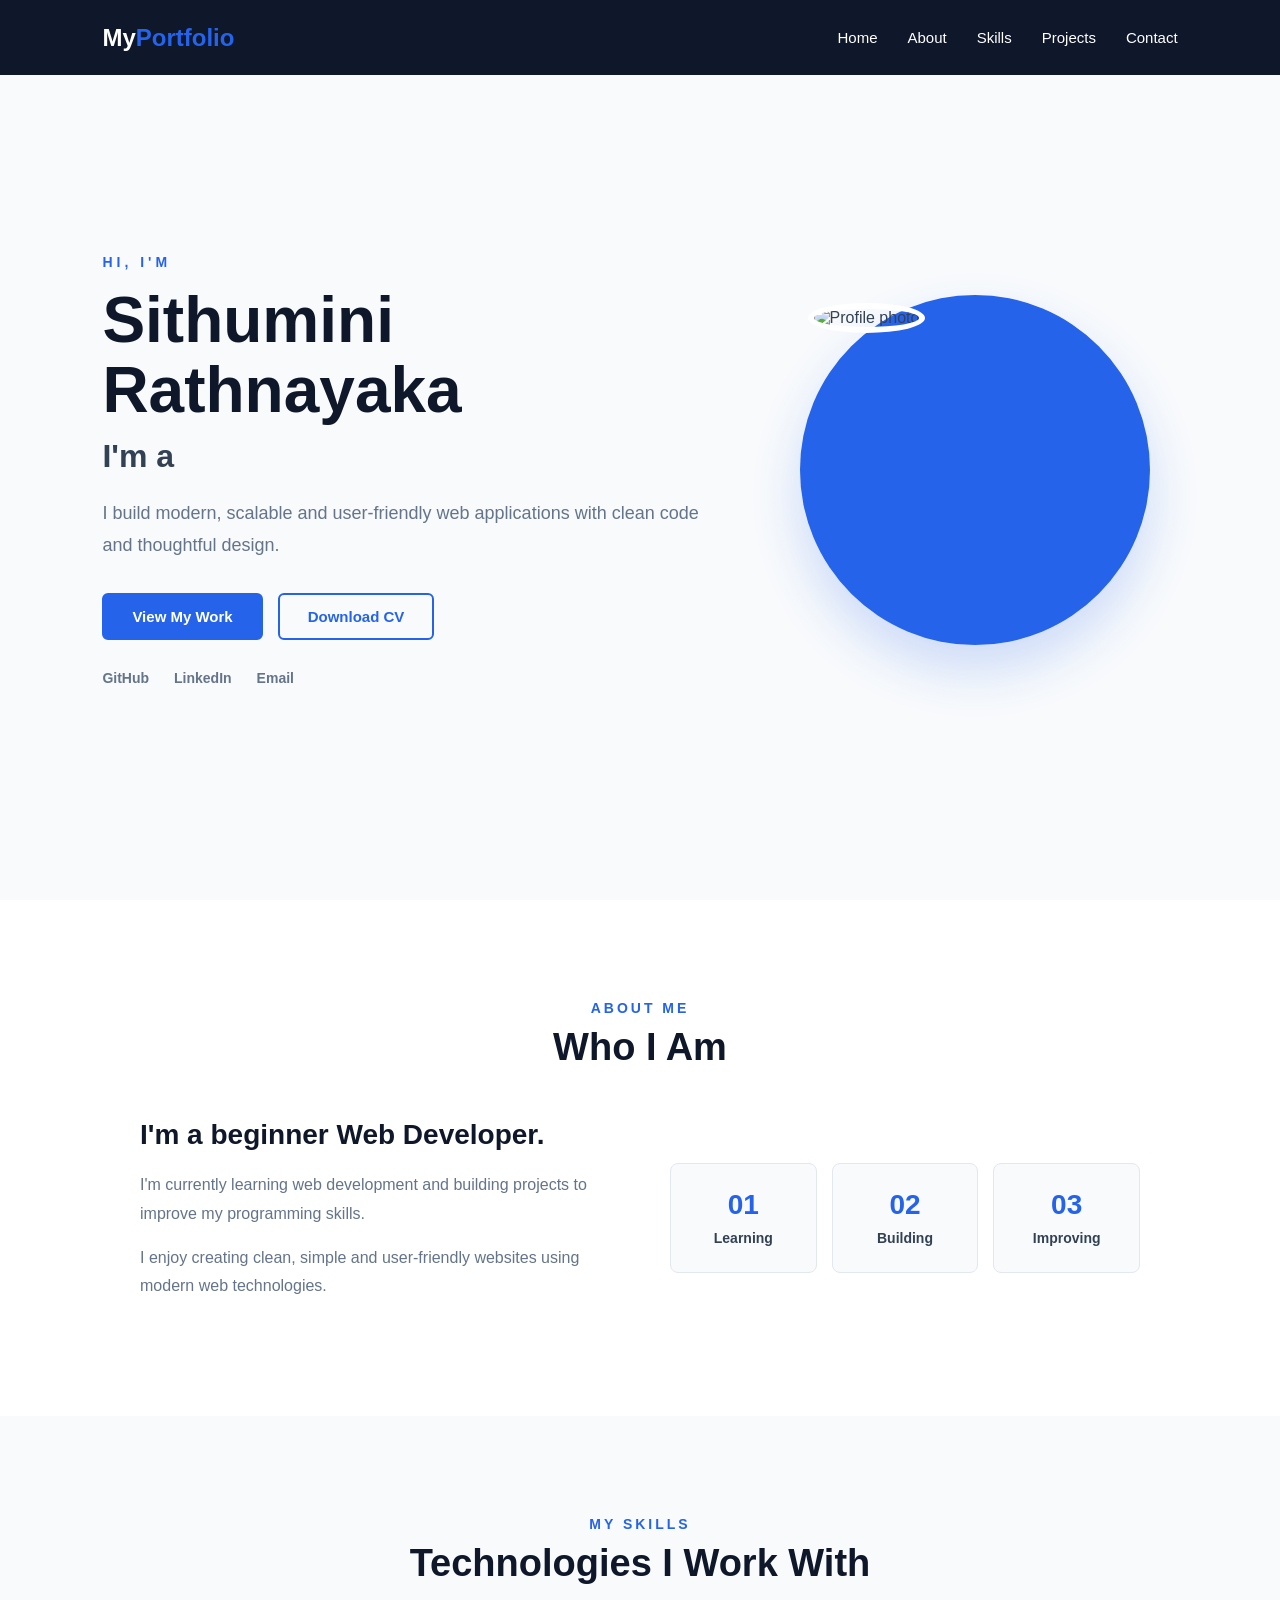
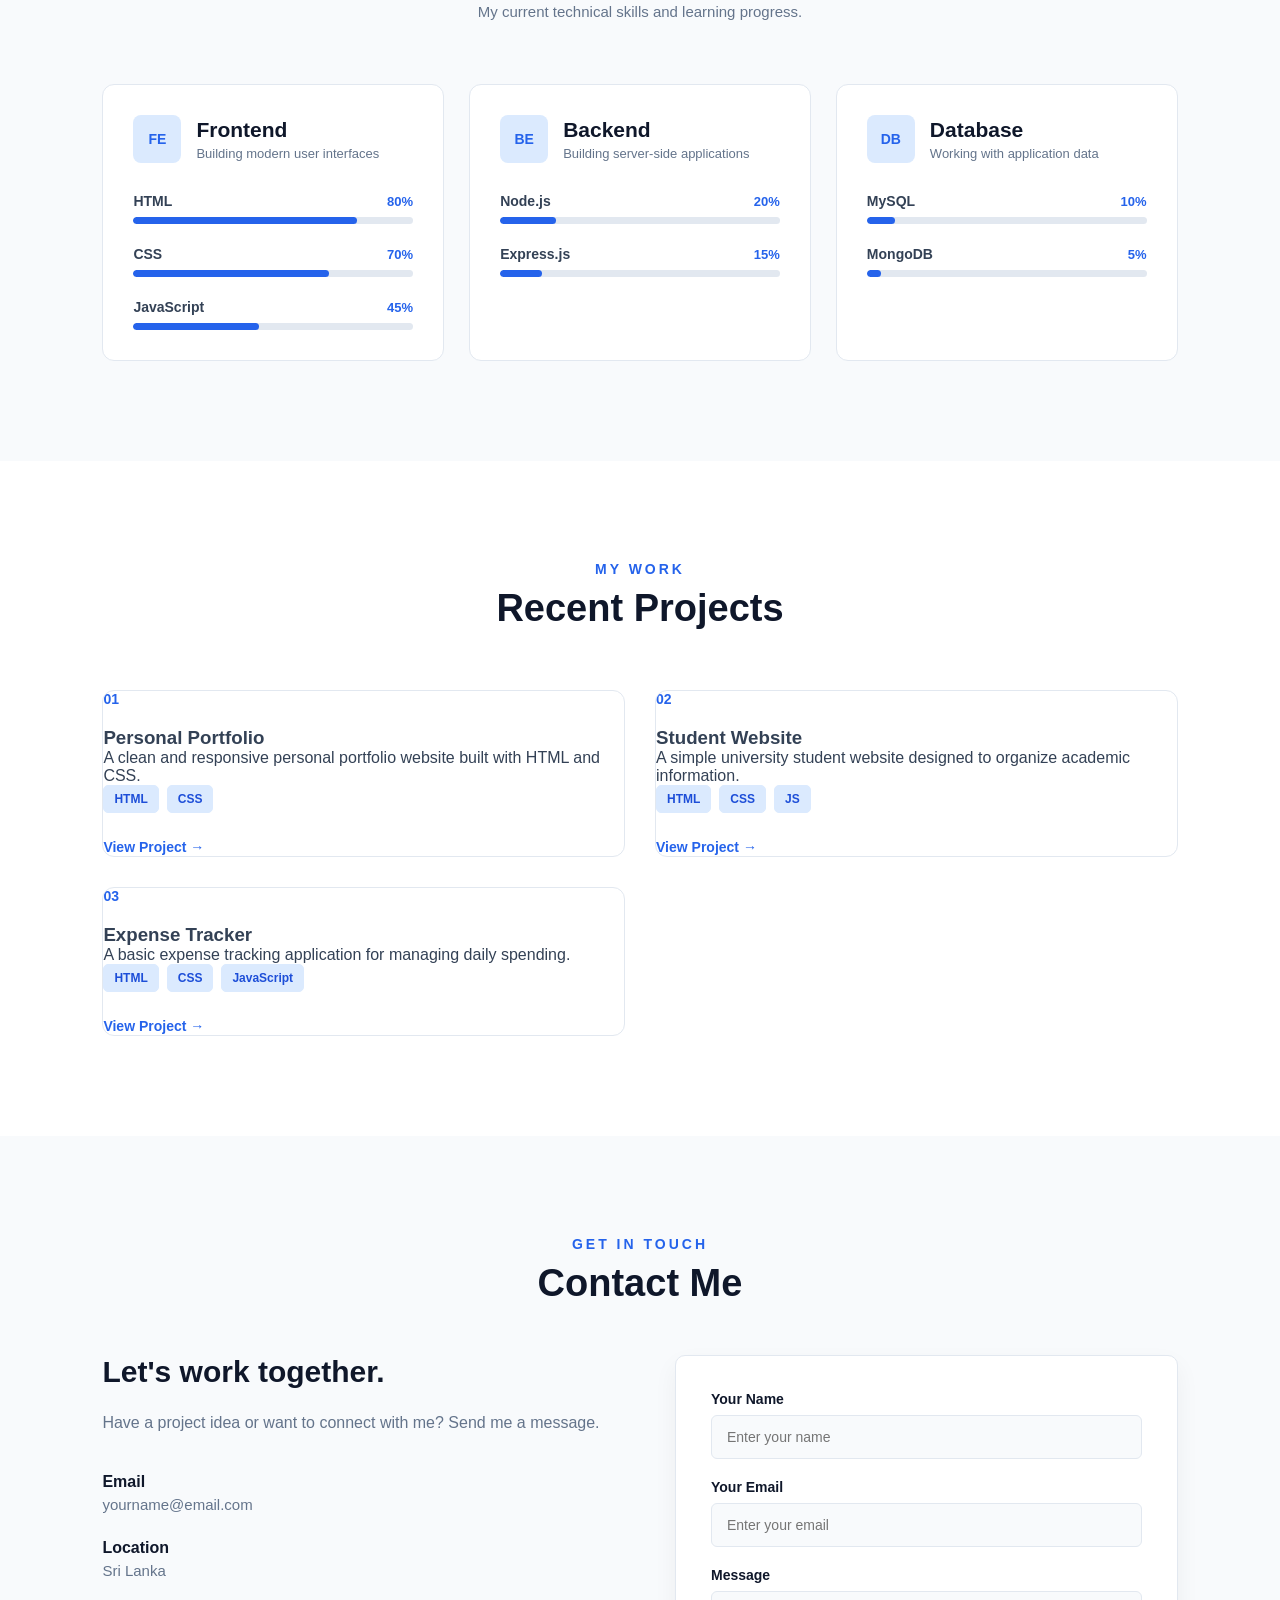
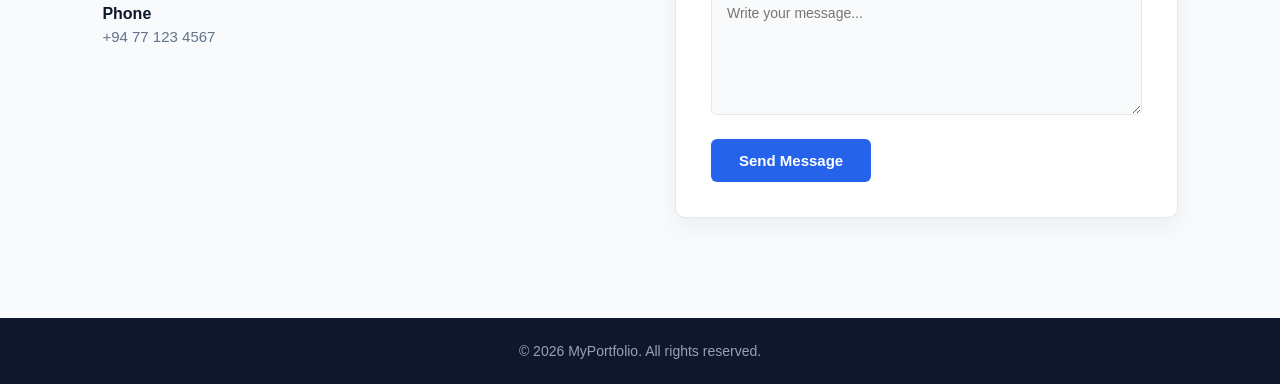
==== index.html @ 61770b99 "Initial project" ====
<!DOCTYPE html>
<html lang="en">

<head>

    <meta charset="UTF-8">

    <meta name="viewport" content="width=device-width, initial-scale=1.0">

    <title>MyPortfolio</title>

    <link rel="stylesheet" href="style.css">
    <script src="script.js"></script>

</head>


<body>

    <!-- Navigation Bar -->

    <nav class="navbar">

        <div class="logo">
            My<span>Portfolio</span>
        </div>


        <ul class="nav-links">

            <li>
                <a href="#home">Home</a>
            </li>

            <li>
                <a href="#about">About</a>
            </li>

            <li>
                <a href="#skills">Skills</a>
            </li>

            <li>
                <a href="#projects">Projects</a>
            </li>

            <li>
                <a href="#contact">Contact</a>
            </li>

        </ul>

    </nav>


    <!-- =========================
     HERO SECTION
========================= -->

<section id="home" class="hero">

    <div class="hero-container">

        <!-- Hero Text -->

        <div class="hero-content">

            <p class="hero-intro">
                HI, I'M
            </p>

            <h1>
                Sithumini Rathnayaka
            </h1>

            <h2>
                I'm a
                <span id="typing-text"></span>
            </h2>

            <p class="hero-description">
                I build modern, scalable and user-friendly
                web applications with clean code and
                thoughtful design.
            </p>


            <!-- CTA Buttons -->

            <div class="hero-buttons">

                <a
                    href="#projects"
                    class="btn"
                >
                    View My Work
                </a>


                <a
                    href="cv.pdf"
                    class="btn btn-outline"
                    download
                >
                    Download CV
                </a>

            </div>


            <!-- Social Links -->

            <div class="social-links">

                <a
                    href="https://github.com/"
                    target="_blank"
                    rel="noopener noreferrer"
                >
                    GitHub
                </a>

                <a
                    href="https://linkedin.com/"
                    target="_blank"
                    rel="noopener noreferrer"
                >
                    LinkedIn
                </a>

                <a href="mailto:yourname@email.com">
                    Email
                </a>

            </div>

        </div>


        <!-- Profile Image -->

        <div class="hero-image">

            <div class="image-circle">

                <img
                    src="images/profile.jpg"
                    alt="Profile photo"
                >

            </div>

        </div>

    </div>

</section>

    <script src="script.js"></script>

</body>

</html>

<!-- =========================
     ABOUT SECTION
========================= -->

<section id="about" class="about-section">

    <div class="section-title">
        <p>ABOUT ME</p>
        <h2>Who I Am</h2>
    </div>


    <div class="about-content">

        <div class="about-text">

            <h3>
                I'm a beginner Web Developer.
            </h3>

            <p>
                I'm currently learning web development
                and building projects to improve my
                programming skills.
            </p>

            <p>
                I enjoy creating clean, simple and
                user-friendly websites using modern
                web technologies.
            </p>

        </div>


        <div class="about-info">

            <div class="info-box">
                <strong>01</strong>
                <span>Learning</span>
            </div>

            <div class="info-box">
                <strong>02</strong>
                <span>Building</span>
            </div>

            <div class="info-box">
                <strong>03</strong>
                <span>Improving</span>
            </div>

        </div>

    </div>

</section>

<!-- =========================
     SKILLS SECTION
========================= -->

<section id="skills" class="skills-section">

    <div class="section-title">

        <p>MY SKILLS</p>

        <h2>Technologies I Work With</h2>

        <span>
            My current technical skills and learning progress.
        </span>

    </div>


    <div class="skills-container">


        <!-- =====================
             FRONTEND
        ====================== -->

        <div class="skill-category">

            <div class="skill-category-header">

                <div class="skill-icon">
                    FE
                </div>

                <div>

                    <h3>
                        Frontend
                    </h3>

                    <p>
                        Building modern user interfaces
                    </p>

                </div>

            </div>


            <!-- HTML -->

            <div class="skill">

                <div class="skill-info">

                    <span>
                        HTML
                    </span>

                    <strong>
                        80%
                    </strong>

                </div>

                <div class="skill-bar">

                    <div
                        class="skill-progress"
                        style="width: 80%;"
                    ></div>

                </div>

            </div>


            <!-- CSS -->

            <div class="skill">

                <div class="skill-info">

                    <span>
                        CSS
                    </span>

                    <strong>
                        70%
                    </strong>

                </div>

                <div class="skill-bar">

                    <div
                        class="skill-progress"
                        style="width: 70%;"
                    ></div>

                </div>

            </div>


            <!-- JavaScript -->

            <div class="skill">

                <div class="skill-info">

                    <span>
                        JavaScript
                    </span>

                    <strong>
                        45%
                    </strong>

                </div>

                <div class="skill-bar">

                    <div
                        class="skill-progress"
                        style="width: 45%;"
                    ></div>

                </div>

            </div>

        </div>



        <!-- =====================
             BACKEND
        ====================== -->

        <div class="skill-category">

            <div class="skill-category-header">

                <div class="skill-icon">
                    BE
                </div>

                <div>

                    <h3>
                        Backend
                    </h3>

                    <p>
                        Building server-side applications
                    </p>

                </div>

            </div>


            <!-- Node.js -->

            <div class="skill">

                <div class="skill-info">

                    <span>
                        Node.js
                    </span>

                    <strong>
                        20%
                    </strong>

                </div>

                <div class="skill-bar">

                    <div
                        class="skill-progress"
                        style="width: 20%;"
                    ></div>

                </div>

            </div>


            <!-- Express -->

            <div class="skill">

                <div class="skill-info">

                    <span>
                        Express.js
                    </span>

                    <strong>
                        15%
                    </strong>

                </div>

                <div class="skill-bar">

                    <div
                        class="skill-progress"
                        style="width: 15%;"
                    ></div>

                </div>

            </div>

        </div>



        <!-- =====================
             DATABASE
        ====================== -->

        <div class="skill-category">

            <div class="skill-category-header">

                <div class="skill-icon">
                    DB
                </div>

                <div>

                    <h3>
                        Database
                    </h3>

                    <p>
                        Working with application data
                    </p>

                </div>

            </div>


            <!-- MySQL -->

            <div class="skill">

                <div class="skill-info">

                    <span>
                        MySQL
                    </span>

                    <strong>
                        10%
                    </strong>

                </div>

                <div class="skill-bar">

                    <div
                        class="skill-progress"
                        style="width: 10%;"
                    ></div>

                </div>

            </div>


            <!-- MongoDB -->

            <div class="skill">

                <div class="skill-info">

                    <span>
                        MongoDB
                    </span>

                    <strong>
                        5%
                    </strong>

                </div>

                <div class="skill-bar">

                    <div
                        class="skill-progress"
                        style="width: 5%;"
                    ></div>

                </div>

            </div>

        </div>

    </div>

</section>
<!-- =========================
     PROJECTS SECTION
========================= -->

<section id="projects" class="projects-section">

    <div class="section-title">

        <p>MY WORK</p>

        <h2>Recent Projects</h2>

    </div>


    <div class="projects-grid">

        <!-- Project 01 -->

        <div class="project-card">

            <div class="project-number">
                01
            </div>

            <h3>
                Personal Portfolio
            </h3>

            <p>
                A clean and responsive personal
                portfolio website built with HTML
                and CSS.
            </p>

            <div class="project-tech">

                <span>HTML</span>
                <span>CSS</span>

            </div>

            <a href="#" class="project-link">
                View Project →
            </a>

        </div>


        <!-- Project 02 -->

        <div class="project-card">

            <div class="project-number">
                02
            </div>

            <h3>
                Student Website
            </h3>

            <p>
                A simple university student website
                designed to organize academic
                information.
            </p>

            <div class="project-tech">

                <span>HTML</span>
                <span>CSS</span>
                <span>JS</span>

            </div>

            <a href="#" class="project-link">
                View Project →
            </a>

        </div>


        <!-- Project 03 -->

        <div class="project-card">

            <div class="project-number">
                03
            </div>

            <h3>
                Expense Tracker
            </h3>

            <p>
                A basic expense tracking application
                for managing daily spending.
            </p>

            <div class="project-tech">

                <span>HTML</span>
                <span>CSS</span>
                <span>JavaScript</span>

            </div>

            <a href="#" class="project-link">
                View Project →
            </a>

        </div>

    </div>

</section>
<!-- =========================
     CONTACT SECTION
========================= -->

<section id="contact" class="contact-section">

    <div class="section-title">

        <p>GET IN TOUCH</p>

        <h2>Contact Me</h2>

    </div>


    <div class="contact-container">

        <div class="contact-info">

            <h3>
                Let's work together.
            </h3>

            <p>
                Have a project idea or want to
                connect with me? Send me a message.
            </p>


            <div class="contact-item">

                <strong>Email</strong>

                <span>
                    yourname@email.com
                </span>

            </div>


            <div class="contact-item">

                <strong>Location</strong>

                <span>
                    Sri Lanka
                </span>

            </div>


            <div class="contact-item">

                <strong>Phone</strong>

                <span>
                    +94 77 123 4567
                </span>

            </div>

        </div>


        <!-- Contact Form -->

        <form class="contact-form" id="contactForm">

            <div class="form-group">

                <label for="name">
                    Your Name
                </label>

                <input
                    type="text"
                    id="name"
                    placeholder="Enter your name"
                    required
                >

            </div>


            <div class="form-group">

                <label for="email">
                    Your Email
                </label>

                <input
                    type="email"
                    id="email"
                    placeholder="Enter your email"
                    required
                >

            </div>


            <div class="form-group">

                <label for="message">
                    Message
                </label>

                <textarea
                    id="message"
                    rows="6"
                    placeholder="Write your message..."
                    required
                ></textarea>

            </div>


            <button
                type="submit"
                class="btn"
            >
                Send Message
            </button>

        </form>

    </div>

</section>


<!-- =========================
     FOOTER
========================= -->

<footer class="footer">

    <p>
        © 2026 MyPortfolio. All rights reserved.
    </p>

</footer>
---- style.css ----
/* =========================
   RESET
========================= */

* {
    margin: 0;
    padding: 0;
    box-sizing: border-box;
}


html {
    scroll-behavior: smooth;
}


body {
    font-family: Arial, sans-serif;
    background: #F8FAFC;
    color: #334155;
}


/* =========================
   NAVBAR
========================= */

.navbar {
    width: 100%;
    height: 75px;

    background: #0F172A;

    display: flex;
    align-items: center;
    justify-content: space-between;

    padding: 0 8%;

    position: fixed;
    top: 0;
    left: 0;

    z-index: 1000;
}


/* Logo */

.logo {
    color: #FFFFFF;
    font-size: 24px;
    font-weight: 700;
}


.logo span {
    color: #2563EB;
}


/* Navigation */

.nav-links {
    display: flex;
    gap: 30px;

    list-style: none;
}


.nav-links a {
    color: #FFFFFF;

    text-decoration: none;

    font-size: 15px;

    transition: 0.3s;
}


.nav-links a:hover {
    color: #2563EB;
}


/* =========================
   HERO SECTION
========================= */

.hero {
    min-height: 100vh;

    display: flex;
    align-items: center;

    padding: 100px 8% 50px;

    background: #F8FAFC;
}


.hero-content {
    max-width: 700px;
}


/* Small text */

.small-text {
    color: #2563EB;

    font-size: 14px;

    font-weight: 700;

    letter-spacing: 3px;

    margin-bottom: 15px;
}


/* Main heading */

.hero h1 {
    font-size: 64px;

    color: #0F172A;

    margin-bottom: 10px;
}


/* Job title */

.hero h2 {
    font-size: 32px;

    color: #2563EB;

    margin-bottom: 20px;
}


/* Description */

.hero-description {
    max-width: 550px;

    font-size: 18px;

    line-height: 1.7;

    color: #64748B;

    margin-bottom: 30px;
}


/* =========================
   BUTTON
========================= */

.btn {
    display: inline-block;

    padding: 13px 28px;

    background: #2563EB;

    color: #FFFFFF;

    text-decoration: none;

    border-radius: 6px;

    font-size: 16px;

    font-weight: 600;

    transition: 0.3s;
}


.btn:hover {
    background: #1D4ED8;

    transform: translateY(-2px);
}


/* =========================
   RESPONSIVE
========================= */

@media (max-width: 768px) {

    .navbar {
        padding: 0 5%;
    }


    .nav-links {
        gap: 15px;
    }


    .nav-links a {
        font-size: 13px;
    }


    .hero {
        padding-left: 5%;
        padding-right: 5%;
    }


    .hero h1 {
        font-size: 45px;
    }


    .hero h2 {
        font-size: 25px;
    }


    .hero-description {
        font-size: 16px;
    }

}
/* =========================
   SECTION COMMON
========================= */

.about-section,
.skills-section {
    padding: 100px 8%;
}


/* Section title */

.section-title {
    text-align: center;

    margin-bottom: 50px;
}


.section-title p {
    color: #2563EB;

    font-size: 14px;

    font-weight: 700;

    letter-spacing: 3px;

    margin-bottom: 10px;
}


.section-title h2 {
    color: #0F172A;

    font-size: 38px;
}


/* =========================
   ABOUT
========================= */

.about-section {
    background: #FFFFFF;
}


.about-content {
    max-width: 1000px;

    margin: auto;

    display: grid;

    grid-template-columns: 1fr 1fr;

    gap: 60px;

    align-items: center;
}


.about-text h3 {
    color: #0F172A;

    font-size: 28px;

    margin-bottom: 20px;
}


.about-text p {
    color: #64748B;

    line-height: 1.8;

    margin-bottom: 15px;
}


/* About information */

.about-info {
    display: grid;

    grid-template-columns: repeat(3, 1fr);

    gap: 15px;
}


.info-box {
    padding: 25px 15px;

    background: #F8FAFC;

    border: 1px solid #E2E8F0;

    border-radius: 8px;

    text-align: center;
}


.info-box strong {
    display: block;

    color: #2563EB;

    font-size: 28px;

    margin-bottom: 8px;
}


.info-box span {
    color: #334155;

    font-size: 14px;

    font-weight: 600;
}


/* =========================
   SKILLS SECTION
========================= */

.skills-section {
    padding: 100px 8%;

    background: #F8FAFC;
}


.skills-section .section-title span {
    display: block;

    max-width: 600px;

    margin: 15px auto 0;

    color: #64748B;

    font-size: 15px;

    line-height: 1.6;
}


/* =========================
   SKILLS CONTAINER
========================= */

.skills-container {
    max-width: 1100px;

    margin: 60px auto 0;

    display: grid;

    grid-template-columns: repeat(3, 1fr);

    gap: 25px;
}


/* =========================
   SKILL CATEGORY
========================= */

.skill-category {
    background: #FFFFFF;

    border: 1px solid #E2E8F0;

    border-radius: 12px;

    padding: 30px;

    transition: 0.3s;
}


.skill-category:hover {
    transform: translateY(-5px);

    border-color: #2563EB;

    box-shadow:
        0 15px 30px rgba(15, 23, 42, 0.08);
}


/* =========================
   CATEGORY HEADER
========================= */

.skill-category-header {
    display: flex;

    align-items: center;

    gap: 15px;

    margin-bottom: 30px;
}


.skill-icon {
    width: 48px;

    height: 48px;

    display: flex;

    align-items: center;

    justify-content: center;

    background: #DBEAFE;

    color: #2563EB;

    border-radius: 8px;

    font-size: 14px;

    font-weight: 700;
}


.skill-category-header h3 {
    color: #0F172A;

    font-size: 21px;

    margin-bottom: 4px;
}


.skill-category-header p {
    color: #64748B;

    font-size: 13px;
}


/* =========================
   INDIVIDUAL SKILL
========================= */

.skill {
    margin-bottom: 22px;
}


.skill:last-child {
    margin-bottom: 0;
}


.skill-info {
    display: flex;

    align-items: center;

    justify-content: space-between;

    margin-bottom: 8px;
}


.skill-info span {
    color: #334155;

    font-size: 14px;

    font-weight: 600;
}


.skill-info strong {
    color: #2563EB;

    font-size: 13px;
}


/* =========================
   SKILL BAR
========================= */

.skill-bar {
    width: 100%;

    height: 7px;

    background: #E2E8F0;

    border-radius: 20px;

    overflow: hidden;
}


.skill-progress {
    height: 100%;

    background: #2563EB;

    border-radius: 20px;

    transition: width 1s ease;
}


/* =========================
   MOBILE
========================= */

@media (max-width: 900px) {

    .skills-container {
        grid-template-columns: 1fr 1fr;
    }

}


@media (max-width: 600px) {

    .skills-section {
        padding: 70px 5%;
    }


    .skills-container {
        grid-template-columns: 1fr;

        margin-top: 40px;
    }


    .skill-category {
        padding: 25px;
    }

}


/* =========================
   MOBILE
========================= */

@media (max-width: 768px) {

    .about-section,
    .skills-section {
        padding: 70px 5%;
    }


    .section-title h2 {
        font-size: 30px;
    }


    .about-content {
        grid-template-columns: 1fr;

        gap: 35px;
    }


    .skills-grid {
        grid-template-columns: 1fr;
    }

}






.project-card:hover {
    transform: translateY(-8px);

    border-color: #2563EB;

    box-shadow: 0 15px 30px rgba(15, 23, 42, 0.1);
}


/* Project number */

.project-number {
    color: #2563EB;

    font-size: 14px;

    font-weight: 700;

    margin-bottom: 20px;
}

/* =========================
   PROJECTS SECTION
========================= */

.projects-section {
    padding: 100px 8%;

    background: #FFFFFF;
}


.projects-section .section-title span {
    display: block;

    max-width: 650px;

    margin: 15px auto 0;

    color: #64748B;

    font-size: 15px;

    line-height: 1.7;
}


/* =========================
   PROJECT GRID
========================= */

.projects-grid {
    max-width: 1150px;

    margin: 60px auto 0;

    display: grid;

    grid-template-columns:
        repeat(2, 1fr);

    gap: 30px;
}


/* =========================
   PROJECT CARD
========================= */

.project-card {
    overflow: hidden;

    background: #FFFFFF;

    border: 1px solid #E2E8F0;

    border-radius: 12px;

    transition: 0.3s;
}


.project-card:hover {
    transform: translateY(-6px);

    border-color: #CBD5E1;

    box-shadow:
        0 20px 40px rgba(15, 23, 42, 0.10);
}


/* =========================
   PROJECT IMAGE
========================= */

.project-image {
    position: relative;

    width: 100%;

    height: 250px;

    overflow: hidden;

    background: #E2E8F0;
}


.project-image img {
    width: 100%;

    height: 100%;

    object-fit: cover;

    display: block;

    transition: 0.4s;
}


.project-card:hover .project-image img {
    transform: scale(1.05);
}


/* =========================
   IMAGE OVERLAY
========================= */

.project-overlay {
    position: absolute;

    inset: 0;

    display: flex;

    align-items: center;

    justify-content: center;

    background:
        rgba(15, 23, 42, 0.75);

    opacity: 0;

    transition: 0.3s;
}


.project-card:hover .project-overlay {
    opacity: 1;
}


.project-preview {
    padding: 11px 20px;

    background: #FFFFFF;

    color: #0F172A;

    text-decoration: none;

    border-radius: 6px;

    font-size: 14px;

    font-weight: 600;

    transform: translateY(10px);

    transition: 0.3s;
}


.project-card:hover .project-preview {
    transform: translateY(0);
}


.project-preview:hover {
    background: #2563EB;

    color: #FFFFFF;
}


/* =========================
   PROJECT CONTENT
========================= */

.project-content {
    padding: 30px;
}


.project-category {
    display: inline-block;

    color: #2563EB;

    font-size: 11px;

    font-weight: 700;

    letter-spacing: 1.5px;

    margin-bottom: 12px;
}


.project-content h3 {
    color: #0F172A;

    font-size: 23px;

    margin-bottom: 12px;
}


.project-content p {
    color: #64748B;

    font-size: 15px;

    line-height: 1.7;

    margin-bottom: 20px;
}


/* =========================
   TECHNOLOGIES
========================= */

.project-tech {
    display: flex;

    flex-wrap: wrap;

    gap: 7px;

    margin-bottom: 25px;
}


.project-tech span {
    padding: 6px 10px;

    background: #EFF6FF;

    color: #1D4ED8;

    border: 1px solid #DBEAFE;

    border-radius: 5px;

    font-size: 11px;

    font-weight: 600;
}


/* =========================
   PROJECT LINKS
========================= */

.project-links {
    display: flex;

    align-items: center;

    gap: 20px;

    padding-top: 20px;

    border-top: 1px solid #E2E8F0;
}


.project-links a {
    color: #334155;

    text-decoration: none;

    font-size: 13px;

    font-weight: 600;

    transition: 0.3s;
}


.project-links a:first-child {
    color: #2563EB;
}


.project-links a:hover {
    color: #1D4ED8;

    transform: translateX(2px);
}


/* =========================
   PROJECT RESPONSIVE
========================= */

@media (max-width: 900px) {

    .projects-grid {
        grid-template-columns: 1fr;
    }

}


@media (max-width: 600px) {

    .projects-section {
        padding: 70px 5%;
    }


    .projects-grid {
        margin-top: 40px;

        gap: 20px;
    }


    .project-image {
        height: 210px;
    }


    .project-content {
        padding: 25px;
    }

}

/* Technologies */

.project-tech {
    display: flex;

    flex-wrap: wrap;

    gap: 8px;

    margin-bottom: 25px;
}


.project-tech span {
    padding: 6px 10px;

    background: #DBEAFE;

    color: #1D4ED8;

    border-radius: 5px;

    font-size: 12px;

    font-weight: 600;
}


/* Project link */

.project-link {
    color: #2563EB;

    text-decoration: none;

    font-size: 14px;

    font-weight: 600;

    transition: 0.3s;
}


.project-link:hover {
    color: #1D4ED8;

    padding-left: 5px;
}


/* =========================
   PROJECT MOBILE
========================= */

@media (max-width: 768px) {

    .projects-section {
        padding: 70px 5%;
    }


    .projects-grid {
        grid-template-columns: 1fr;
    }

}
/* =========================
   CONTACT
========================= */

.contact-section {
    padding: 100px 8%;

    background: #F8FAFC;
}


.contact-container {
    max-width: 1100px;

    margin: auto;

    display: grid;

    grid-template-columns: 1fr 1fr;

    gap: 70px;
}


/* Contact information */

.contact-info h3 {
    color: #0F172A;

    font-size: 30px;

    margin-bottom: 20px;
}


.contact-info > p {
    color: #64748B;

    line-height: 1.8;

    margin-bottom: 35px;
}


.contact-item {
    margin-bottom: 25px;
}


.contact-item strong {
    display: block;

    color: #0F172A;

    margin-bottom: 5px;
}


.contact-item span {
    color: #64748B;

    font-size: 15px;
}


/* =========================
   FORM
========================= */

.contact-form {
    background: #FFFFFF;

    padding: 35px;

    border: 1px solid #E2E8F0;

    border-radius: 10px;

    box-shadow: 0 10px 25px rgba(15, 23, 42, 0.05);
}


.form-group {
    margin-bottom: 20px;
}


.form-group label {
    display: block;

    color: #0F172A;

    font-size: 14px;

    font-weight: 600;

    margin-bottom: 8px;
}


.form-group input,
.form-group textarea {
    width: 100%;

    padding: 13px 15px;

    border: 1px solid #E2E8F0;

    border-radius: 6px;

    outline: none;

    font-family: inherit;

    font-size: 14px;

    color: #334155;

    background: #F8FAFC;

    transition: 0.3s;
}


.form-group textarea {
    resize: vertical;
}


.form-group input:focus,
.form-group textarea:focus {
    border-color: #2563EB;

    background: #FFFFFF;

    box-shadow: 0 0 0 3px rgba(37, 99, 235, 0.1);
}


.contact-form .btn {
    border: none;

    cursor: pointer;
}


/* =========================
   FOOTER
========================= */

.footer {
    padding: 25px 8%;

    background: #0F172A;

    text-align: center;
}


.footer p {
    color: #94A3B8;

    font-size: 14px;
}


/* =========================
   CONTACT MOBILE
========================= */

@media (max-width: 768px) {

    .contact-section {
        padding: 70px 5%;
    }


    .contact-container {
        grid-template-columns: 1fr;

        gap: 40px;
    }


    .contact-form {
        padding: 25px;
    }

}
/* =========================
   HERO SECTION
========================= */

.hero {
    min-height: 100vh;

    display: flex;
    align-items: center;

    padding: 120px 8% 80px;

    background: #F8FAFC;
}


.hero-container {
    width: 100%;
    max-width: 1200px;

    margin: auto;

    display: grid;

    grid-template-columns: 1.2fr 0.8fr;

    align-items: center;

    gap: 60px;
}


/* =========================
   HERO CONTENT
========================= */

.hero-content {
    max-width: 700px;
}


.hero-intro {
    color: #2563EB;

    font-size: 14px;

    font-weight: 700;

    letter-spacing: 4px;

    margin-bottom: 15px;
}


.hero h1 {
    color: #0F172A;

    font-size: 64px;

    line-height: 1.1;

    margin-bottom: 12px;
}


.hero h2 {
    color: #334155;

    font-size: 32px;

    font-weight: 600;

    margin-bottom: 22px;
}


#typing-text {
    color: #2563EB;
}


/* =========================
   DESCRIPTION
========================= */

.hero-description {
    max-width: 600px;

    color: #64748B;

    font-size: 18px;

    line-height: 1.8;

    margin-bottom: 32px;
}


/* =========================
   HERO BUTTONS
========================= */

.hero-buttons {
    display: flex;

    gap: 15px;

    flex-wrap: wrap;

    margin-bottom: 30px;
}


.btn {
    display: inline-block;

    padding: 13px 28px;

    background: #2563EB;

    color: #FFFFFF;

    text-decoration: none;

    border-radius: 6px;

    font-size: 15px;

    font-weight: 600;

    border: 2px solid #2563EB;

    transition: 0.3s;
}


.btn:hover {
    background: #1D4ED8;

    border-color: #1D4ED8;

    transform: translateY(-2px);
}


/* Outline button */

.btn-outline {
    background: transparent;

    color: #2563EB;
}


.btn-outline:hover {
    background: #2563EB;

    color: #FFFFFF;
}


/* =========================
   SOCIAL LINKS
========================= */

.social-links {
    display: flex;

    gap: 25px;
}


.social-links a {
    color: #64748B;

    text-decoration: none;

    font-size: 14px;

    font-weight: 600;

    transition: 0.3s;
}


.social-links a:hover {
    color: #2563EB;
}


/* =========================
   PROFILE IMAGE
========================= */

.hero-image {
    display: flex;

    justify-content: center;

    align-items: center;
}


.image-circle {
    width: 350px;

    height: 350px;

    padding: 8px;

    border-radius: 50%;

    background: #2563EB;

    box-shadow:
        0 25px 50px rgba(37, 99, 235, 0.2);

    animation: floatImage 4s ease-in-out infinite;
}


.image-circle img {
    width: 100%;

    height: 100%;

    object-fit: cover;

    border-radius: 50%;

    border: 6px solid #FFFFFF;
}


/* =========================
   IMAGE ANIMATION
========================= */

@keyframes floatImage {

    0% {
        transform: translateY(0);
    }

    50% {
        transform: translateY(-12px);
    }

    100% {
        transform: translateY(0);
    }

}


/* =========================
   MOBILE
========================= */

@media (max-width: 768px) {

    .hero {
        padding: 110px 5% 70px;
    }


    .hero-container {
        grid-template-columns: 1fr;

        text-align: center;

        gap: 50px;
    }


    .hero-content {
        max-width: 100%;
    }


    .hero h1 {
        font-size: 45px;
    }


    .hero h2 {
        font-size: 25px;
    }


    .hero-description {
        font-size: 16px;

        margin-left: auto;
        margin-right: auto;
    }


    .hero-buttons {
        justify-content: center;
    }


    .social-links {
        justify-content: center;
    }


    .image-circle {
        width: 270px;

        height: 270px;
    }

}
/* =========================
   PROJECT DETAILS PAGE
========================= */

.project-details-hero {
    padding: 150px 8% 100px;
    background: #F8FAFC;
    border-bottom: 1px solid #E2E8F0;
}

.project-details-container {
    max-width: 1000px;
    margin: 0 auto;
}

.back-link {
    display: inline-block;
    margin-bottom: 45px;
    color: #64748B;
    text-decoration: none;
    font-size: 14px;
    transition: 0.3s;
}

.back-link:hover {
    color: #2563EB;
}

.project-details-hero .project-category {
    margin-bottom: 15px;
}

.project-details-hero h1 {
    color: #0F172A;
    font-size: 58px;
    margin-bottom: 20px;
}

.project-details-hero p {
    max-width: 750px;
    color: #64748B;
    font-size: 18px;
    line-height: 1.8;
}

.project-detail-buttons {
    display: flex;
    gap: 15px;
    margin-top: 30px;
}

.project-section {
    padding: 90px 8%;
    background: #FFFFFF;
}

.project-section-light {
    background: #F8FAFC;
}

.project-content-wrapper {
    max-width: 1000px;
    margin: 0 auto;
}

.project-section-heading {
    display: flex;
    align-items: center;
    gap: 18px;
    margin-bottom: 30px;
}

.project-section-heading span {
    color: #2563EB;
    font-size: 13px;
    font-weight: 700;
}

.project-section-heading h2 {
    color: #0F172A;
    font-size: 32px;
}

.project-section p {
    max-width: 850px;
    color: #64748B;
    font-size: 16px;
    line-height: 1.8;
}


/* Features */

.feature-grid {
    display: grid;
    grid-template-columns: repeat(2, 1fr);
    gap: 20px;
}

.feature-card {
    padding: 25px;
    background: #FFFFFF;
    border: 1px solid #E2E8F0;
    border-radius: 10px;
    transition: 0.3s;
}

.feature-card:hover {
    transform: translateY(-4px);
    border-color: #2563EB;
    box-shadow: 0 12px 25px rgba(15, 23, 42, 0.08);
}

.feature-card h3 {
    color: #0F172A;
    font-size: 18px;
    margin-bottom: 10px;
}

.feature-card p {
    font-size: 14px;
}


/* Technologies */

.technology-list {
    display: flex;
    flex-wrap: wrap;
    gap: 10px;
}

.technology-list span {
    padding: 10px 16px;
    background: #EFF6FF;
    color: #1D4ED8;
    border: 1px solid #DBEAFE;
    border-radius: 6px;
    font-size: 13px;
    font-weight: 600;
}


/* Screenshots */

.screenshots-grid {
    display: grid;
    grid-template-columns: repeat(2, 1fr);
    gap: 25px;
}

.screenshot-card {
    overflow: hidden;
    border-radius: 10px;
    border: 1px solid #E2E8F0;
    background: #FFFFFF;
}

.screenshot-card img {
    width: 100%;
    display: block;
    transition: 0.4s;
}

.screenshot-card:hover img {
    transform: scale(1.03);
}


/* Learning */

.learning-list {
    padding-left: 20px;
}

.learning-list li {
    color: #64748B;
    font-size: 16px;
    line-height: 2;
    margin-bottom: 8px;
}


/* Final CTA */

.project-final {
    padding: 100px 8%;
    text-align: center;
    background: #0F172A;
}

.project-final .project-content-wrapper {
    max-width: 700px;
}

.project-final h2 {
    color: #FFFFFF;
    font-size: 36px;
    margin-bottom: 15px;
}

.project-final p {
    color: #94A3B8;
    margin: 0 auto;
}


/* Mobile */

@media (max-width: 700px) {

    .project-details-hero {
        padding: 120px 5% 70px;
    }

    .project-details-hero h1 {
        font-size: 42px;
    }

    .project-details-hero p {
        font-size: 16px;
    }

    .project-section {
        padding: 70px 5%;
    }

    .project-section-heading h2 {
        font-size: 27px;
    }

    .feature-grid {
        grid-template-columns: 1fr;
    }

    .screenshots-grid {
        grid-template-columns: 1fr;
    }

    .project-detail-buttons {
        flex-direction: column;
        align-items: flex-start;
    }

    .project-final h2 {
        font-size: 30px;
    }
}
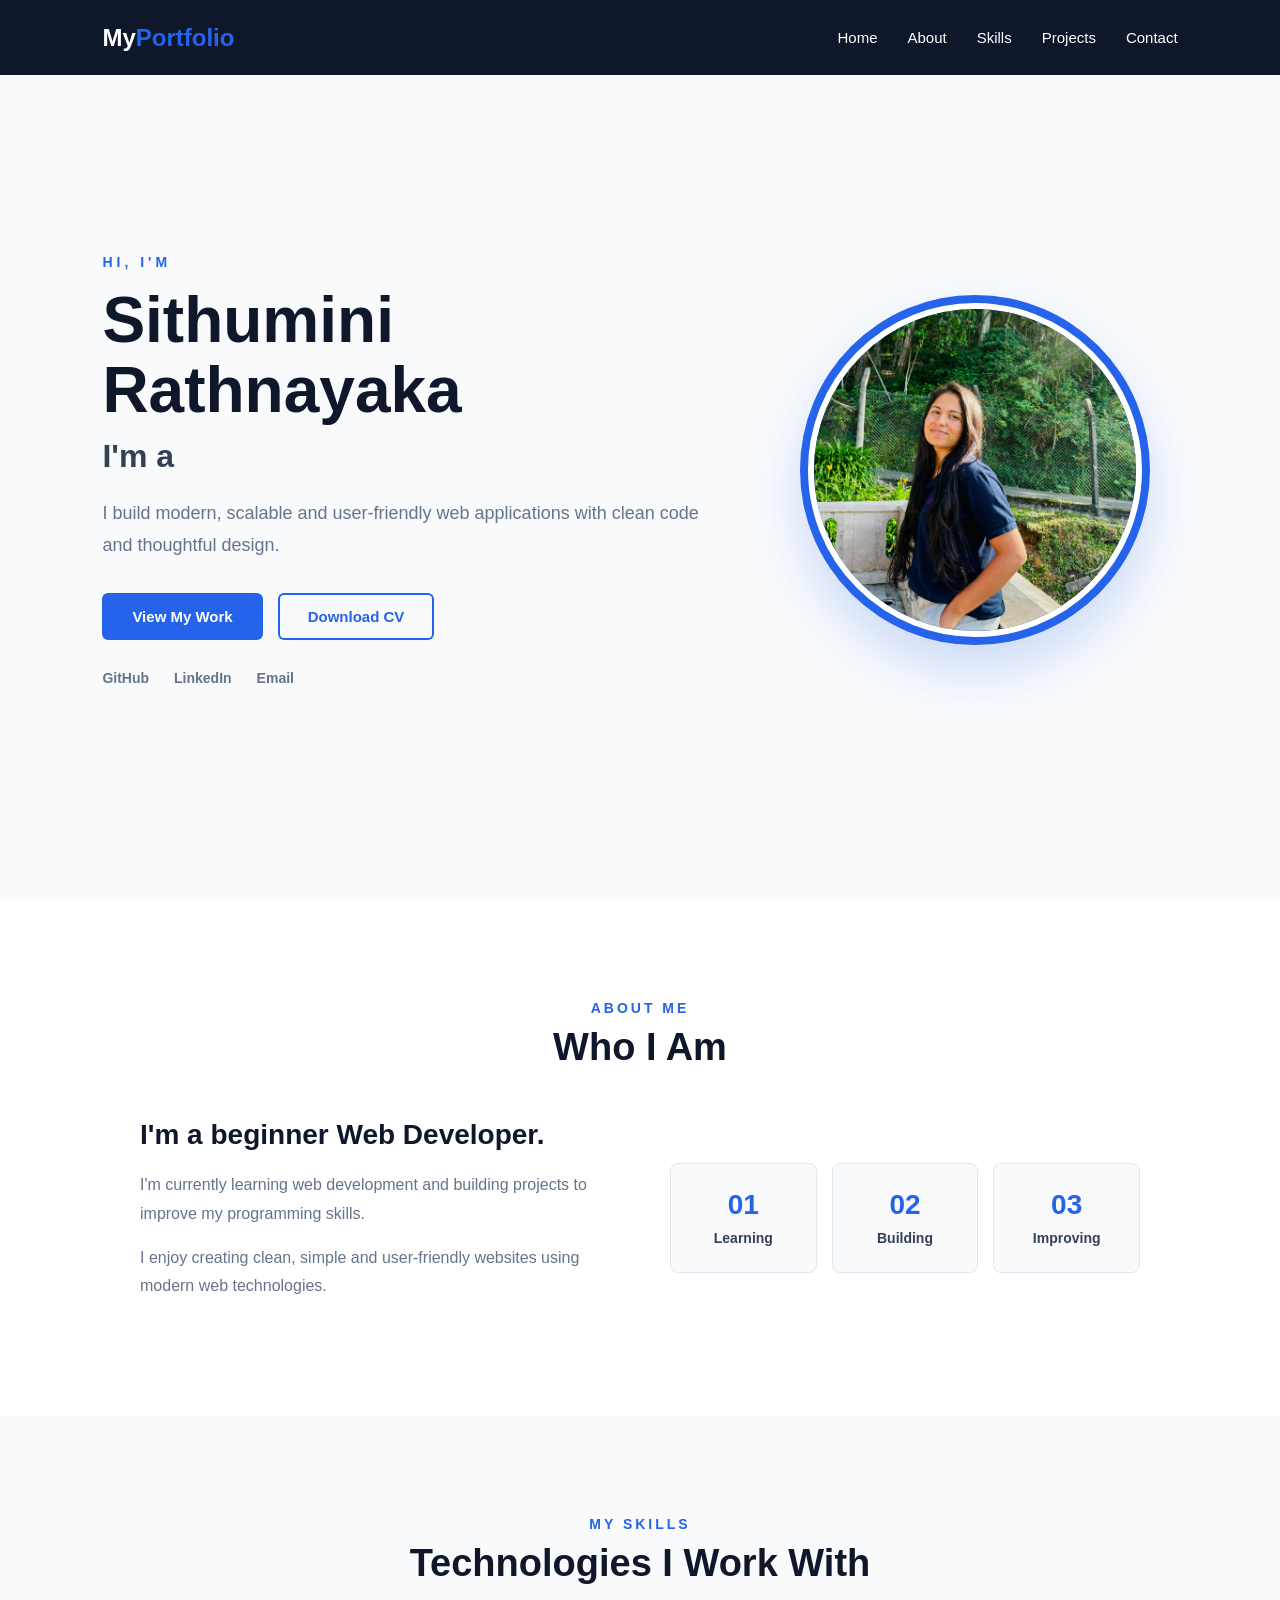
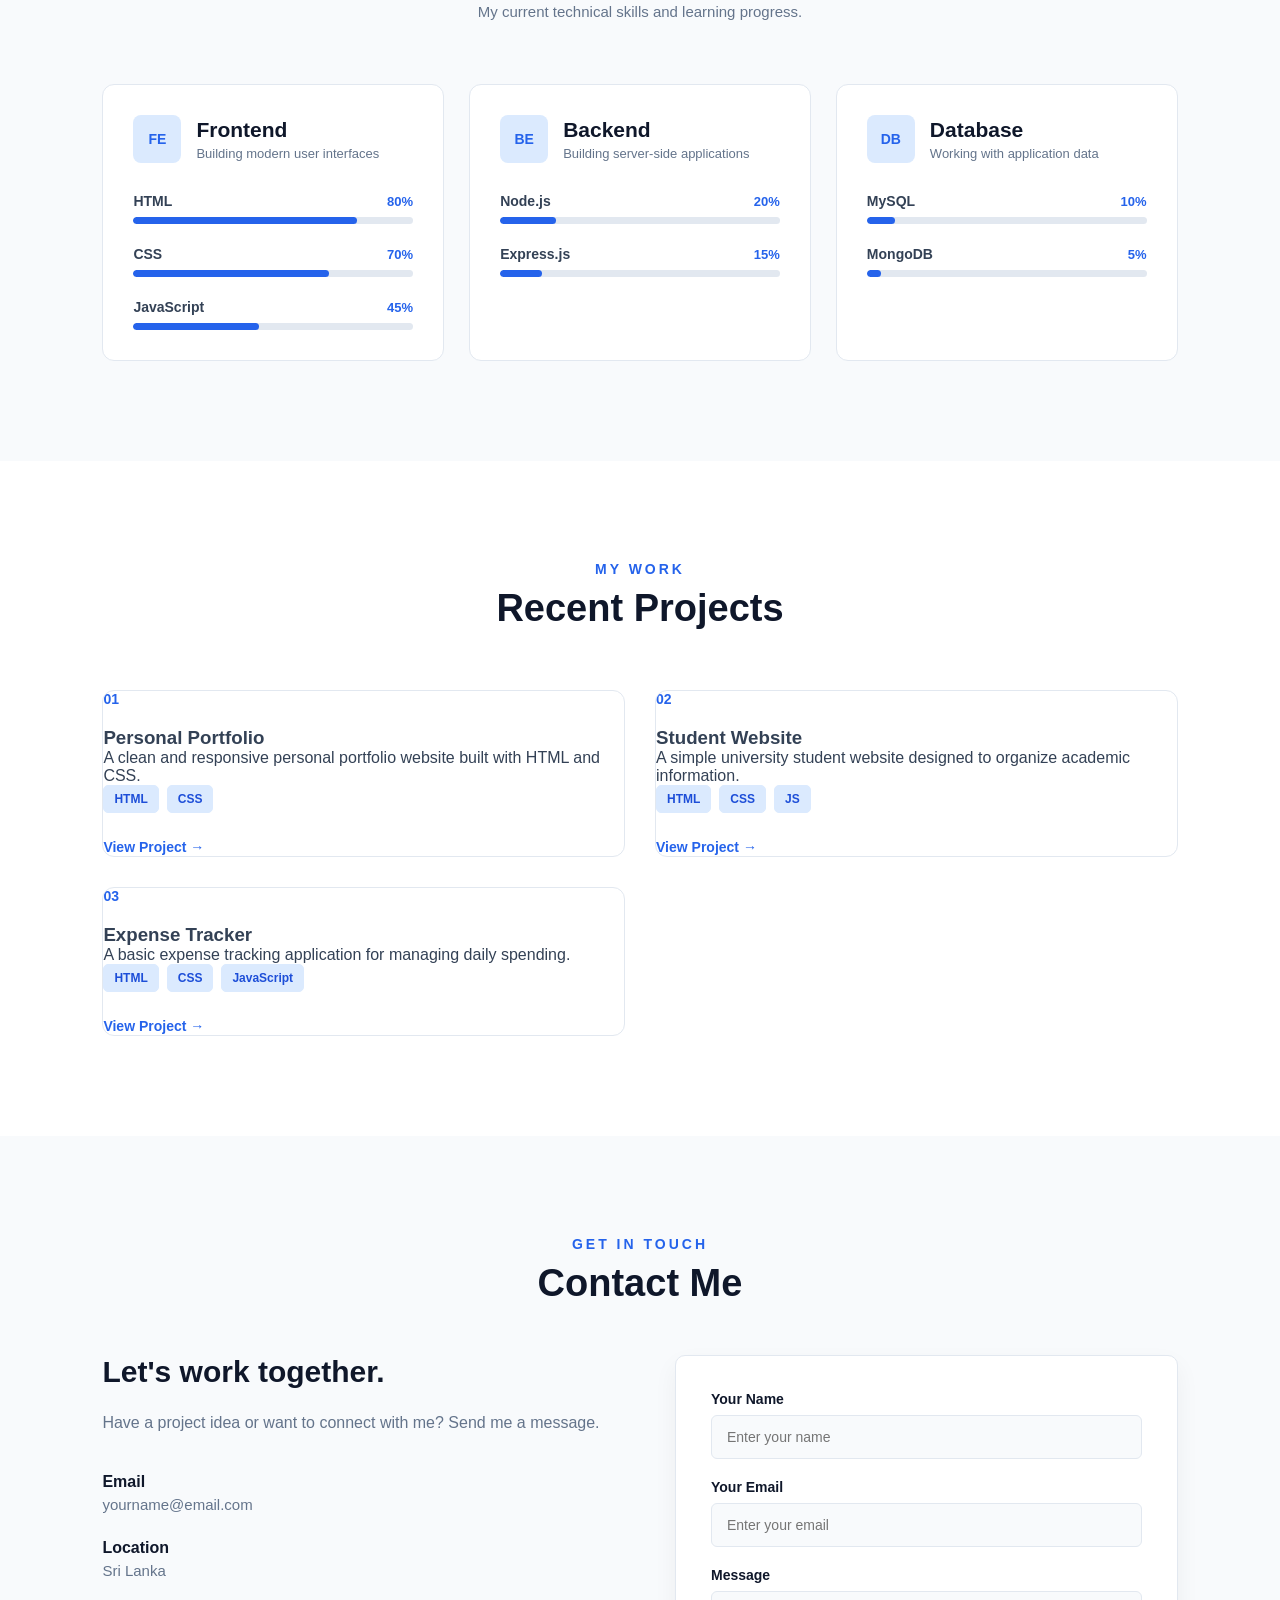
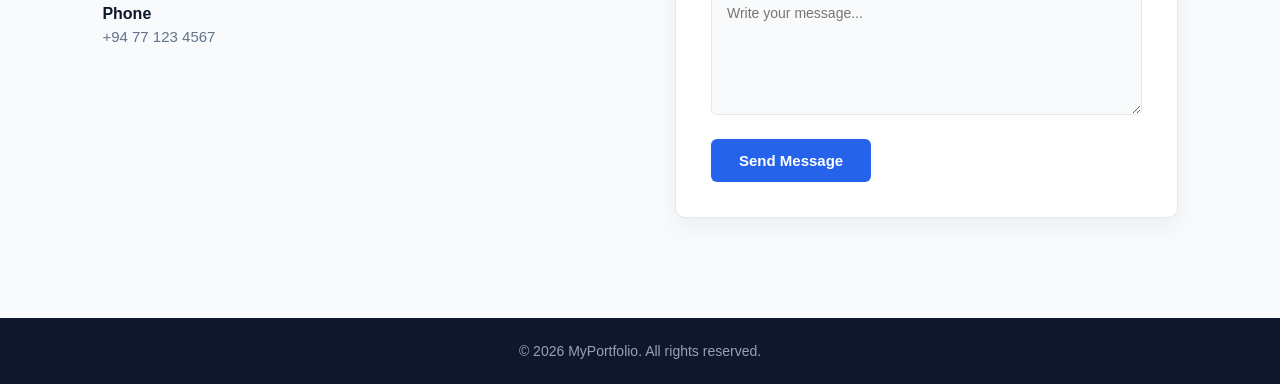
==== commit a8657c0a: "Add profile photo" ====
--- a/index.html
+++ b/index.html
@@ -144,7 +144,7 @@
             <div class="image-circle">
 
                 <img
-                    src="images/profile.jpg"
+                    src="images\profile_photo.jpg"
                     alt="Profile photo"
                 >
 
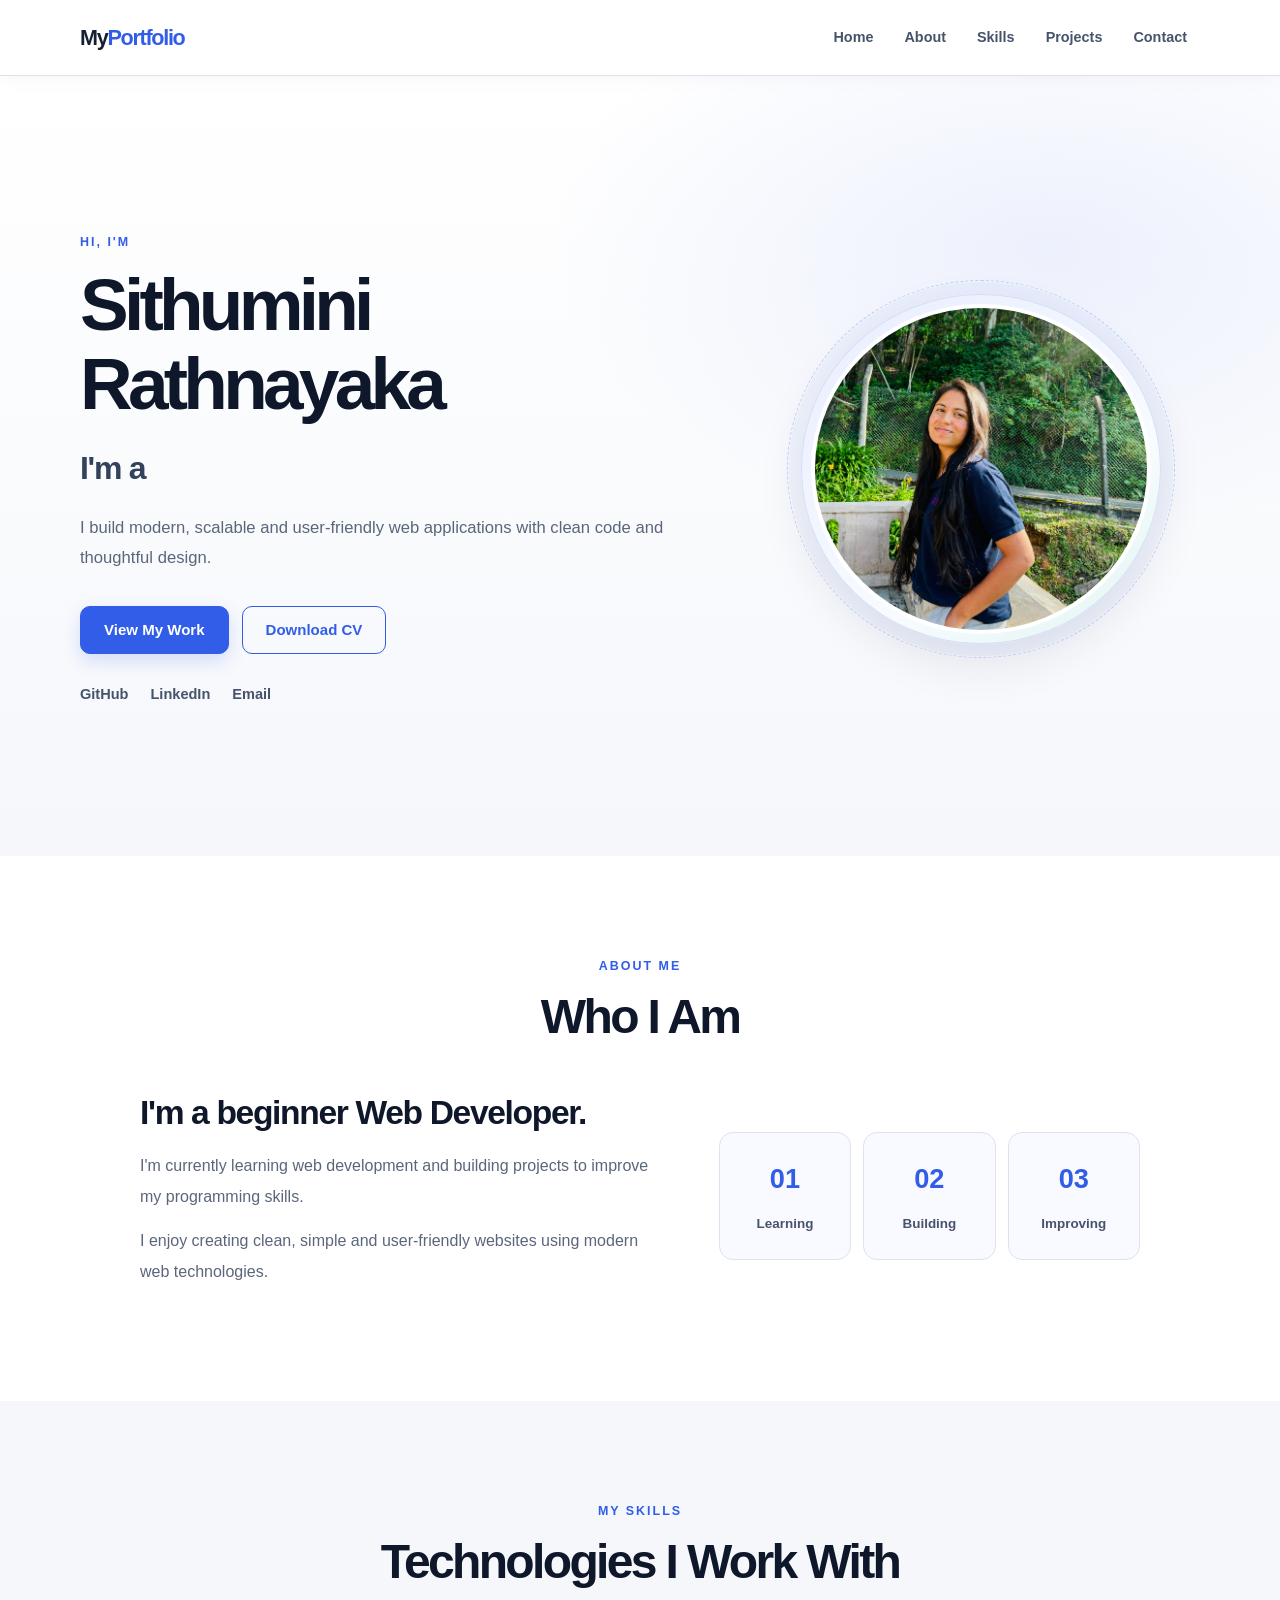
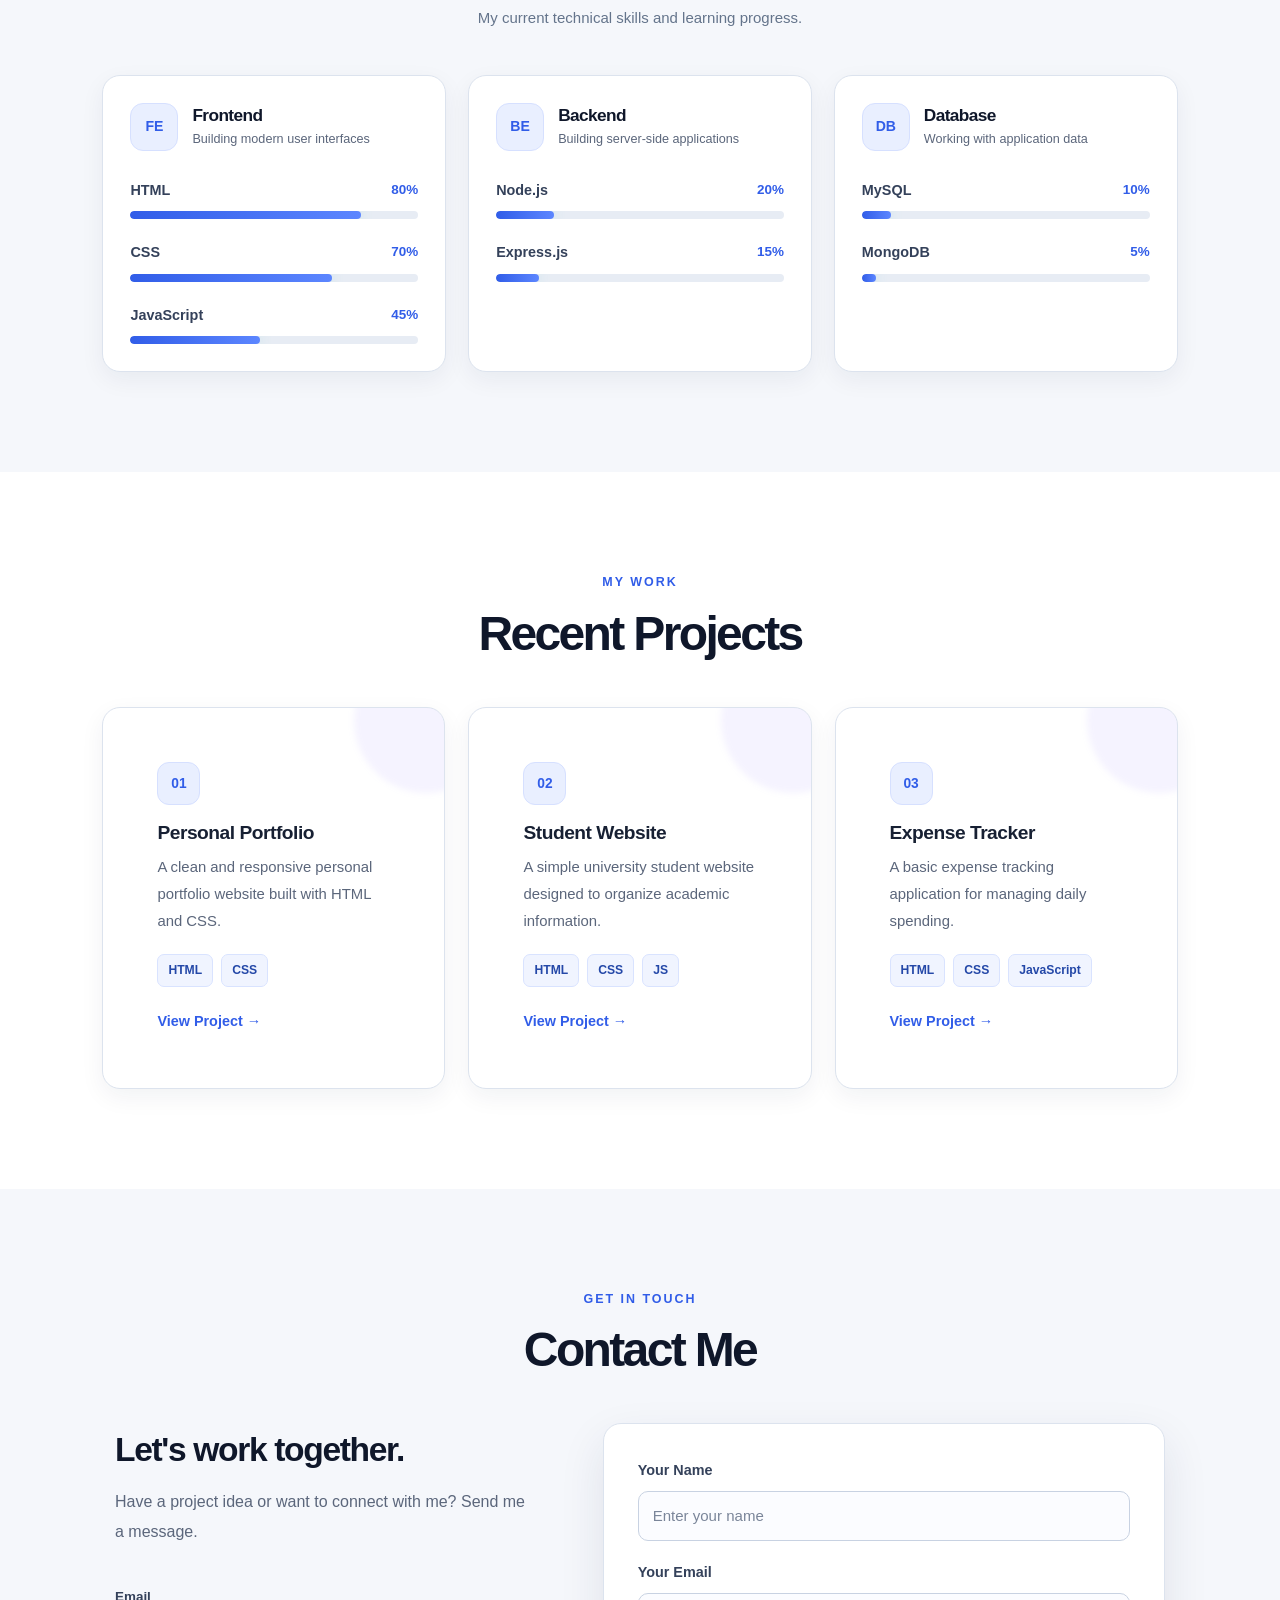
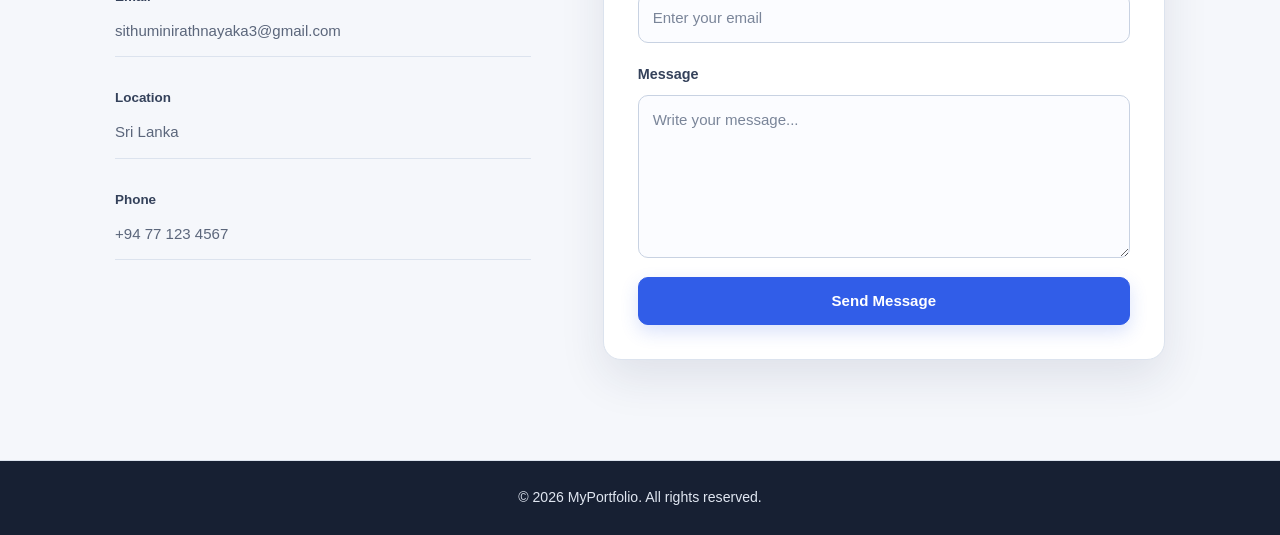
==== commit 71efe511: "Update css file" ====
--- a/index.html
+++ b/index.html
@@ -679,7 +679,7 @@
                 <strong>Email</strong>
 
                 <span>
-                    yourname@email.com
+                    sithuminirathnayaka3@gmail.com
                 </span>
 
             </div>
--- a/style.css
+++ b/style.css
@@ -1781,4 +1781,2088 @@
     .project-final h2 {
         font-size: 30px;
     }
-}+}
+/* =========================================================
+   Sithumini Rathnayaka — Modern Portfolio Stylesheet
+   Save this file as style.css beside index.html.
+   ========================================================= */
+
+@import url('https://fonts.googleapis.com/css2?family=DM+Sans:wght@400;500;600;700&family=Manrope:wght@400;500;600;700;800&display=swap');
+
+:root {
+    color-scheme: dark;
+    --bg: #0b1020;
+    --bg-soft: #10172b;
+    --surface: rgba(19, 28, 49, 0.78);
+    --surface-solid: #131c31;
+    --surface-hover: #192540;
+    --text: #f3f6ff;
+    --muted: #a7b2cb;
+    --accent: #8b7cff;
+    --accent-2: #55d6be;
+    --border: rgba(174, 190, 230, 0.15);
+    --shadow: 0 24px 70px rgba(0, 0, 0, 0.28);
+    --radius: 22px;
+    --content-width: 1120px;
+}
+
+* {
+    box-sizing: border-box;
+    margin: 0;
+    padding: 0;
+}
+
+html {
+    scroll-behavior: smooth;
+    scroll-padding-top: 90px;
+}
+
+body {
+    min-width: 320px;
+    background:
+        radial-gradient(ellipse at 12% 8%, rgba(94, 79, 210, 0.16), transparent 34rem),
+        radial-gradient(ellipse at 88% 32%, rgba(45, 190, 170, 0.08), transparent 32rem),
+        var(--bg);
+    color: var(--text);
+    font-family: 'DM Sans', sans-serif;
+    font-size: 16px;
+    line-height: 1.7;
+    overflow-x: hidden;
+    -webkit-font-smoothing: antialiased;
+}
+
+body::before {
+    position: fixed;
+    inset: 0;
+    z-index: -1;
+    background-image: linear-gradient(rgba(255,255,255,.018) 1px, transparent 1px),
+                      linear-gradient(90deg, rgba(255,255,255,.018) 1px, transparent 1px);
+    background-size: 44px 44px;
+    content: "";
+    pointer-events: none;
+    mask-image: linear-gradient(to bottom, black, transparent 80%);
+}
+
+::selection {
+    color: #080d1a;
+    background: var(--accent-2);
+}
+
+a {
+    color: inherit;
+    text-decoration: none;
+}
+
+img {
+    display: block;
+    max-width: 100%;
+}
+
+button,
+input,
+textarea {
+    font: inherit;
+}
+
+button,
+a {
+    -webkit-tap-highlight-color: transparent;
+}
+
+a:focus-visible,
+button:focus-visible,
+input:focus-visible,
+textarea:focus-visible {
+    outline: 3px solid var(--accent-2);
+    outline-offset: 4px;
+}
+
+section {
+    padding: 105px 24px;
+}
+
+.navbar {
+    position: sticky;
+    top: 0;
+    z-index: 100;
+    display: flex;
+    align-items: center;
+    justify-content: space-between;
+    width: 100%;
+    padding: 18px max(24px, calc((100% - var(--content-width)) / 2));
+    border-bottom: 1px solid rgba(174, 190, 230, 0.09);
+    background: rgba(11, 16, 32, 0.82);
+    backdrop-filter: blur(18px);
+    -webkit-backdrop-filter: blur(18px);
+}
+
+.logo {
+    font-family: 'Manrope', sans-serif;
+    font-size: 1.35rem;
+    font-weight: 800;
+    letter-spacing: -0.06em;
+}
+
+.logo span {
+    color: var(--accent-2);
+}
+
+.nav-links {
+    display: flex;
+    align-items: center;
+    gap: 8px;
+    list-style: none;
+}
+
+.nav-links a {
+    display: inline-block;
+    padding: 9px 13px;
+    border-radius: 999px;
+    color: var(--muted);
+    font-size: 0.92rem;
+    font-weight: 600;
+    transition: color .2s ease, background .2s ease, transform .2s ease;
+}
+
+.nav-links a:hover {
+    color: var(--text);
+    background: rgba(139, 124, 255, 0.13);
+    transform: translateY(-1px);
+}
+
+.hero {
+    display: flex;
+    align-items: center;
+    min-height: min(780px, calc(100vh - 76px));
+    padding-top: 80px;
+    padding-bottom: 90px;
+}
+
+.hero-container {
+    display: grid;
+    grid-template-columns: minmax(0, 1.15fr) minmax(280px, .85fr);
+    align-items: center;
+    gap: clamp(42px, 7vw, 100px);
+    width: 100%;
+    max-width: var(--content-width);
+    margin: 0 auto;
+}
+
+.hero-content {
+    min-width: 0;
+}
+
+.hero-intro,
+.section-title > p {
+    color: var(--accent-2);
+    font-size: .78rem;
+    font-weight: 800;
+    letter-spacing: .22em;
+    text-transform: uppercase;
+}
+
+.hero-intro {
+    margin-bottom: 17px;
+}
+
+.hero h1 {
+    max-width: 720px;
+    font-family: 'Manrope', sans-serif;
+    font-size: clamp(2.7rem, 6.2vw, 5.25rem);
+    font-weight: 800;
+    line-height: 1.04;
+    letter-spacing: -.075em;
+    overflow-wrap: anywhere;
+}
+
+.hero h2 {
+    margin-top: 22px;
+    color: var(--muted);
+    font-family: 'Manrope', sans-serif;
+    font-size: clamp(1.3rem, 2.6vw, 2rem);
+    font-weight: 600;
+    line-height: 1.4;
+}
+
+#typing-text {
+    color: var(--accent-2);
+}
+
+.hero-description {
+    max-width: 550px;
+    margin-top: 22px;
+    color: var(--muted);
+    font-size: 1.05rem;
+    line-height: 1.9;
+}
+
+.hero-buttons {
+    display: flex;
+    flex-wrap: wrap;
+    gap: 13px;
+    margin-top: 32px;
+}
+
+.btn {
+    display: inline-flex;
+    align-items: center;
+    justify-content: center;
+    min-height: 49px;
+    padding: 12px 22px;
+    border: 1px solid transparent;
+    border-radius: 999px;
+    background: linear-gradient(135deg, var(--accent), #6f68ee);
+    box-shadow: 0 10px 28px rgba(117, 102, 238, .24);
+    color: white;
+    cursor: pointer;
+    font-weight: 700;
+    transition: transform .2s ease, box-shadow .2s ease, background .2s ease;
+}
+
+.btn:hover {
+    transform: translateY(-3px);
+    box-shadow: 0 15px 34px rgba(117, 102, 238, .34);
+}
+
+.btn-outline {
+    border-color: var(--border);
+    background: rgba(255,255,255,.025);
+    box-shadow: none;
+    color: var(--text);
+}
+
+.btn-outline:hover {
+    border-color: rgba(139, 124, 255, .6);
+    background: rgba(139, 124, 255, .1);
+    box-shadow: none;
+}
+
+.social-links {
+    display: flex;
+    flex-wrap: wrap;
+    gap: 21px;
+    margin-top: 28px;
+}
+
+.social-links a {
+    color: var(--muted);
+    font-size: .92rem;
+    font-weight: 600;
+    transition: color .2s ease;
+}
+
+.social-links a:hover {
+    color: var(--accent-2);
+}
+
+.hero-image {
+    display: grid;
+    place-items: center;
+}
+
+.image-circle {
+    position: relative;
+    width: min(100%, 370px);
+    aspect-ratio: 1;
+    padding: 10px;
+    border: 1px solid rgba(139, 124, 255, .42);
+    border-radius: 50%;
+    background: linear-gradient(145deg, rgba(139,124,255,.22), rgba(85,214,190,.08));
+    box-shadow: 0 0 0 16px rgba(139,124,255,.035), var(--shadow);
+}
+
+.image-circle::before {
+    position: absolute;
+    inset: -17px;
+    border: 1px dashed rgba(85, 214, 190, .28);
+    border-radius: 50%;
+    content: "";
+    animation: orbit 35s linear infinite;
+}
+
+.image-circle img {
+    width: 100%;
+    height: 100%;
+    border: 4px solid rgba(255,255,255,.07);
+    border-radius: 50%;
+    object-fit: cover;
+    object-position: center;
+}
+
+@keyframes orbit {
+    to { transform: rotate(360deg); }
+}
+
+.section-title {
+    max-width: 760px;
+    margin: 0 auto 48px;
+    text-align: center;
+}
+
+.section-title > p {
+    margin-bottom: 10px;
+}
+
+.section-title h2 {
+    font-family: 'Manrope', sans-serif;
+    font-size: clamp(2rem, 4.3vw, 3.2rem);
+    font-weight: 800;
+    line-height: 1.2;
+    letter-spacing: -.055em;
+}
+
+.section-title > span {
+    display: block;
+    margin-top: 15px;
+    color: var(--muted);
+}
+
+.about-section,
+.projects-section {
+    background: linear-gradient(180deg, transparent, rgba(18, 26, 46, .55), transparent);
+}
+
+.about-content {
+    display: grid;
+    grid-template-columns: minmax(0, 1.15fr) minmax(260px, .85fr);
+    align-items: center;
+    gap: 54px;
+    max-width: 980px;
+    margin: 0 auto;
+}
+
+.about-text h3,
+.contact-info h3 {
+    margin-bottom: 17px;
+    font-family: 'Manrope', sans-serif;
+    font-size: clamp(1.5rem, 3vw, 2.15rem);
+    line-height: 1.3;
+    letter-spacing: -.04em;
+}
+
+.about-text p,
+.contact-info > p {
+    margin-top: 13px;
+    color: var(--muted);
+    line-height: 1.9;
+}
+
+.about-info {
+    display: grid;
+    grid-template-columns: repeat(3, minmax(0, 1fr));
+    gap: 12px;
+}
+
+.info-box {
+    display: flex;
+    flex-direction: column;
+    align-items: center;
+    justify-content: center;
+    min-height: 135px;
+    padding: 18px 10px;
+    border: 1px solid var(--border);
+    border-radius: 18px;
+    background: var(--surface);
+    text-align: center;
+    transition: border-color .2s ease, transform .2s ease;
+}
+
+.info-box:hover {
+    transform: translateY(-5px);
+    border-color: rgba(85,214,190,.5);
+}
+
+.info-box strong {
+    color: var(--accent-2);
+    font-family: 'Manrope', sans-serif;
+    font-size: 1.7rem;
+}
+
+.info-box span {
+    margin-top: 5px;
+    color: var(--muted);
+    font-size: .88rem;
+}
+
+.skills-container {
+    display: grid;
+    grid-template-columns: repeat(3, minmax(0, 1fr));
+    gap: 20px;
+    max-width: var(--content-width);
+    margin: 0 auto;
+}
+
+.skill-category {
+    padding: 27px;
+    border: 1px solid var(--border);
+    border-radius: var(--radius);
+    background: var(--surface);
+    box-shadow: 0 15px 45px rgba(0,0,0,.12);
+    transition: transform .25s ease, border-color .25s ease;
+}
+
+.skill-category:hover {
+    transform: translateY(-5px);
+    border-color: rgba(139,124,255,.4);
+}
+
+.skill-category-header {
+    display: flex;
+    align-items: center;
+    gap: 14px;
+    margin-bottom: 27px;
+}
+
+.skill-icon {
+    display: grid;
+    flex: 0 0 48px;
+    width: 48px;
+    height: 48px;
+    place-items: center;
+    border: 1px solid rgba(139,124,255,.3);
+    border-radius: 15px;
+    background: rgba(139,124,255,.13);
+    color: #c1baff;
+    font-family: 'Manrope', sans-serif;
+    font-weight: 800;
+}
+
+.skill-category-header h3 {
+    font-family: 'Manrope', sans-serif;
+    font-size: 1.1rem;
+}
+
+.skill-category-header p {
+    margin-top: 2px;
+    color: var(--muted);
+    font-size: .8rem;
+}
+
+.skill + .skill {
+    margin-top: 21px;
+}
+
+.skill-info {
+    display: flex;
+    justify-content: space-between;
+    gap: 12px;
+    margin-bottom: 9px;
+    font-size: .9rem;
+}
+
+.skill-info span {
+    color: #e4e9f8;
+    font-weight: 600;
+}
+
+.skill-info strong {
+    color: var(--accent-2);
+    font-size: .85rem;
+}
+
+.skill-bar {
+    height: 7px;
+    overflow: hidden;
+    border-radius: 999px;
+    background: rgba(174,190,230,.12);
+}
+
+.skill-progress {
+    height: 100%;
+    border-radius: inherit;
+    background: linear-gradient(90deg, var(--accent), var(--accent-2));
+    box-shadow: 0 0 14px rgba(85,214,190,.22);
+}
+
+.projects-grid {
+    display: grid;
+    grid-template-columns: repeat(3, minmax(0, 1fr));
+    gap: 22px;
+    max-width: var(--content-width);
+    margin: 0 auto;
+}
+
+.project-card {
+    position: relative;
+    display: flex;
+    flex-direction: column;
+    min-height: 300px;
+    padding: 29px;
+    overflow: hidden;
+    border: 1px solid var(--border);
+    border-radius: var(--radius);
+    background: linear-gradient(145deg, rgba(25,37,64,.92), rgba(16,23,43,.9));
+    box-shadow: 0 16px 45px rgba(0,0,0,.16);
+    transition: transform .25s ease, border-color .25s ease, box-shadow .25s ease;
+}
+
+.project-card::after {
+    position: absolute;
+    top: -60px;
+    right: -55px;
+    width: 145px;
+    height: 145px;
+    border-radius: 50%;
+    background: rgba(139,124,255,.09);
+    content: "";
+    filter: blur(3px);
+    pointer-events: none;
+}
+
+.project-card:hover {
+    transform: translateY(-7px);
+    border-color: rgba(139,124,255,.48);
+    box-shadow: 0 25px 55px rgba(0,0,0,.25);
+}
+
+.project-number {
+    display: grid;
+    width: 48px;
+    height: 48px;
+    margin-bottom: 24px;
+    place-items: center;
+    border: 1px solid rgba(85,214,190,.25);
+    border-radius: 14px;
+    background: rgba(85,214,190,.08);
+    color: var(--accent-2);
+    font-family: 'Manrope', sans-serif;
+    font-weight: 800;
+}
+
+.project-card h3 {
+    margin-bottom: 10px;
+    font-family: 'Manrope', sans-serif;
+    font-size: 1.25rem;
+    letter-spacing: -.025em;
+}
+
+.project-card > p {
+    flex: 1;
+    color: var(--muted);
+    font-size: .94rem;
+    line-height: 1.8;
+}
+
+.project-tech {
+    display: flex;
+    flex-wrap: wrap;
+    gap: 8px;
+    margin: 22px 0;
+}
+
+.project-tech span {
+    padding: 5px 10px;
+    border: 1px solid var(--border);
+    border-radius: 999px;
+    background: rgba(255,255,255,.035);
+    color: #c7d0e6;
+    font-size: .76rem;
+    font-weight: 600;
+}
+
+.project-link {
+    align-self: flex-start;
+    color: var(--accent-2);
+    font-size: .9rem;
+    font-weight: 700;
+    transition: gap .2s ease, color .2s ease;
+}
+
+.project-link:hover {
+    color: #a3f5e5;
+}
+
+.contact-container {
+    display: grid;
+    grid-template-columns: minmax(0, .85fr) minmax(0, 1.15fr);
+    gap: clamp(35px, 6vw, 80px);
+    max-width: 1000px;
+    margin: 0 auto;
+}
+
+.contact-info h3 {
+    margin-top: 5px;
+}
+
+.contact-info > p {
+    margin-bottom: 28px;
+}
+
+.contact-item {
+    display: flex;
+    flex-direction: column;
+    gap: 3px;
+    padding: 15px 0;
+    border-bottom: 1px solid var(--border);
+}
+
+.contact-item strong {
+    color: var(--accent-2);
+    font-size: .84rem;
+}
+
+.contact-item span {
+    color: var(--muted);
+    overflow-wrap: anywhere;
+}
+
+.contact-form {
+    padding: clamp(22px, 4vw, 34px);
+    border: 1px solid var(--border);
+    border-radius: var(--radius);
+    background: var(--surface);
+    box-shadow: var(--shadow);
+}
+
+.form-group {
+    margin-bottom: 20px;
+}
+
+.form-group label {
+    display: block;
+    margin-bottom: 8px;
+    color: #e6ebf9;
+    font-size: .9rem;
+    font-weight: 600;
+}
+
+.form-group input,
+.form-group textarea {
+    display: block;
+    width: 100%;
+    padding: 13px 15px;
+    border: 1px solid rgba(174,190,230,.18);
+    border-radius: 12px;
+    outline: none;
+    background: rgba(7, 12, 26, .62);
+    color: var(--text);
+    transition: border-color .2s ease, box-shadow .2s ease, background .2s ease;
+}
+
+.form-group input::placeholder,
+.form-group textarea::placeholder {
+    color: #75819d;
+}
+
+.form-group input:focus,
+.form-group textarea:focus {
+    border-color: var(--accent);
+    background: rgba(7, 12, 26, .85);
+    box-shadow: 0 0 0 4px rgba(139,124,255,.12);
+}
+
+.form-group textarea {
+    min-height: 145px;
+    resize: vertical;
+}
+
+.contact-form .btn {
+    width: 100%;
+    border: 0;
+}
+
+.footer {
+    padding: 26px 24px;
+    border-top: 1px solid var(--border);
+    background: rgba(7, 11, 23, .55);
+    color: var(--muted);
+    text-align: center;
+    font-size: .88rem;
+}
+
+/* Tablet */
+@media (max-width: 900px) {
+    section {
+        padding: 82px 22px;
+    }
+
+    .hero-container {
+        grid-template-columns: minmax(0, 1.1fr) minmax(220px, .8fr);
+        gap: 35px;
+    }
+
+    .image-circle {
+        width: min(100%, 300px);
+    }
+
+    .skills-container,
+    .projects-grid {
+        grid-template-columns: repeat(2, minmax(0, 1fr));
+    }
+
+    .skill-category:last-child {
+        grid-column: 1 / -1;
+    }
+
+    .about-content {
+        gap: 30px;
+    }
+}
+
+/* Mobile */
+@media (max-width: 640px) {
+    html {
+        scroll-padding-top: 120px;
+    }
+
+    section {
+        padding: 70px 20px;
+    }
+
+    .navbar {
+        position: sticky;
+        flex-direction: column;
+        gap: 12px;
+        padding: 13px 16px;
+    }
+
+    .logo {
+        font-size: 1.25rem;
+    }
+
+    .nav-links {
+        justify-content: center;
+        flex-wrap: wrap;
+        gap: 2px;
+        width: 100%;
+    }
+
+    .nav-links a {
+        padding: 7px 9px;
+        font-size: .82rem;
+    }
+
+    .hero {
+        min-height: auto;
+        padding-top: 62px;
+        padding-bottom: 78px;
+    }
+
+    .hero-container {
+        grid-template-columns: 1fr;
+        gap: 48px;
+    }
+
+    .hero-content {
+        text-align: center;
+    }
+
+    .hero-description {
+        margin-right: auto;
+        margin-left: auto;
+        font-size: 1rem;
+    }
+
+    .hero-buttons,
+    .social-links {
+        justify-content: center;
+    }
+
+    .hero-image {
+        grid-row: 1;
+    }
+
+    .image-circle {
+        width: min(66vw, 260px);
+    }
+
+    .hero h1 {
+        font-size: clamp(2.55rem, 12vw, 4rem);
+    }
+
+    .hero h2 {
+        margin-top: 15px;
+    }
+
+    .section-title {
+        margin-bottom: 34px;
+    }
+
+    .about-content,
+    .contact-container {
+        grid-template-columns: 1fr;
+        gap: 30px;
+    }
+
+    .about-info {
+        gap: 9px;
+    }
+
+    .info-box {
+        min-height: 110px;
+        padding: 14px 5px;
+    }
+
+    .info-box strong {
+        font-size: 1.4rem;
+    }
+
+    .info-box span {
+        font-size: .78rem;
+    }
+
+    .skills-container,
+    .projects-grid {
+        grid-template-columns: 1fr;
+    }
+
+    .skill-category:last-child {
+        grid-column: auto;
+    }
+
+    .skill-category {
+        padding: 23px;
+    }
+
+    .project-card {
+        min-height: 270px;
+        padding: 25px;
+    }
+
+    .contact-form {
+        padding: 22px;
+    }
+}
+
+/* Reduced-motion accessibility */
+@media (prefers-reduced-motion: reduce) {
+    *,
+    *::before,
+    *::after {
+        scroll-behavior: auto !important;
+        animation-duration: .01ms !important;
+        animation-iteration-count: 1 !important;
+        transition-duration: .01ms !important;
+    }
+}
+/* ==========================================================
+   MODERN PORTFOLIO — Clean light theme
+   Replace your existing style.css with this file.
+   ========================================================== */
+
+@import url('https://fonts.googleapis.com/css2?family=Inter:wght@400;500;600;700;800&family=Plus+Jakarta+Sans:wght@500;600;700;800&display=swap');
+
+:root {
+    --page: #f5f7fb;
+    --page-alt: #edf2f8;
+    --surface: #ffffff;
+    --surface-soft: #f8faff;
+    --ink: #172033;
+    --ink-soft: #34415a;
+    --muted: #5b667b;
+    --muted-strong: #46536b;
+    --accent: #315de8;
+    --accent-hover: #2448c5;
+    --accent-soft: #e9efff;
+    --mint: #0f8b78;
+    --line: #dce3ee;
+    --line-strong: #c8d2e2;
+    --shadow-sm: 0 8px 24px rgba(25, 42, 75, 0.06);
+    --shadow-md: 0 18px 45px rgba(25, 42, 75, 0.10);
+    --radius: 18px;
+    --content: 1120px;
+}
+
+* {
+    box-sizing: border-box;
+    margin: 0;
+    padding: 0;
+}
+
+html {
+    scroll-behavior: smooth;
+    scroll-padding-top: 92px;
+}
+
+body {
+    min-width: 320px;
+    overflow-x: hidden;
+    background: var(--page);
+    color: var(--ink);
+    font-family: 'Inter', Arial, sans-serif;
+    font-size: 16px;
+    line-height: 1.7;
+    -webkit-font-smoothing: antialiased;
+    text-rendering: optimizeLegibility;
+}
+
+body, input, textarea, button {
+    font-family: 'Inter', Arial, sans-serif;
+}
+
+h1, h2, h3, h4, .logo {
+    font-family: 'Plus Jakarta Sans', 'Inter', Arial, sans-serif;
+    color: var(--ink);
+    line-height: 1.2;
+    letter-spacing: -0.035em;
+}
+
+p {
+    color: var(--muted);
+}
+
+a {
+    color: inherit;
+    text-decoration: none;
+}
+
+img {
+    display: block;
+    max-width: 100%;
+}
+
+button, input, textarea {
+    font-size: inherit;
+}
+
+button, a {
+    -webkit-tap-highlight-color: transparent;
+}
+
+a:focus-visible, button:focus-visible, input:focus-visible,
+textarea:focus-visible {
+    outline: 3px solid rgba(49, 93, 232, 0.45);
+    outline-offset: 3px;
+}
+
+::selection {
+    background: #dbe5ff;
+    color: #172033;
+}
+
+section {
+    padding: 92px 24px;
+}
+
+/* Navigation */
+.navbar {
+    position: sticky;
+    top: 0;
+    z-index: 1000;
+    display: flex;
+    align-items: center;
+    justify-content: space-between;
+    gap: 24px;
+    width: 100%;
+    min-height: 76px;
+    padding: 14px max(24px, calc((100% - var(--content)) / 2));
+    background: rgba(255, 255, 255, 0.94);
+    border-bottom: 1px solid var(--line);
+    box-shadow: 0 3px 18px rgba(25, 42, 75, 0.035);
+    backdrop-filter: blur(14px);
+}
+
+.logo {
+    flex-shrink: 0;
+    font-size: 1.35rem;
+    font-weight: 800;
+    letter-spacing: -0.06em;
+    color: var(--ink);
+}
+
+.logo span {
+    color: var(--accent);
+}
+
+.nav-links {
+    display: flex;
+    align-items: center;
+    justify-content: flex-end;
+    flex-wrap: wrap;
+    gap: 5px;
+    list-style: none;
+}
+
+.nav-links a {
+    display: inline-flex;
+    align-items: center;
+    min-height: 40px;
+    padding: 8px 13px;
+    border-radius: 999px;
+    color: var(--muted-strong);
+    font-size: 0.9rem;
+    font-weight: 600;
+    transition: color .2s ease, background .2s ease;
+}
+
+.nav-links a:hover {
+    color: var(--accent);
+    background: var(--accent-soft);
+}
+
+/* Hero */
+.hero {
+    display: flex;
+    align-items: center;
+    min-height: min(780px, calc(100vh - 76px));
+    padding: 95px 24px 88px;
+    background:
+        radial-gradient(ellipse at 82% 22%, rgba(49, 93, 232, 0.08), transparent 34%),
+        linear-gradient(180deg, #ffffff 0%, var(--page) 100%);
+}
+
+.hero-container {
+    display: grid;
+    grid-template-columns: minmax(0, 1.15fr) minmax(270px, .85fr);
+    align-items: center;
+    gap: clamp(38px, 7vw, 88px);
+    width: 100%;
+    max-width: var(--content);
+    margin: 0 auto;
+}
+
+.hero-content {
+    min-width: 0;
+    max-width: 700px;
+}
+
+.hero-intro, .small-text, .section-title > p {
+    margin-bottom: 13px;
+    color: var(--accent);
+    font-size: 0.78rem;
+    font-weight: 800;
+    letter-spacing: .16em;
+    text-transform: uppercase;
+}
+
+.hero h1 {
+    max-width: 760px;
+    margin-bottom: 14px;
+    font-size: clamp(2.65rem, 5.7vw, 4.8rem);
+    font-weight: 800;
+    line-height: 1.08;
+    letter-spacing: -.065em;
+    overflow-wrap: anywhere;
+}
+
+.hero h2 {
+    margin-bottom: 21px;
+    color: var(--ink-soft);
+    font-size: clamp(1.35rem, 2.5vw, 2rem);
+    font-weight: 700;
+    line-height: 1.4;
+    letter-spacing: -.04em;
+}
+
+#typing-text {
+    color: var(--accent);
+}
+
+.hero-description {
+    max-width: 590px;
+    margin-bottom: 29px;
+    color: var(--muted);
+    font-size: 1.04rem;
+    line-height: 1.85;
+}
+
+.hero-buttons {
+    display: flex;
+    flex-wrap: wrap;
+    gap: 13px;
+    margin-bottom: 25px;
+}
+
+.btn {
+    display: inline-flex;
+    align-items: center;
+    justify-content: center;
+    min-height: 48px;
+    padding: 12px 23px;
+    border: 1px solid var(--accent);
+    border-radius: 10px;
+    background: var(--accent);
+    color: #fff;
+    box-shadow: 0 7px 18px rgba(49, 93, 232, 0.18);
+    cursor: pointer;
+    font-size: .94rem;
+    font-weight: 700;
+    line-height: 1.3;
+    transition: background .2s ease, border-color .2s ease, transform .2s ease, box-shadow .2s ease;
+}
+
+.btn:hover {
+    transform: translateY(-2px);
+    border-color: var(--accent-hover);
+    background: var(--accent-hover);
+    box-shadow: 0 10px 23px rgba(49, 93, 232, 0.22);
+}
+
+.btn-outline {
+    background: transparent;
+    color: var(--accent);
+    box-shadow: none;
+}
+
+.btn-outline:hover {
+    border-color: var(--accent);
+    background: var(--accent-soft);
+    color: var(--accent-hover);
+    box-shadow: none;
+}
+
+.social-links {
+    display: flex;
+    flex-wrap: wrap;
+    gap: 22px;
+}
+
+.social-links a {
+    color: var(--muted-strong);
+    font-size: .91rem;
+    font-weight: 600;
+    transition: color .2s ease;
+}
+
+.social-links a:hover {
+    color: var(--accent);
+}
+
+.hero-image {
+    display: flex;
+    align-items: center;
+    justify-content: center;
+    min-width: 0;
+}
+
+.image-circle {
+    position: relative;
+    width: min(100%, 360px);
+    aspect-ratio: 1;
+    padding: 9px;
+    border: 1px solid #d5def6;
+    border-radius: 50%;
+    background: linear-gradient(145deg, #e8edff, #f8fbff 65%, #dff5ef);
+    box-shadow: 0 0 0 12px rgba(49, 93, 232, 0.045), var(--shadow-md);
+}
+
+.image-circle::before {
+    position: absolute;
+    inset: -15px;
+    border: 1px dashed #bdcafa;
+    border-radius: 50%;
+    content: "";
+    pointer-events: none;
+}
+
+.image-circle img {
+    width: 100%;
+    height: 100%;
+    border: 4px solid #fff;
+    border-radius: 50%;
+    object-fit: cover;
+    object-position: center;
+}
+
+/* Section headings */
+.section-title {
+    max-width: 760px;
+    margin: 0 auto 45px;
+    text-align: center;
+}
+
+.section-title > p {
+    margin-bottom: 11px;
+}
+
+.section-title h2 {
+    font-size: clamp(2rem, 4vw, 3rem);
+    font-weight: 800;
+    line-height: 1.2;
+    letter-spacing: -.055em;
+}
+
+.section-title > span {
+    display: block;
+    max-width: 650px;
+    margin: 14px auto 0;
+    color: var(--muted);
+    font-size: .98rem;
+    line-height: 1.75;
+}
+
+/* About */
+.about-section {
+    background: var(--surface);
+}
+
+.about-content {
+    display: grid;
+    grid-template-columns: minmax(0, 1.1fr) minmax(260px, .9fr);
+    align-items: center;
+    gap: clamp(30px, 6vw, 64px);
+    max-width: 1000px;
+    margin: 0 auto;
+}
+
+.about-text h3, .contact-info h3 {
+    margin-bottom: 17px;
+    font-size: clamp(1.55rem, 3vw, 2.1rem);
+    font-weight: 800;
+    line-height: 1.3;
+}
+
+.about-text p, .contact-info > p {
+    margin-bottom: 14px;
+    color: var(--muted);
+    line-height: 1.9;
+}
+
+.about-info {
+    display: grid;
+    grid-template-columns: repeat(3, minmax(0, 1fr));
+    gap: 12px;
+}
+
+.info-box {
+    display: flex;
+    flex-direction: column;
+    align-items: center;
+    justify-content: center;
+    min-height: 128px;
+    padding: 18px 9px;
+    border: 1px solid var(--line);
+    border-radius: 14px;
+    background: var(--surface-soft);
+    text-align: center;
+    transition: transform .2s ease, border-color .2s ease, box-shadow .2s ease;
+}
+
+.info-box:hover {
+    transform: translateY(-4px);
+    border-color: #b8c8fa;
+    box-shadow: var(--shadow-sm);
+}
+
+.info-box strong {
+    display: block;
+    margin-bottom: 6px;
+    color: var(--accent);
+    font-family: 'Plus Jakarta Sans', sans-serif;
+    font-size: 1.7rem;
+    font-weight: 800;
+}
+
+.info-box span {
+    color: var(--muted-strong);
+    font-size: .84rem;
+    font-weight: 600;
+}
+
+/* Skills */
+.skills-section {
+    background: var(--page);
+}
+
+.skills-container {
+    display: grid;
+    grid-template-columns: repeat(3, minmax(0, 1fr));
+    gap: 22px;
+    max-width: var(--content);
+    margin: 0 auto;
+}
+
+.skill-category {
+    padding: 27px;
+    border: 1px solid var(--line);
+    border-radius: var(--radius);
+    background: var(--surface);
+    box-shadow: var(--shadow-sm);
+    transition: transform .22s ease, border-color .22s ease, box-shadow .22s ease;
+}
+
+.skill-category:hover {
+    transform: translateY(-4px);
+    border-color: #c3d0f5;
+    box-shadow: var(--shadow-md);
+}
+
+.skill-category-header {
+    display: flex;
+    align-items: center;
+    gap: 14px;
+    margin-bottom: 27px;
+}
+
+.skill-icon {
+    display: flex;
+    flex: 0 0 48px;
+    align-items: center;
+    justify-content: center;
+    width: 48px;
+    height: 48px;
+    border: 1px solid #d6e0ff;
+    border-radius: 13px;
+    background: var(--accent-soft);
+    color: var(--accent);
+    font-size: .88rem;
+    font-weight: 800;
+}
+
+.skill-category-header h3 {
+    margin-bottom: 4px;
+    font-size: 1.08rem;
+    font-weight: 800;
+}
+
+.skill-category-header p {
+    color: var(--muted);
+    font-size: .79rem;
+    line-height: 1.5;
+}
+
+.skill {
+    margin-bottom: 21px;
+}
+
+.skill:last-child {
+    margin-bottom: 0;
+}
+
+.skill-info {
+    display: flex;
+    align-items: center;
+    justify-content: space-between;
+    gap: 12px;
+    margin-bottom: 9px;
+}
+
+.skill-info span {
+    color: var(--ink-soft);
+    font-size: .9rem;
+    font-weight: 600;
+}
+
+.skill-info strong {
+    color: var(--accent);
+    font-size: .84rem;
+    font-weight: 700;
+}
+
+.skill-bar {
+    width: 100%;
+    height: 8px;
+    overflow: hidden;
+    border-radius: 999px;
+    background: #e7ecf4;
+}
+
+.skill-progress {
+    height: 100%;
+    border-radius: inherit;
+    background: linear-gradient(90deg, #315de8, #5c86ff);
+    transition: width .8s ease;
+}
+
+/* Projects — supports both simple cards and image/content cards */
+.projects-section {
+    background: var(--surface);
+}
+
+.projects-grid {
+    display: grid;
+    grid-template-columns: repeat(3, minmax(0, 1fr));
+    gap: 23px;
+    max-width: 1150px;
+    margin: 0 auto;
+}
+
+.project-card {
+    position: relative;
+    display: flex;
+    flex-direction: column;
+    min-width: 0;
+    overflow: hidden;
+    border: 1px solid var(--line);
+    border-radius: var(--radius);
+    background: var(--surface);
+    box-shadow: var(--shadow-sm);
+    transition: transform .23s ease, border-color .23s ease, box-shadow .23s ease;
+}
+
+.project-card:hover {
+    transform: translateY(-5px);
+    border-color: #c4d0ef;
+    box-shadow: var(--shadow-md);
+}
+
+.project-number {
+    display: inline-flex;
+    align-items: center;
+    justify-content: center;
+    width: 43px;
+    height: 43px;
+    margin: 25px 25px 16px;
+    border: 1px solid #d6e0ff;
+    border-radius: 12px;
+    background: var(--accent-soft);
+    color: var(--accent);
+    font-size: .86rem;
+    font-weight: 800;
+}
+
+.project-card > h3 {
+    margin: 0 25px 10px;
+    font-size: 1.2rem;
+    font-weight: 800;
+}
+
+.project-card > p {
+    flex: 1;
+    margin: 0 25px;
+    color: var(--muted);
+    font-size: .93rem;
+    line-height: 1.8;
+}
+
+.project-card > .project-tech,
+.project-card > .project-link {
+    margin-right: 25px;
+    margin-left: 25px;
+}
+
+.project-tech {
+    display: flex;
+    flex-wrap: wrap;
+    gap: 8px;
+    margin-top: 20px;
+    margin-bottom: 22px;
+}
+
+.project-tech span, .technology-list span {
+    display: inline-flex;
+    align-items: center;
+    padding: 5px 10px;
+    border: 1px solid #d9e3ff;
+    border-radius: 7px;
+    background: #f0f4ff;
+    color: #2448a8;
+    font-size: .76rem;
+    font-weight: 700;
+}
+
+.project-link {
+    align-self: flex-start;
+    margin-bottom: 25px;
+    color: var(--accent);
+    font-size: .9rem;
+    font-weight: 700;
+    transition: color .2s ease, transform .2s ease;
+}
+
+.project-link:hover {
+    transform: translateX(3px);
+    color: var(--accent-hover);
+}
+
+/* Project cards with image overlay */
+.project-image {
+    position: relative;
+    width: 100%;
+    height: 235px;
+    overflow: hidden;
+    background: var(--page-alt);
+}
+
+.project-image img {
+    display: block;
+    width: 100%;
+    height: 100%;
+    object-fit: cover;
+    transition: transform .35s ease;
+}
+
+.project-card:hover .project-image img {
+    transform: scale(1.035);
+}
+
+.project-overlay {
+    position: absolute;
+    inset: 0;
+    display: flex;
+    align-items: center;
+    justify-content: center;
+    background: rgba(19, 32, 61, .72);
+    opacity: 0;
+    transition: opacity .25s ease;
+}
+
+.project-card:hover .project-overlay,
+.project-card:focus-within .project-overlay {
+    opacity: 1;
+}
+
+.project-preview {
+    padding: 11px 19px;
+    border: 1px solid rgba(255,255,255,.75);
+    border-radius: 9px;
+    background: #fff;
+    color: var(--ink);
+    font-size: .88rem;
+    font-weight: 700;
+    transform: translateY(7px);
+    transition: transform .25s ease, background .2s ease, color .2s ease;
+}
+
+.project-card:hover .project-preview,
+.project-card:focus-within .project-preview {
+    transform: translateY(0);
+}
+
+.project-preview:hover {
+    background: var(--accent);
+    color: #fff;
+}
+
+.project-content {
+    display: flex;
+    flex: 1;
+    flex-direction: column;
+    align-items: flex-start;
+    padding: 25px;
+}
+
+.project-category {
+    display: inline-block;
+    margin-bottom: 11px;
+    color: var(--accent);
+    font-size: .73rem;
+    font-weight: 800;
+    letter-spacing: .12em;
+    text-transform: uppercase;
+}
+
+.project-content h3 {
+    margin-bottom: 11px;
+    font-size: 1.3rem;
+    font-weight: 800;
+}
+
+.project-content p {
+    margin-bottom: 18px;
+    color: var(--muted);
+    font-size: .94rem;
+    line-height: 1.8;
+}
+
+.project-content .project-tech {
+    margin-top: auto;
+    margin-bottom: 20px;
+}
+
+.project-links {
+    display: flex;
+    align-items: center;
+    flex-wrap: wrap;
+    gap: 18px;
+    width: 100%;
+    padding-top: 17px;
+    border-top: 1px solid var(--line);
+}
+
+.project-links a {
+    color: var(--muted-strong);
+    font-size: .84rem;
+    font-weight: 700;
+    transition: color .2s ease;
+}
+
+.project-links a:first-child,
+.project-links a:hover {
+    color: var(--accent);
+}
+
+/* Contact */
+.contact-section {
+    background: var(--page);
+}
+
+.contact-container {
+    display: grid;
+    grid-template-columns: minmax(0, .85fr) minmax(0, 1.15fr);
+    align-items: start;
+    gap: clamp(32px, 6vw, 72px);
+    max-width: 1050px;
+    margin: 0 auto;
+}
+
+.contact-info h3 {
+    margin-bottom: 15px;
+}
+
+.contact-info > p {
+    margin-bottom: 25px;
+}
+
+.contact-item {
+    display: flex;
+    flex-direction: column;
+    gap: 4px;
+    margin-bottom: 17px;
+    padding: 13px 0;
+    border-bottom: 1px solid var(--line);
+}
+
+.contact-item strong {
+    color: var(--ink-soft);
+    font-size: .84rem;
+    font-weight: 700;
+}
+
+.contact-item span {
+    color: var(--muted);
+    font-size: .94rem;
+    overflow-wrap: anywhere;
+}
+
+.contact-form {
+    padding: clamp(22px, 4vw, 34px);
+    border: 1px solid var(--line);
+    border-radius: var(--radius);
+    background: var(--surface);
+    box-shadow: var(--shadow-md);
+}
+
+.form-group {
+    margin-bottom: 19px;
+}
+
+.form-group label {
+    display: block;
+    margin-bottom: 8px;
+    color: var(--ink-soft);
+    font-size: .9rem;
+    font-weight: 700;
+}
+
+.form-group input, .form-group textarea {
+    display: block;
+    width: 100%;
+    padding: 13px 14px;
+    border: 1px solid var(--line-strong);
+    border-radius: 10px;
+    outline: none;
+    background: #fbfcff;
+    color: var(--ink);
+    font: inherit;
+    font-size: .94rem;
+    line-height: 1.5;
+    transition: border-color .2s ease, box-shadow .2s ease, background .2s ease;
+}
+
+.form-group input::placeholder, .form-group textarea::placeholder {
+    color: #7a8599;
+    opacity: 1;
+}
+
+.form-group input:focus, .form-group textarea:focus {
+    border-color: var(--accent);
+    background: #fff;
+    box-shadow: 0 0 0 4px rgba(49, 93, 232, .10);
+}
+
+.form-group textarea {
+    min-height: 145px;
+    resize: vertical;
+}
+
+.contact-form .btn {
+    width: 100%;
+    border: 1px solid var(--accent);
+}
+
+/* Footer */
+.footer {
+    padding: 25px 24px;
+    border-top: 1px solid var(--line);
+    background: #172033;
+    text-align: center;
+}
+
+.footer p {
+    color: #e0e6f1;
+    font-size: .88rem;
+}
+
+/* Project details pages */
+.project-details-hero {
+    padding: 135px 24px 85px;
+    border-bottom: 1px solid var(--line);
+    background: linear-gradient(180deg, #fff, var(--page));
+}
+
+.project-details-container, .project-content-wrapper {
+    width: 100%;
+    max-width: 1000px;
+    margin: 0 auto;
+}
+
+.back-link {
+    display: inline-block;
+    margin-bottom: 35px;
+    color: var(--muted-strong);
+    font-size: .9rem;
+    font-weight: 600;
+    transition: color .2s ease;
+}
+
+.back-link:hover {
+    color: var(--accent);
+}
+
+.project-details-hero .project-category {
+    margin-bottom: 13px;
+}
+
+.project-details-hero h1 {
+    margin-bottom: 19px;
+    font-size: clamp(2.5rem, 5.4vw, 3.8rem);
+    font-weight: 800;
+    letter-spacing: -.06em;
+}
+
+.project-details-hero p {
+    max-width: 760px;
+    color: var(--muted);
+    font-size: 1.05rem;
+    line-height: 1.85;
+}
+
+.project-detail-buttons {
+    display: flex;
+    flex-wrap: wrap;
+    gap: 13px;
+    margin-top: 27px;
+}
+
+.project-section {
+    padding: 78px 24px;
+    background: var(--surface);
+}
+
+.project-section-light {
+    background: var(--page);
+}
+
+.project-section-heading {
+    display: flex;
+    align-items: center;
+    gap: 15px;
+    margin-bottom: 26px;
+}
+
+.project-section-heading span {
+    color: var(--accent);
+    font-size: .83rem;
+    font-weight: 800;
+}
+
+.project-section-heading h2 {
+    font-size: clamp(1.7rem, 3.5vw, 2.25rem);
+    font-weight: 800;
+}
+
+.project-section > .project-content-wrapper > p {
+    max-width: 850px;
+    color: var(--muted);
+    font-size: 1rem;
+    line-height: 1.9;
+}
+
+.feature-grid {
+    display: grid;
+    grid-template-columns: repeat(2, minmax(0, 1fr));
+    gap: 18px;
+}
+
+.feature-card {
+    padding: 23px;
+    border: 1px solid var(--line);
+    border-radius: 14px;
+    background: var(--surface);
+    transition: transform .2s ease, border-color .2s ease, box-shadow .2s ease;
+}
+
+.feature-card:hover {
+    transform: translateY(-3px);
+    border-color: #c4d0ef;
+    box-shadow: var(--shadow-sm);
+}
+
+.feature-card h3 {
+    margin-bottom: 9px;
+    font-size: 1.08rem;
+    font-weight: 800;
+}
+
+.feature-card p {
+    color: var(--muted);
+    font-size: .92rem;
+    line-height: 1.8;
+}
+
+.technology-list {
+    display: flex;
+    flex-wrap: wrap;
+    gap: 10px;
+}
+
+.technology-list span {
+    padding: 8px 13px;
+}
+
+.screenshots-grid {
+    display: grid;
+    grid-template-columns: repeat(2, minmax(0, 1fr));
+    gap: 22px;
+}
+
+.screenshot-card {
+    overflow: hidden;
+    border: 1px solid var(--line);
+    border-radius: 14px;
+    background: var(--surface);
+    box-shadow: var(--shadow-sm);
+}
+
+.screenshot-card img {
+    display: block;
+    width: 100%;
+    height: auto;
+    transition: transform .3s ease;
+}
+
+.screenshot-card:hover img {
+    transform: scale(1.02);
+}
+
+.learning-list {
+    padding-left: 22px;
+}
+
+.learning-list li {
+    margin-bottom: 8px;
+    color: var(--muted);
+    font-size: .98rem;
+    line-height: 1.9;
+}
+
+.project-final {
+    padding: 82px 24px;
+    background: #172033;
+    text-align: center;
+}
+
+.project-final .project-content-wrapper {
+    max-width: 700px;
+}
+
+.project-final h2 {
+    margin-bottom: 14px;
+    color: #fff;
+    font-size: clamp(1.9rem, 4vw, 2.5rem);
+    font-weight: 800;
+}
+
+.project-final p {
+    margin: 0 auto;
+    color: #d0d8e6;
+    line-height: 1.8;
+}
+
+/* Responsive layouts */
+@media (max-width: 960px) {
+    .hero-container {
+        gap: 35px;
+    }
+
+    .skills-container {
+        grid-template-columns: repeat(2, minmax(0, 1fr));
+    }
+
+    .skill-category:last-child {
+        grid-column: 1 / -1;
+    }
+
+    .projects-grid {
+        grid-template-columns: repeat(2, minmax(0, 1fr));
+    }
+
+    .contact-container {
+        gap: 32px;
+    }
+}
+
+@media (max-width: 700px) {
+    html {
+        scroll-padding-top: 125px;
+    }
+
+    section {
+        padding: 70px 20px;
+    }
+
+    .navbar {
+        flex-direction: column;
+        justify-content: center;
+        gap: 8px;
+        padding: 12px 14px;
+    }
+
+    .logo {
+        font-size: 1.22rem;
+    }
+
+    .nav-links {
+        justify-content: center;
+        gap: 1px;
+        width: 100%;
+    }
+
+    .nav-links a {
+        min-height: 34px;
+        padding: 6px 8px;
+        font-size: .79rem;
+    }
+
+    .hero {
+        min-height: auto;
+        padding: 54px 20px 70px;
+    }
+
+    .hero-container {
+        grid-template-columns: minmax(0, 1fr);
+        gap: 39px;
+    }
+
+    .hero-image {
+        grid-row: 1;
+    }
+
+    .image-circle {
+        width: min(64vw, 250px);
+    }
+
+    .hero-content {
+        text-align: center;
+    }
+
+    .hero h1 {
+        font-size: clamp(2.45rem, 10.5vw, 3.7rem);
+    }
+
+    .hero h2 {
+        font-size: clamp(1.25rem, 5vw, 1.65rem);
+    }
+
+    .hero-description {
+        margin-right: auto;
+        margin-left: auto;
+        font-size: .98rem;
+    }
+
+    .hero-buttons, .social-links {
+        justify-content: center;
+    }
+
+    .section-title {
+        margin-bottom: 34px;
+    }
+
+    .about-content, .contact-container {
+        grid-template-columns: minmax(0, 1fr);
+        gap: 28px;
+    }
+
+    .about-info {
+        gap: 9px;
+    }
+
+    .info-box {
+        min-height: 105px;
+        padding: 13px 5px;
+    }
+
+    .info-box strong {
+        font-size: 1.45rem;
+    }
+
+    .info-box span {
+        font-size: .76rem;
+    }
+
+    .skills-container, .projects-grid {
+        grid-template-columns: minmax(0, 1fr);
+    }
+
+    .skill-category:last-child {
+        grid-column: auto;
+    }
+
+    .skill-category {
+        padding: 23px;
+    }
+
+    .project-card > h3 {
+        font-size: 1.18rem;
+    }
+
+    .contact-form {
+        padding: 22px;
+    }
+
+    .project-details-hero {
+        padding: 115px 20px 65px;
+    }
+
+    .project-section {
+        padding: 65px 20px;
+    }
+
+    .project-section-heading {
+        align-items: flex-start;
+        gap: 11px;
+    }
+
+    .feature-grid, .screenshots-grid {
+        grid-template-columns: minmax(0, 1fr);
+    }
+
+    .project-detail-buttons {
+        align-items: stretch;
+        flex-direction: column;
+    }
+
+    .project-detail-buttons .btn {
+        width: 100%;
+    }
+}
+
+@media (max-width: 380px) {
+    .nav-links a {
+        padding: 6px;
+        font-size: .74rem;
+    }
+
+    .hero-buttons {
+        align-items: stretch;
+        flex-direction: column;
+    }
+
+    .hero-buttons .btn {
+        width: 100%;
+    }
+
+    .about-info {
+        grid-template-columns: 1fr;
+    }
+}
+
+@media (prefers-reduced-motion: reduce) {
+    *, *::before, *::after {
+        scroll-behavior: auto !important;
+        animation-duration: .01ms !important;
+        animation-iteration-count: 1 !important;
+        transition-duration: .01ms !important;
+    }
+}
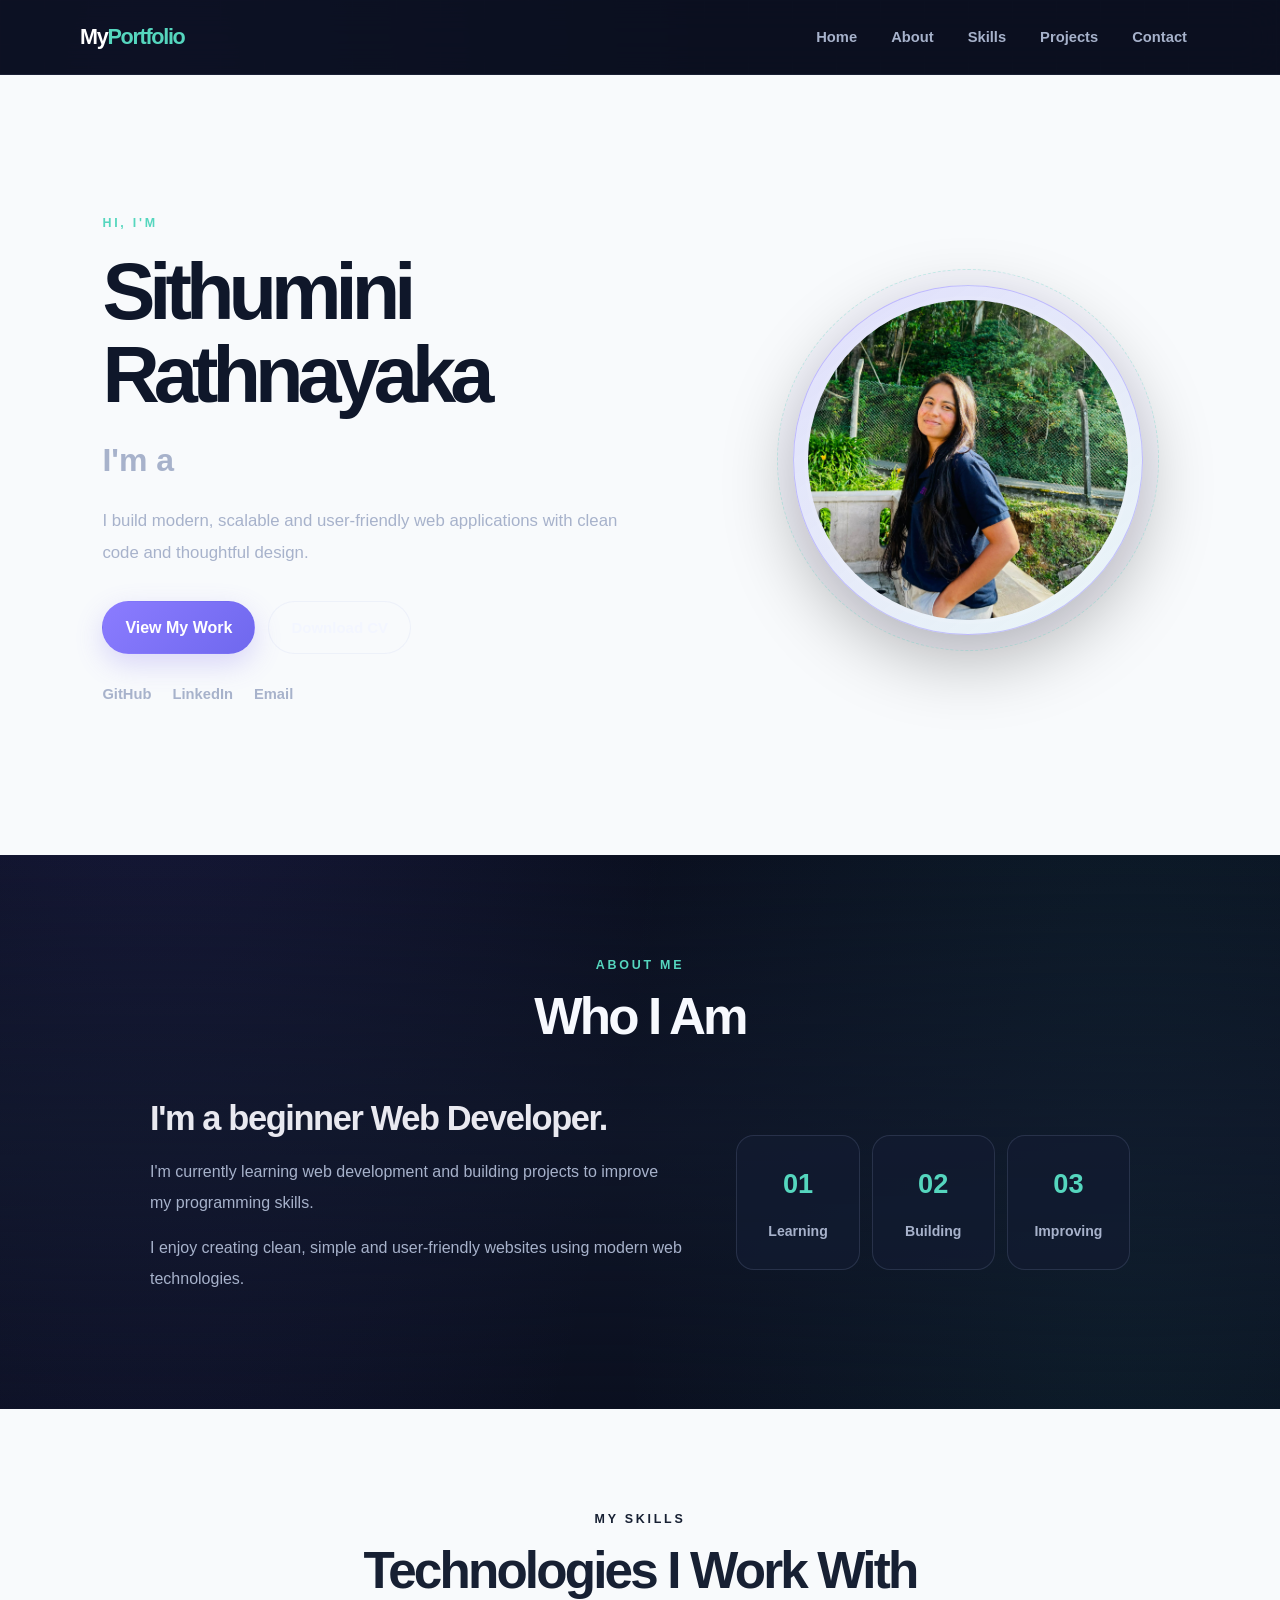
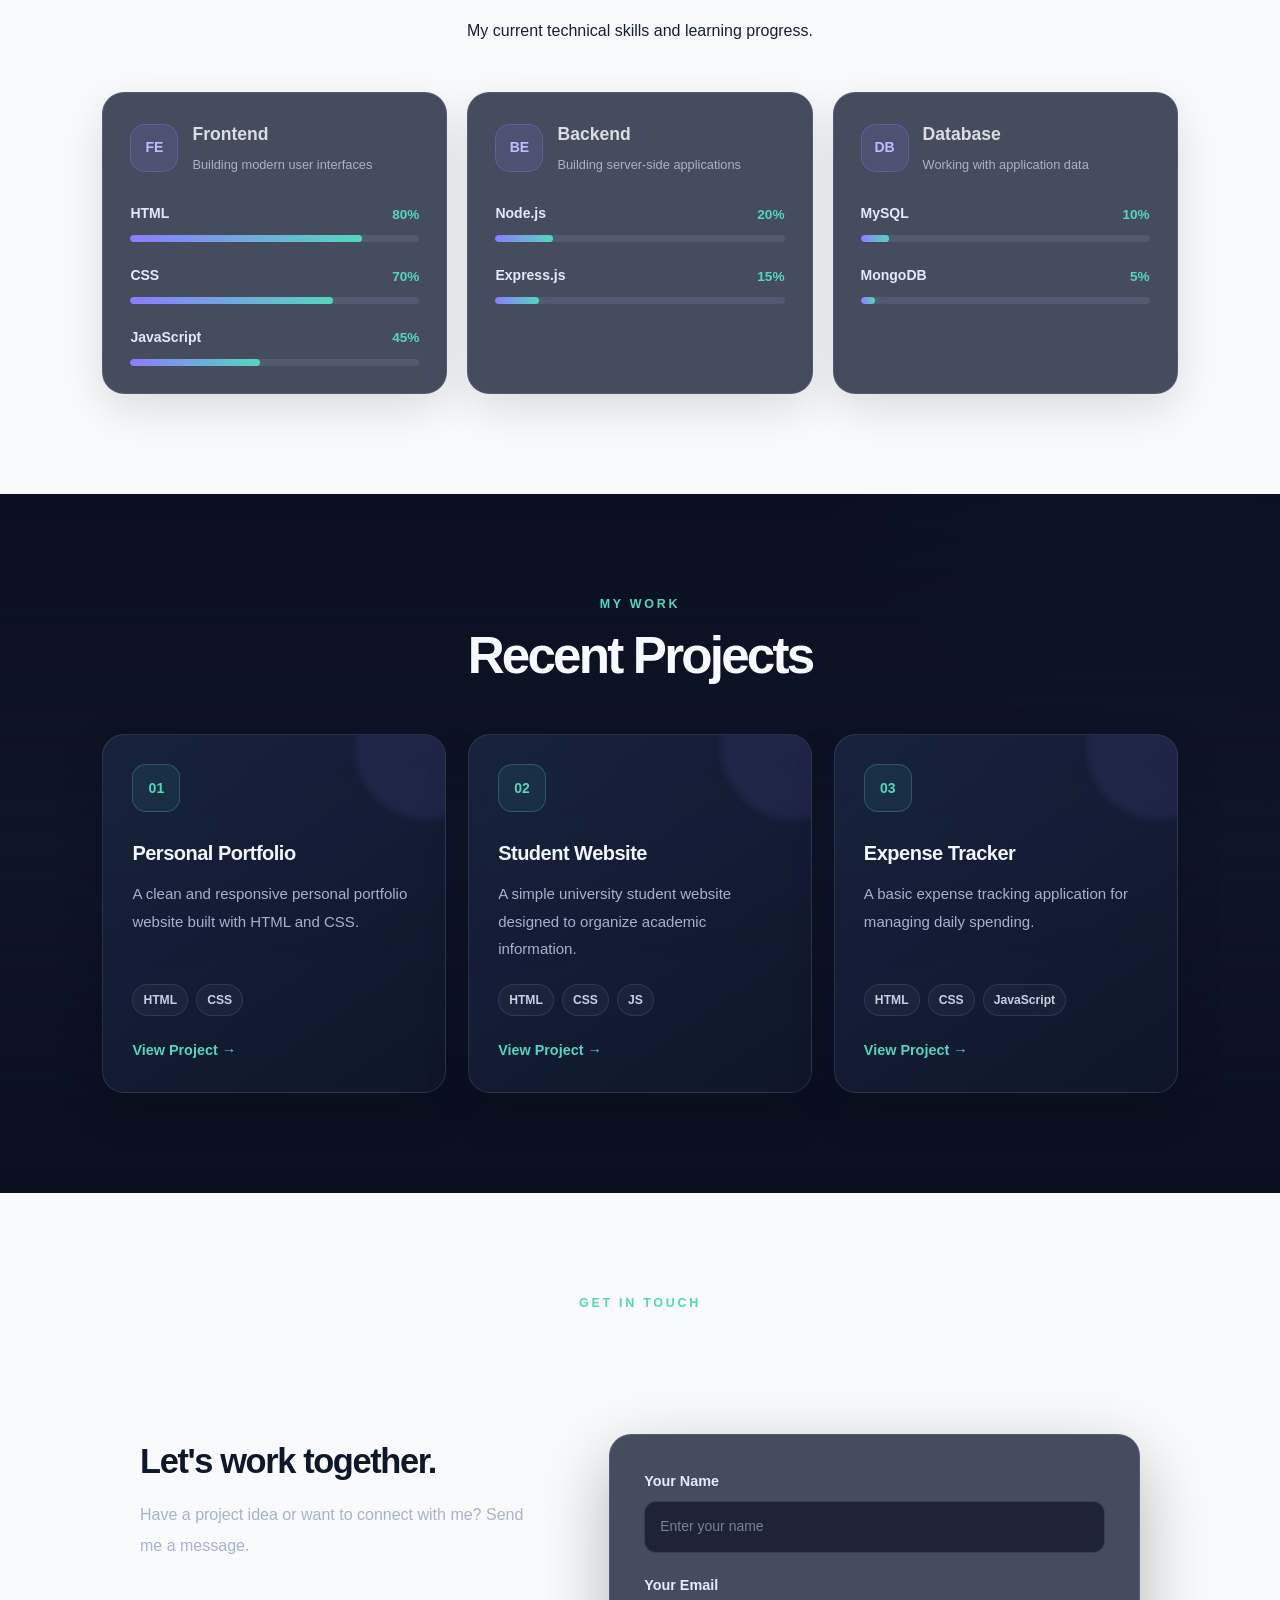
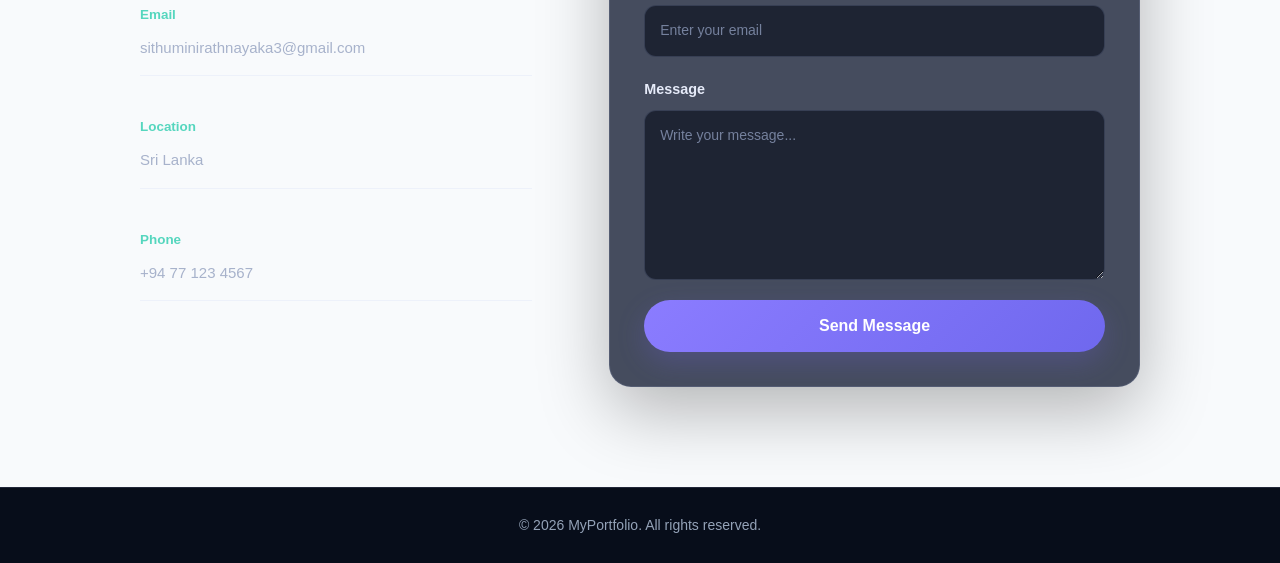
==== commit 4632c5fc: "add social media link" ====
--- a/index.html
+++ b/index.html
@@ -113,7 +113,7 @@
             <div class="social-links">
 
                 <a
-                    href="https://github.com/"
+                    href="https://github.com/Sithumini1016"
                     target="_blank"
                     rel="noopener noreferrer"
                 >
@@ -121,14 +121,14 @@
                 </a>
 
                 <a
-                    href="https://linkedin.com/"
+                    href="https://www.linkedin.com/in/sithuminirathnayaka/?isSelfProfile=true"
                     target="_blank"
                     rel="noopener noreferrer"
                 >
                     LinkedIn
                 </a>
 
-                <a href="mailto:yourname@email.com">
+                <a href="sithuminirathnayaka3@gmail.com">
                     Email
                 </a>
 
--- a/style.css
+++ b/style.css
@@ -265,7 +265,7 @@
 
 
 .section-title h2 {
-    color: #0F172A;
+    color: #f7f9fe;
 
     font-size: 38px;
 }
@@ -296,7 +296,7 @@
 
 
 .about-text h3 {
-    color: #0F172A;
+    color: #e9e9f0;
 
     font-size: 28px;
 
@@ -305,7 +305,7 @@
 
 
 .about-text p {
-    color: #64748B;
+    color: #f6f9fc;
 
     line-height: 1.8;
 
@@ -357,29 +357,30 @@
 }
 
 
-/* =========================
-   SKILLS SECTION
-========================= */
-
+/* Fix Skills section heading visibility */
 .skills-section {
-    padding: 100px 8%;
-
-    background: #F8FAFC;
-}
-
-
+    background-color: #f8fafc;
+}
+
+.skills-section .section-heading h2,
+.skills-section .section-title {
+    color: #172033 !important;
+    opacity: 1 !important;
+    visibility: visible !important;
+    -webkit-text-fill-color: #172033 !important;
+}
+
+.skills-section .section-heading p,
 .skills-section .section-title span {
-    display: block;
-
-    max-width: 600px;
-
-    margin: 15px auto 0;
-
-    color: #64748B;
-
-    font-size: 15px;
-
-    line-height: 1.6;
+    color: #475569 !important;
+    opacity: 1 !important;
+    visibility: visible !important;
+}
+
+/* Keep the small accent label turquoise */
+.skills-section .section-label,
+.skills-section .section-subtitle {
+    color: #0f9f91 !important;
 }
 
 
@@ -423,7 +424,7 @@
     border-color: #2563EB;
 
     box-shadow:
-        0 15px 30px rgba(15, 23, 42, 0.08);
+        0 15px 30px rgba(199, 200, 202, 0.933);
 }
 
 
@@ -466,7 +467,7 @@
 
 
 .skill-category-header h3 {
-    color: #0F172A;
+    color: #dadde3;
 
     font-size: 21px;
 
@@ -1317,69 +1318,26 @@
 }
 
 
-/* =========================
-   HERO BUTTONS
-========================= */
-
-.hero-buttons {
-    display: flex;
-
-    gap: 15px;
-
-    flex-wrap: wrap;
-
-    margin-bottom: 30px;
-}
-
-
-.btn {
-    display: inline-block;
-
+/* Download CV Button */
+.btn-outline {
+    background: #ffffff;
+    color: #4338ca;
+    border: 2px solid #7c72ff;
+    border-radius: 30px;
     padding: 13px 28px;
-
-    background: #2563EB;
-
-    color: #FFFFFF;
-
+    font-size: 15px;
+    font-weight: 700;
     text-decoration: none;
-
-    border-radius: 6px;
-
-    font-size: 15px;
-
-    font-weight: 600;
-
-    border: 2px solid #2563EB;
-
-    transition: 0.3s;
-}
-
-
-.btn:hover {
-    background: #1D4ED8;
-
-    border-color: #1D4ED8;
-
+    transition: all 0.3s ease;
+}
+
+.btn-outline:hover {
+    background: #6c63ff;
+    color: #ffffff;
+    border-color: #6c63ff;
     transform: translateY(-2px);
-}
-
-
-/* Outline button */
-
-.btn-outline {
-    background: transparent;
-
-    color: #2563EB;
-}
-
-
-.btn-outline:hover {
-    background: #2563EB;
-
-    color: #FFFFFF;
-}
-
-
+    box-shadow: 0 8px 20px rgba(108, 99, 255, 0.2);
+}
 /* =========================
    SOCIAL LINKS
 ========================= */
@@ -2635,1234 +2593,3 @@
         transition-duration: .01ms !important;
     }
 }
-/* ==========================================================
-   MODERN PORTFOLIO — Clean light theme
-   Replace your existing style.css with this file.
-   ========================================================== */
-
-@import url('https://fonts.googleapis.com/css2?family=Inter:wght@400;500;600;700;800&family=Plus+Jakarta+Sans:wght@500;600;700;800&display=swap');
-
-:root {
-    --page: #f5f7fb;
-    --page-alt: #edf2f8;
-    --surface: #ffffff;
-    --surface-soft: #f8faff;
-    --ink: #172033;
-    --ink-soft: #34415a;
-    --muted: #5b667b;
-    --muted-strong: #46536b;
-    --accent: #315de8;
-    --accent-hover: #2448c5;
-    --accent-soft: #e9efff;
-    --mint: #0f8b78;
-    --line: #dce3ee;
-    --line-strong: #c8d2e2;
-    --shadow-sm: 0 8px 24px rgba(25, 42, 75, 0.06);
-    --shadow-md: 0 18px 45px rgba(25, 42, 75, 0.10);
-    --radius: 18px;
-    --content: 1120px;
-}
-
-* {
-    box-sizing: border-box;
-    margin: 0;
-    padding: 0;
-}
-
-html {
-    scroll-behavior: smooth;
-    scroll-padding-top: 92px;
-}
-
-body {
-    min-width: 320px;
-    overflow-x: hidden;
-    background: var(--page);
-    color: var(--ink);
-    font-family: 'Inter', Arial, sans-serif;
-    font-size: 16px;
-    line-height: 1.7;
-    -webkit-font-smoothing: antialiased;
-    text-rendering: optimizeLegibility;
-}
-
-body, input, textarea, button {
-    font-family: 'Inter', Arial, sans-serif;
-}
-
-h1, h2, h3, h4, .logo {
-    font-family: 'Plus Jakarta Sans', 'Inter', Arial, sans-serif;
-    color: var(--ink);
-    line-height: 1.2;
-    letter-spacing: -0.035em;
-}
-
-p {
-    color: var(--muted);
-}
-
-a {
-    color: inherit;
-    text-decoration: none;
-}
-
-img {
-    display: block;
-    max-width: 100%;
-}
-
-button, input, textarea {
-    font-size: inherit;
-}
-
-button, a {
-    -webkit-tap-highlight-color: transparent;
-}
-
-a:focus-visible, button:focus-visible, input:focus-visible,
-textarea:focus-visible {
-    outline: 3px solid rgba(49, 93, 232, 0.45);
-    outline-offset: 3px;
-}
-
-::selection {
-    background: #dbe5ff;
-    color: #172033;
-}
-
-section {
-    padding: 92px 24px;
-}
-
-/* Navigation */
-.navbar {
-    position: sticky;
-    top: 0;
-    z-index: 1000;
-    display: flex;
-    align-items: center;
-    justify-content: space-between;
-    gap: 24px;
-    width: 100%;
-    min-height: 76px;
-    padding: 14px max(24px, calc((100% - var(--content)) / 2));
-    background: rgba(255, 255, 255, 0.94);
-    border-bottom: 1px solid var(--line);
-    box-shadow: 0 3px 18px rgba(25, 42, 75, 0.035);
-    backdrop-filter: blur(14px);
-}
-
-.logo {
-    flex-shrink: 0;
-    font-size: 1.35rem;
-    font-weight: 800;
-    letter-spacing: -0.06em;
-    color: var(--ink);
-}
-
-.logo span {
-    color: var(--accent);
-}
-
-.nav-links {
-    display: flex;
-    align-items: center;
-    justify-content: flex-end;
-    flex-wrap: wrap;
-    gap: 5px;
-    list-style: none;
-}
-
-.nav-links a {
-    display: inline-flex;
-    align-items: center;
-    min-height: 40px;
-    padding: 8px 13px;
-    border-radius: 999px;
-    color: var(--muted-strong);
-    font-size: 0.9rem;
-    font-weight: 600;
-    transition: color .2s ease, background .2s ease;
-}
-
-.nav-links a:hover {
-    color: var(--accent);
-    background: var(--accent-soft);
-}
-
-/* Hero */
-.hero {
-    display: flex;
-    align-items: center;
-    min-height: min(780px, calc(100vh - 76px));
-    padding: 95px 24px 88px;
-    background:
-        radial-gradient(ellipse at 82% 22%, rgba(49, 93, 232, 0.08), transparent 34%),
-        linear-gradient(180deg, #ffffff 0%, var(--page) 100%);
-}
-
-.hero-container {
-    display: grid;
-    grid-template-columns: minmax(0, 1.15fr) minmax(270px, .85fr);
-    align-items: center;
-    gap: clamp(38px, 7vw, 88px);
-    width: 100%;
-    max-width: var(--content);
-    margin: 0 auto;
-}
-
-.hero-content {
-    min-width: 0;
-    max-width: 700px;
-}
-
-.hero-intro, .small-text, .section-title > p {
-    margin-bottom: 13px;
-    color: var(--accent);
-    font-size: 0.78rem;
-    font-weight: 800;
-    letter-spacing: .16em;
-    text-transform: uppercase;
-}
-
-.hero h1 {
-    max-width: 760px;
-    margin-bottom: 14px;
-    font-size: clamp(2.65rem, 5.7vw, 4.8rem);
-    font-weight: 800;
-    line-height: 1.08;
-    letter-spacing: -.065em;
-    overflow-wrap: anywhere;
-}
-
-.hero h2 {
-    margin-bottom: 21px;
-    color: var(--ink-soft);
-    font-size: clamp(1.35rem, 2.5vw, 2rem);
-    font-weight: 700;
-    line-height: 1.4;
-    letter-spacing: -.04em;
-}
-
-#typing-text {
-    color: var(--accent);
-}
-
-.hero-description {
-    max-width: 590px;
-    margin-bottom: 29px;
-    color: var(--muted);
-    font-size: 1.04rem;
-    line-height: 1.85;
-}
-
-.hero-buttons {
-    display: flex;
-    flex-wrap: wrap;
-    gap: 13px;
-    margin-bottom: 25px;
-}
-
-.btn {
-    display: inline-flex;
-    align-items: center;
-    justify-content: center;
-    min-height: 48px;
-    padding: 12px 23px;
-    border: 1px solid var(--accent);
-    border-radius: 10px;
-    background: var(--accent);
-    color: #fff;
-    box-shadow: 0 7px 18px rgba(49, 93, 232, 0.18);
-    cursor: pointer;
-    font-size: .94rem;
-    font-weight: 700;
-    line-height: 1.3;
-    transition: background .2s ease, border-color .2s ease, transform .2s ease, box-shadow .2s ease;
-}
-
-.btn:hover {
-    transform: translateY(-2px);
-    border-color: var(--accent-hover);
-    background: var(--accent-hover);
-    box-shadow: 0 10px 23px rgba(49, 93, 232, 0.22);
-}
-
-.btn-outline {
-    background: transparent;
-    color: var(--accent);
-    box-shadow: none;
-}
-
-.btn-outline:hover {
-    border-color: var(--accent);
-    background: var(--accent-soft);
-    color: var(--accent-hover);
-    box-shadow: none;
-}
-
-.social-links {
-    display: flex;
-    flex-wrap: wrap;
-    gap: 22px;
-}
-
-.social-links a {
-    color: var(--muted-strong);
-    font-size: .91rem;
-    font-weight: 600;
-    transition: color .2s ease;
-}
-
-.social-links a:hover {
-    color: var(--accent);
-}
-
-.hero-image {
-    display: flex;
-    align-items: center;
-    justify-content: center;
-    min-width: 0;
-}
-
-.image-circle {
-    position: relative;
-    width: min(100%, 360px);
-    aspect-ratio: 1;
-    padding: 9px;
-    border: 1px solid #d5def6;
-    border-radius: 50%;
-    background: linear-gradient(145deg, #e8edff, #f8fbff 65%, #dff5ef);
-    box-shadow: 0 0 0 12px rgba(49, 93, 232, 0.045), var(--shadow-md);
-}
-
-.image-circle::before {
-    position: absolute;
-    inset: -15px;
-    border: 1px dashed #bdcafa;
-    border-radius: 50%;
-    content: "";
-    pointer-events: none;
-}
-
-.image-circle img {
-    width: 100%;
-    height: 100%;
-    border: 4px solid #fff;
-    border-radius: 50%;
-    object-fit: cover;
-    object-position: center;
-}
-
-/* Section headings */
-.section-title {
-    max-width: 760px;
-    margin: 0 auto 45px;
-    text-align: center;
-}
-
-.section-title > p {
-    margin-bottom: 11px;
-}
-
-.section-title h2 {
-    font-size: clamp(2rem, 4vw, 3rem);
-    font-weight: 800;
-    line-height: 1.2;
-    letter-spacing: -.055em;
-}
-
-.section-title > span {
-    display: block;
-    max-width: 650px;
-    margin: 14px auto 0;
-    color: var(--muted);
-    font-size: .98rem;
-    line-height: 1.75;
-}
-
-/* About */
-.about-section {
-    background: var(--surface);
-}
-
-.about-content {
-    display: grid;
-    grid-template-columns: minmax(0, 1.1fr) minmax(260px, .9fr);
-    align-items: center;
-    gap: clamp(30px, 6vw, 64px);
-    max-width: 1000px;
-    margin: 0 auto;
-}
-
-.about-text h3, .contact-info h3 {
-    margin-bottom: 17px;
-    font-size: clamp(1.55rem, 3vw, 2.1rem);
-    font-weight: 800;
-    line-height: 1.3;
-}
-
-.about-text p, .contact-info > p {
-    margin-bottom: 14px;
-    color: var(--muted);
-    line-height: 1.9;
-}
-
-.about-info {
-    display: grid;
-    grid-template-columns: repeat(3, minmax(0, 1fr));
-    gap: 12px;
-}
-
-.info-box {
-    display: flex;
-    flex-direction: column;
-    align-items: center;
-    justify-content: center;
-    min-height: 128px;
-    padding: 18px 9px;
-    border: 1px solid var(--line);
-    border-radius: 14px;
-    background: var(--surface-soft);
-    text-align: center;
-    transition: transform .2s ease, border-color .2s ease, box-shadow .2s ease;
-}
-
-.info-box:hover {
-    transform: translateY(-4px);
-    border-color: #b8c8fa;
-    box-shadow: var(--shadow-sm);
-}
-
-.info-box strong {
-    display: block;
-    margin-bottom: 6px;
-    color: var(--accent);
-    font-family: 'Plus Jakarta Sans', sans-serif;
-    font-size: 1.7rem;
-    font-weight: 800;
-}
-
-.info-box span {
-    color: var(--muted-strong);
-    font-size: .84rem;
-    font-weight: 600;
-}
-
-/* Skills */
-.skills-section {
-    background: var(--page);
-}
-
-.skills-container {
-    display: grid;
-    grid-template-columns: repeat(3, minmax(0, 1fr));
-    gap: 22px;
-    max-width: var(--content);
-    margin: 0 auto;
-}
-
-.skill-category {
-    padding: 27px;
-    border: 1px solid var(--line);
-    border-radius: var(--radius);
-    background: var(--surface);
-    box-shadow: var(--shadow-sm);
-    transition: transform .22s ease, border-color .22s ease, box-shadow .22s ease;
-}
-
-.skill-category:hover {
-    transform: translateY(-4px);
-    border-color: #c3d0f5;
-    box-shadow: var(--shadow-md);
-}
-
-.skill-category-header {
-    display: flex;
-    align-items: center;
-    gap: 14px;
-    margin-bottom: 27px;
-}
-
-.skill-icon {
-    display: flex;
-    flex: 0 0 48px;
-    align-items: center;
-    justify-content: center;
-    width: 48px;
-    height: 48px;
-    border: 1px solid #d6e0ff;
-    border-radius: 13px;
-    background: var(--accent-soft);
-    color: var(--accent);
-    font-size: .88rem;
-    font-weight: 800;
-}
-
-.skill-category-header h3 {
-    margin-bottom: 4px;
-    font-size: 1.08rem;
-    font-weight: 800;
-}
-
-.skill-category-header p {
-    color: var(--muted);
-    font-size: .79rem;
-    line-height: 1.5;
-}
-
-.skill {
-    margin-bottom: 21px;
-}
-
-.skill:last-child {
-    margin-bottom: 0;
-}
-
-.skill-info {
-    display: flex;
-    align-items: center;
-    justify-content: space-between;
-    gap: 12px;
-    margin-bottom: 9px;
-}
-
-.skill-info span {
-    color: var(--ink-soft);
-    font-size: .9rem;
-    font-weight: 600;
-}
-
-.skill-info strong {
-    color: var(--accent);
-    font-size: .84rem;
-    font-weight: 700;
-}
-
-.skill-bar {
-    width: 100%;
-    height: 8px;
-    overflow: hidden;
-    border-radius: 999px;
-    background: #e7ecf4;
-}
-
-.skill-progress {
-    height: 100%;
-    border-radius: inherit;
-    background: linear-gradient(90deg, #315de8, #5c86ff);
-    transition: width .8s ease;
-}
-
-/* Projects — supports both simple cards and image/content cards */
-.projects-section {
-    background: var(--surface);
-}
-
-.projects-grid {
-    display: grid;
-    grid-template-columns: repeat(3, minmax(0, 1fr));
-    gap: 23px;
-    max-width: 1150px;
-    margin: 0 auto;
-}
-
-.project-card {
-    position: relative;
-    display: flex;
-    flex-direction: column;
-    min-width: 0;
-    overflow: hidden;
-    border: 1px solid var(--line);
-    border-radius: var(--radius);
-    background: var(--surface);
-    box-shadow: var(--shadow-sm);
-    transition: transform .23s ease, border-color .23s ease, box-shadow .23s ease;
-}
-
-.project-card:hover {
-    transform: translateY(-5px);
-    border-color: #c4d0ef;
-    box-shadow: var(--shadow-md);
-}
-
-.project-number {
-    display: inline-flex;
-    align-items: center;
-    justify-content: center;
-    width: 43px;
-    height: 43px;
-    margin: 25px 25px 16px;
-    border: 1px solid #d6e0ff;
-    border-radius: 12px;
-    background: var(--accent-soft);
-    color: var(--accent);
-    font-size: .86rem;
-    font-weight: 800;
-}
-
-.project-card > h3 {
-    margin: 0 25px 10px;
-    font-size: 1.2rem;
-    font-weight: 800;
-}
-
-.project-card > p {
-    flex: 1;
-    margin: 0 25px;
-    color: var(--muted);
-    font-size: .93rem;
-    line-height: 1.8;
-}
-
-.project-card > .project-tech,
-.project-card > .project-link {
-    margin-right: 25px;
-    margin-left: 25px;
-}
-
-.project-tech {
-    display: flex;
-    flex-wrap: wrap;
-    gap: 8px;
-    margin-top: 20px;
-    margin-bottom: 22px;
-}
-
-.project-tech span, .technology-list span {
-    display: inline-flex;
-    align-items: center;
-    padding: 5px 10px;
-    border: 1px solid #d9e3ff;
-    border-radius: 7px;
-    background: #f0f4ff;
-    color: #2448a8;
-    font-size: .76rem;
-    font-weight: 700;
-}
-
-.project-link {
-    align-self: flex-start;
-    margin-bottom: 25px;
-    color: var(--accent);
-    font-size: .9rem;
-    font-weight: 700;
-    transition: color .2s ease, transform .2s ease;
-}
-
-.project-link:hover {
-    transform: translateX(3px);
-    color: var(--accent-hover);
-}
-
-/* Project cards with image overlay */
-.project-image {
-    position: relative;
-    width: 100%;
-    height: 235px;
-    overflow: hidden;
-    background: var(--page-alt);
-}
-
-.project-image img {
-    display: block;
-    width: 100%;
-    height: 100%;
-    object-fit: cover;
-    transition: transform .35s ease;
-}
-
-.project-card:hover .project-image img {
-    transform: scale(1.035);
-}
-
-.project-overlay {
-    position: absolute;
-    inset: 0;
-    display: flex;
-    align-items: center;
-    justify-content: center;
-    background: rgba(19, 32, 61, .72);
-    opacity: 0;
-    transition: opacity .25s ease;
-}
-
-.project-card:hover .project-overlay,
-.project-card:focus-within .project-overlay {
-    opacity: 1;
-}
-
-.project-preview {
-    padding: 11px 19px;
-    border: 1px solid rgba(255,255,255,.75);
-    border-radius: 9px;
-    background: #fff;
-    color: var(--ink);
-    font-size: .88rem;
-    font-weight: 700;
-    transform: translateY(7px);
-    transition: transform .25s ease, background .2s ease, color .2s ease;
-}
-
-.project-card:hover .project-preview,
-.project-card:focus-within .project-preview {
-    transform: translateY(0);
-}
-
-.project-preview:hover {
-    background: var(--accent);
-    color: #fff;
-}
-
-.project-content {
-    display: flex;
-    flex: 1;
-    flex-direction: column;
-    align-items: flex-start;
-    padding: 25px;
-}
-
-.project-category {
-    display: inline-block;
-    margin-bottom: 11px;
-    color: var(--accent);
-    font-size: .73rem;
-    font-weight: 800;
-    letter-spacing: .12em;
-    text-transform: uppercase;
-}
-
-.project-content h3 {
-    margin-bottom: 11px;
-    font-size: 1.3rem;
-    font-weight: 800;
-}
-
-.project-content p {
-    margin-bottom: 18px;
-    color: var(--muted);
-    font-size: .94rem;
-    line-height: 1.8;
-}
-
-.project-content .project-tech {
-    margin-top: auto;
-    margin-bottom: 20px;
-}
-
-.project-links {
-    display: flex;
-    align-items: center;
-    flex-wrap: wrap;
-    gap: 18px;
-    width: 100%;
-    padding-top: 17px;
-    border-top: 1px solid var(--line);
-}
-
-.project-links a {
-    color: var(--muted-strong);
-    font-size: .84rem;
-    font-weight: 700;
-    transition: color .2s ease;
-}
-
-.project-links a:first-child,
-.project-links a:hover {
-    color: var(--accent);
-}
-
-/* Contact */
-.contact-section {
-    background: var(--page);
-}
-
-.contact-container {
-    display: grid;
-    grid-template-columns: minmax(0, .85fr) minmax(0, 1.15fr);
-    align-items: start;
-    gap: clamp(32px, 6vw, 72px);
-    max-width: 1050px;
-    margin: 0 auto;
-}
-
-.contact-info h3 {
-    margin-bottom: 15px;
-}
-
-.contact-info > p {
-    margin-bottom: 25px;
-}
-
-.contact-item {
-    display: flex;
-    flex-direction: column;
-    gap: 4px;
-    margin-bottom: 17px;
-    padding: 13px 0;
-    border-bottom: 1px solid var(--line);
-}
-
-.contact-item strong {
-    color: var(--ink-soft);
-    font-size: .84rem;
-    font-weight: 700;
-}
-
-.contact-item span {
-    color: var(--muted);
-    font-size: .94rem;
-    overflow-wrap: anywhere;
-}
-
-.contact-form {
-    padding: clamp(22px, 4vw, 34px);
-    border: 1px solid var(--line);
-    border-radius: var(--radius);
-    background: var(--surface);
-    box-shadow: var(--shadow-md);
-}
-
-.form-group {
-    margin-bottom: 19px;
-}
-
-.form-group label {
-    display: block;
-    margin-bottom: 8px;
-    color: var(--ink-soft);
-    font-size: .9rem;
-    font-weight: 700;
-}
-
-.form-group input, .form-group textarea {
-    display: block;
-    width: 100%;
-    padding: 13px 14px;
-    border: 1px solid var(--line-strong);
-    border-radius: 10px;
-    outline: none;
-    background: #fbfcff;
-    color: var(--ink);
-    font: inherit;
-    font-size: .94rem;
-    line-height: 1.5;
-    transition: border-color .2s ease, box-shadow .2s ease, background .2s ease;
-}
-
-.form-group input::placeholder, .form-group textarea::placeholder {
-    color: #7a8599;
-    opacity: 1;
-}
-
-.form-group input:focus, .form-group textarea:focus {
-    border-color: var(--accent);
-    background: #fff;
-    box-shadow: 0 0 0 4px rgba(49, 93, 232, .10);
-}
-
-.form-group textarea {
-    min-height: 145px;
-    resize: vertical;
-}
-
-.contact-form .btn {
-    width: 100%;
-    border: 1px solid var(--accent);
-}
-
-/* Footer */
-.footer {
-    padding: 25px 24px;
-    border-top: 1px solid var(--line);
-    background: #172033;
-    text-align: center;
-}
-
-.footer p {
-    color: #e0e6f1;
-    font-size: .88rem;
-}
-
-/* Project details pages */
-.project-details-hero {
-    padding: 135px 24px 85px;
-    border-bottom: 1px solid var(--line);
-    background: linear-gradient(180deg, #fff, var(--page));
-}
-
-.project-details-container, .project-content-wrapper {
-    width: 100%;
-    max-width: 1000px;
-    margin: 0 auto;
-}
-
-.back-link {
-    display: inline-block;
-    margin-bottom: 35px;
-    color: var(--muted-strong);
-    font-size: .9rem;
-    font-weight: 600;
-    transition: color .2s ease;
-}
-
-.back-link:hover {
-    color: var(--accent);
-}
-
-.project-details-hero .project-category {
-    margin-bottom: 13px;
-}
-
-.project-details-hero h1 {
-    margin-bottom: 19px;
-    font-size: clamp(2.5rem, 5.4vw, 3.8rem);
-    font-weight: 800;
-    letter-spacing: -.06em;
-}
-
-.project-details-hero p {
-    max-width: 760px;
-    color: var(--muted);
-    font-size: 1.05rem;
-    line-height: 1.85;
-}
-
-.project-detail-buttons {
-    display: flex;
-    flex-wrap: wrap;
-    gap: 13px;
-    margin-top: 27px;
-}
-
-.project-section {
-    padding: 78px 24px;
-    background: var(--surface);
-}
-
-.project-section-light {
-    background: var(--page);
-}
-
-.project-section-heading {
-    display: flex;
-    align-items: center;
-    gap: 15px;
-    margin-bottom: 26px;
-}
-
-.project-section-heading span {
-    color: var(--accent);
-    font-size: .83rem;
-    font-weight: 800;
-}
-
-.project-section-heading h2 {
-    font-size: clamp(1.7rem, 3.5vw, 2.25rem);
-    font-weight: 800;
-}
-
-.project-section > .project-content-wrapper > p {
-    max-width: 850px;
-    color: var(--muted);
-    font-size: 1rem;
-    line-height: 1.9;
-}
-
-.feature-grid {
-    display: grid;
-    grid-template-columns: repeat(2, minmax(0, 1fr));
-    gap: 18px;
-}
-
-.feature-card {
-    padding: 23px;
-    border: 1px solid var(--line);
-    border-radius: 14px;
-    background: var(--surface);
-    transition: transform .2s ease, border-color .2s ease, box-shadow .2s ease;
-}
-
-.feature-card:hover {
-    transform: translateY(-3px);
-    border-color: #c4d0ef;
-    box-shadow: var(--shadow-sm);
-}
-
-.feature-card h3 {
-    margin-bottom: 9px;
-    font-size: 1.08rem;
-    font-weight: 800;
-}
-
-.feature-card p {
-    color: var(--muted);
-    font-size: .92rem;
-    line-height: 1.8;
-}
-
-.technology-list {
-    display: flex;
-    flex-wrap: wrap;
-    gap: 10px;
-}
-
-.technology-list span {
-    padding: 8px 13px;
-}
-
-.screenshots-grid {
-    display: grid;
-    grid-template-columns: repeat(2, minmax(0, 1fr));
-    gap: 22px;
-}
-
-.screenshot-card {
-    overflow: hidden;
-    border: 1px solid var(--line);
-    border-radius: 14px;
-    background: var(--surface);
-    box-shadow: var(--shadow-sm);
-}
-
-.screenshot-card img {
-    display: block;
-    width: 100%;
-    height: auto;
-    transition: transform .3s ease;
-}
-
-.screenshot-card:hover img {
-    transform: scale(1.02);
-}
-
-.learning-list {
-    padding-left: 22px;
-}
-
-.learning-list li {
-    margin-bottom: 8px;
-    color: var(--muted);
-    font-size: .98rem;
-    line-height: 1.9;
-}
-
-.project-final {
-    padding: 82px 24px;
-    background: #172033;
-    text-align: center;
-}
-
-.project-final .project-content-wrapper {
-    max-width: 700px;
-}
-
-.project-final h2 {
-    margin-bottom: 14px;
-    color: #fff;
-    font-size: clamp(1.9rem, 4vw, 2.5rem);
-    font-weight: 800;
-}
-
-.project-final p {
-    margin: 0 auto;
-    color: #d0d8e6;
-    line-height: 1.8;
-}
-
-/* Responsive layouts */
-@media (max-width: 960px) {
-    .hero-container {
-        gap: 35px;
-    }
-
-    .skills-container {
-        grid-template-columns: repeat(2, minmax(0, 1fr));
-    }
-
-    .skill-category:last-child {
-        grid-column: 1 / -1;
-    }
-
-    .projects-grid {
-        grid-template-columns: repeat(2, minmax(0, 1fr));
-    }
-
-    .contact-container {
-        gap: 32px;
-    }
-}
-
-@media (max-width: 700px) {
-    html {
-        scroll-padding-top: 125px;
-    }
-
-    section {
-        padding: 70px 20px;
-    }
-
-    .navbar {
-        flex-direction: column;
-        justify-content: center;
-        gap: 8px;
-        padding: 12px 14px;
-    }
-
-    .logo {
-        font-size: 1.22rem;
-    }
-
-    .nav-links {
-        justify-content: center;
-        gap: 1px;
-        width: 100%;
-    }
-
-    .nav-links a {
-        min-height: 34px;
-        padding: 6px 8px;
-        font-size: .79rem;
-    }
-
-    .hero {
-        min-height: auto;
-        padding: 54px 20px 70px;
-    }
-
-    .hero-container {
-        grid-template-columns: minmax(0, 1fr);
-        gap: 39px;
-    }
-
-    .hero-image {
-        grid-row: 1;
-    }
-
-    .image-circle {
-        width: min(64vw, 250px);
-    }
-
-    .hero-content {
-        text-align: center;
-    }
-
-    .hero h1 {
-        font-size: clamp(2.45rem, 10.5vw, 3.7rem);
-    }
-
-    .hero h2 {
-        font-size: clamp(1.25rem, 5vw, 1.65rem);
-    }
-
-    .hero-description {
-        margin-right: auto;
-        margin-left: auto;
-        font-size: .98rem;
-    }
-
-    .hero-buttons, .social-links {
-        justify-content: center;
-    }
-
-    .section-title {
-        margin-bottom: 34px;
-    }
-
-    .about-content, .contact-container {
-        grid-template-columns: minmax(0, 1fr);
-        gap: 28px;
-    }
-
-    .about-info {
-        gap: 9px;
-    }
-
-    .info-box {
-        min-height: 105px;
-        padding: 13px 5px;
-    }
-
-    .info-box strong {
-        font-size: 1.45rem;
-    }
-
-    .info-box span {
-        font-size: .76rem;
-    }
-
-    .skills-container, .projects-grid {
-        grid-template-columns: minmax(0, 1fr);
-    }
-
-    .skill-category:last-child {
-        grid-column: auto;
-    }
-
-    .skill-category {
-        padding: 23px;
-    }
-
-    .project-card > h3 {
-        font-size: 1.18rem;
-    }
-
-    .contact-form {
-        padding: 22px;
-    }
-
-    .project-details-hero {
-        padding: 115px 20px 65px;
-    }
-
-    .project-section {
-        padding: 65px 20px;
-    }
-
-    .project-section-heading {
-        align-items: flex-start;
-        gap: 11px;
-    }
-
-    .feature-grid, .screenshots-grid {
-        grid-template-columns: minmax(0, 1fr);
-    }
-
-    .project-detail-buttons {
-        align-items: stretch;
-        flex-direction: column;
-    }
-
-    .project-detail-buttons .btn {
-        width: 100%;
-    }
-}
-
-@media (max-width: 380px) {
-    .nav-links a {
-        padding: 6px;
-        font-size: .74rem;
-    }
-
-    .hero-buttons {
-        align-items: stretch;
-        flex-direction: column;
-    }
-
-    .hero-buttons .btn {
-        width: 100%;
-    }
-
-    .about-info {
-        grid-template-columns: 1fr;
-    }
-}
-
-@media (prefers-reduced-motion: reduce) {
-    *, *::before, *::after {
-        scroll-behavior: auto !important;
-        animation-duration: .01ms !important;
-        animation-iteration-count: 1 !important;
-        transition-duration: .01ms !important;
-    }
-}
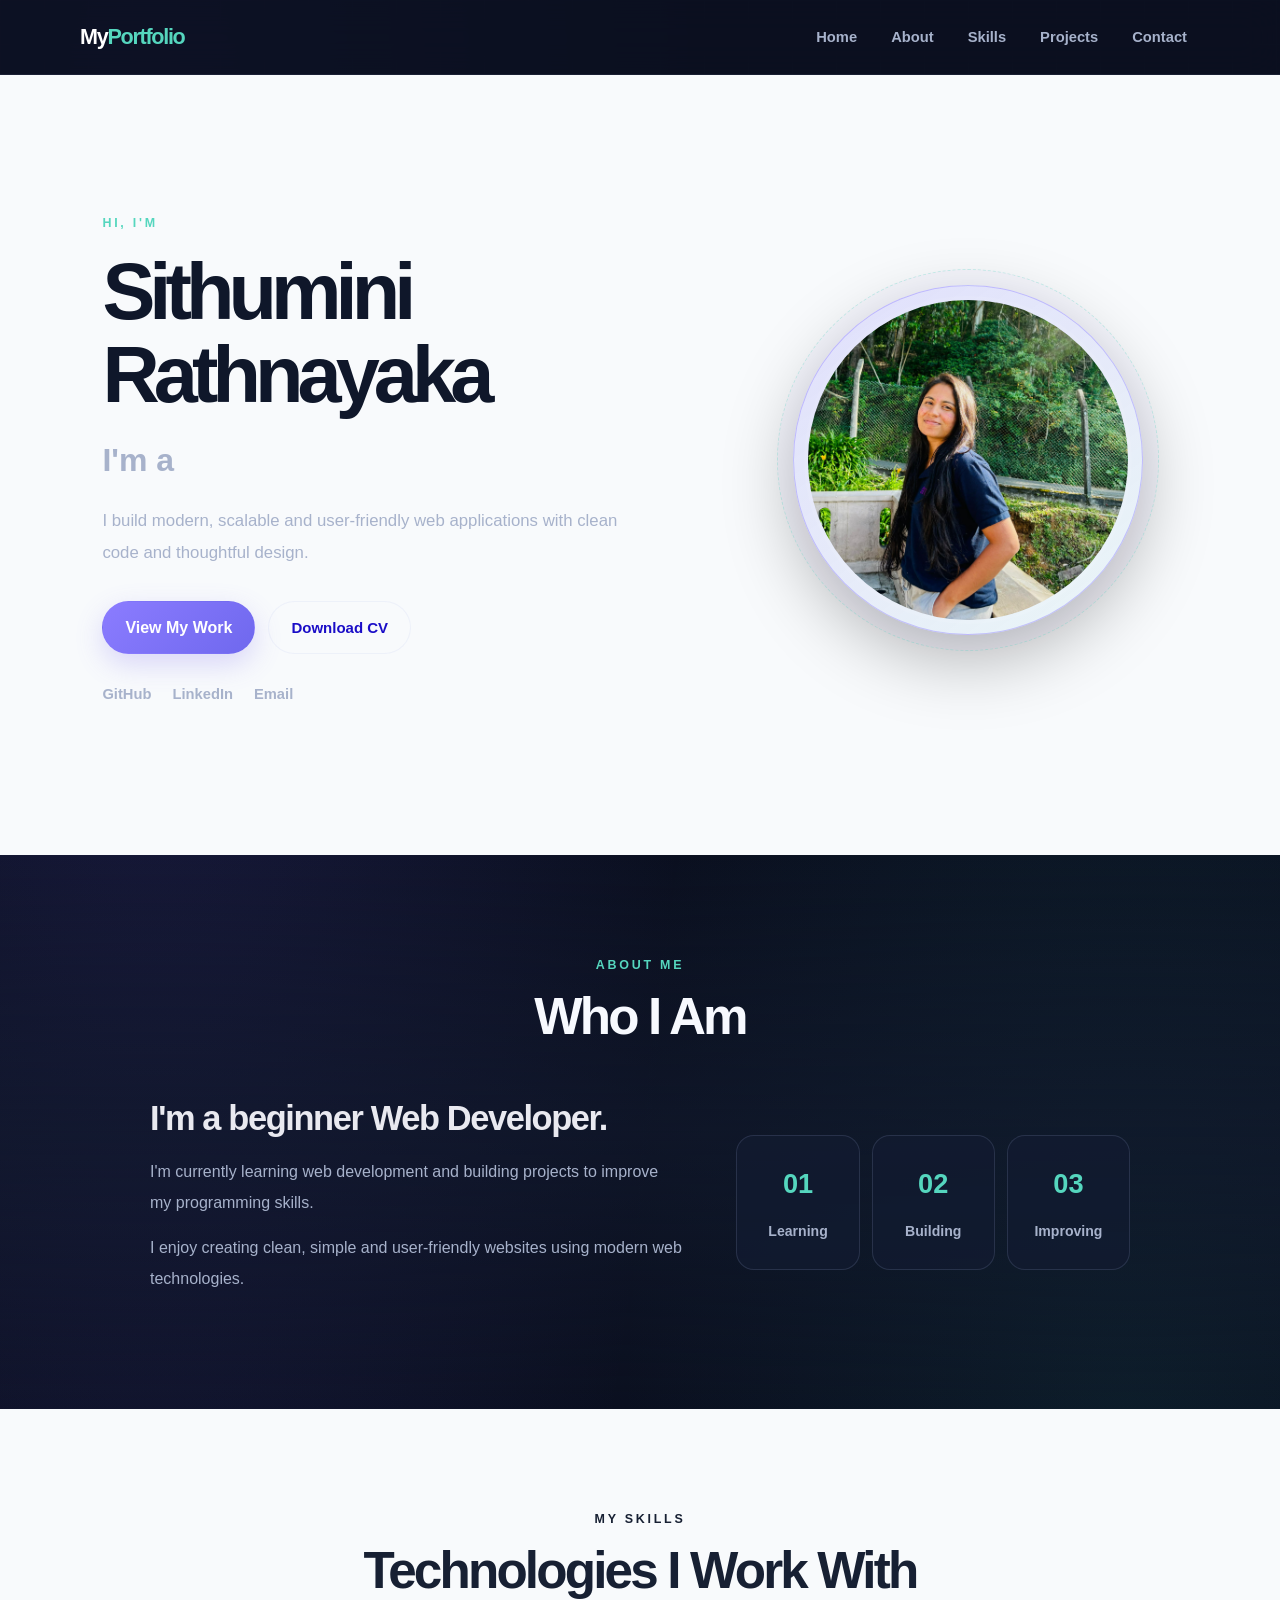
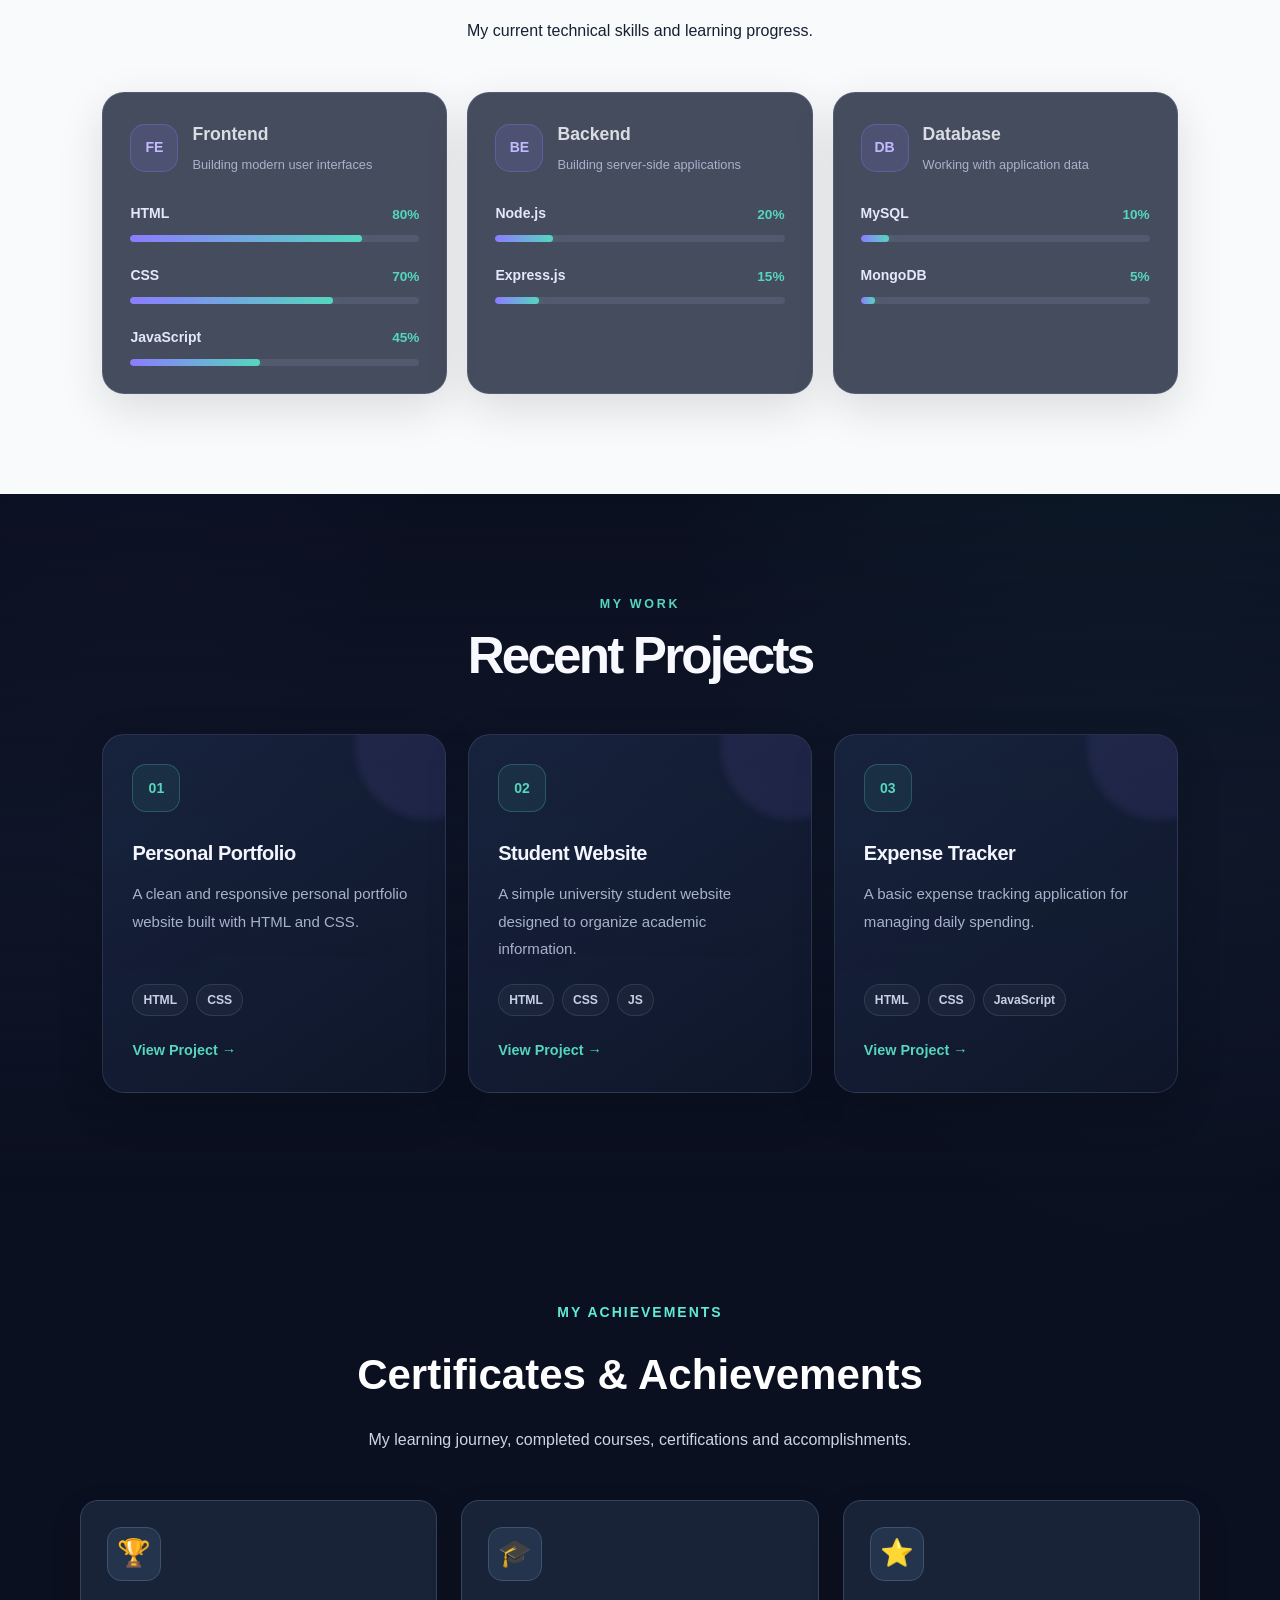
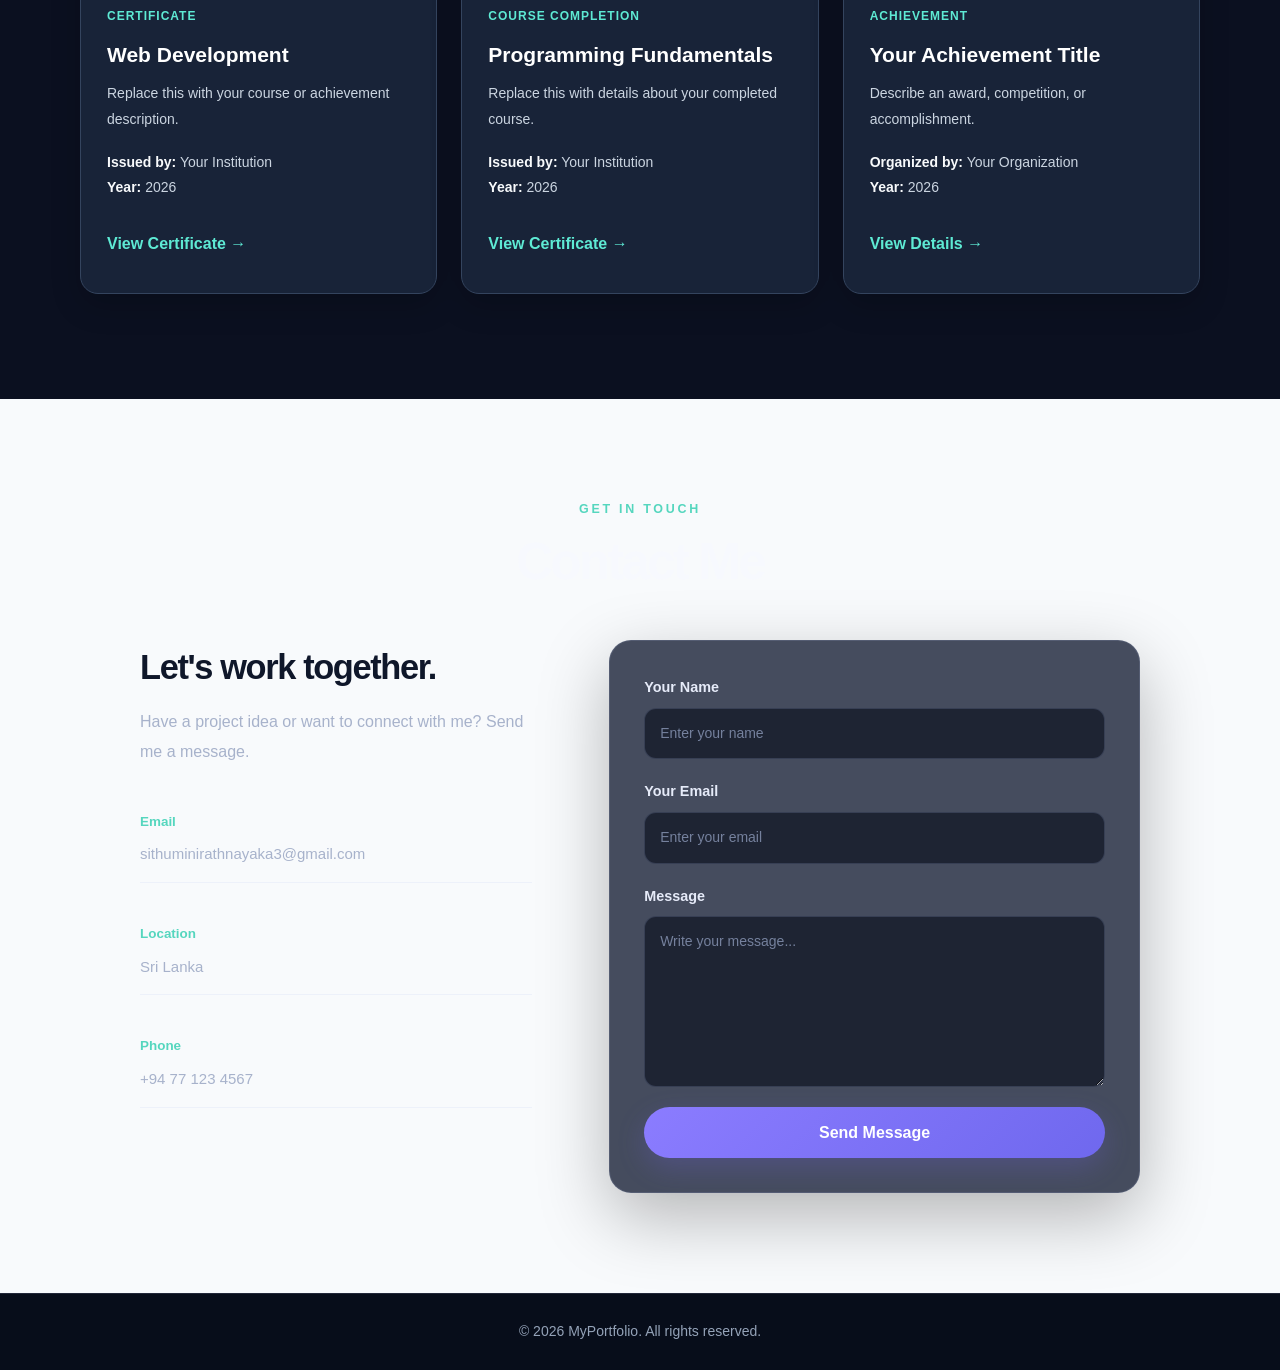
==== commit 69bfdd5d: "add new page" ====
--- a/index.html
+++ b/index.html
@@ -645,6 +645,102 @@
     </div>
 
 </section>
+
+<!-- ACHIEVEMENTS & CERTIFICATES SECTION -->
+<section id="certificates" class="certificates-section">
+
+    <div class="section-heading">
+        <span class="section-label">MY ACHIEVEMENTS</span>
+        <h2>Certificates & Achievements</h2>
+        <p>
+            My learning journey, completed courses,
+            certifications and accomplishments.
+        </p>
+    </div>
+
+    <div class="certificates-grid">
+
+        <!-- Certificate 1 -->
+        <article class="certificate-card">
+            <div class="certificate-icon">🏆</div>
+
+            <div class="certificate-content">
+                <span class="certificate-type">CERTIFICATE</span>
+                <h3>Web Development</h3>
+                <p>Replace this with your course or achievement description.</p>
+
+                <p class="certificate-issuer">
+                    <strong>Issued by:</strong> Your Institution
+                </p>
+
+                <p class="certificate-date">
+                    <strong>Year:</strong> 2026
+                </p>
+
+                <a href="certificates/web-development.pdf"
+                   class="certificate-link"
+                   target="_blank"
+                   rel="noopener">
+                    View Certificate →
+                </a>
+            </div>
+        </article>
+
+        <!-- Certificate 2 -->
+        <article class="certificate-card">
+            <div class="certificate-icon">🎓</div>
+
+            <div class="certificate-content">
+                <span class="certificate-type">COURSE COMPLETION</span>
+                <h3>Programming Fundamentals</h3>
+                <p>Replace this with details about your completed course.</p>
+
+                <p class="certificate-issuer">
+                    <strong>Issued by:</strong> Your Institution
+                </p>
+
+                <p class="certificate-date">
+                    <strong>Year:</strong> 2026
+                </p>
+
+                <a href="certificates/programming.pdf"
+                   class="certificate-link"
+                   target="_blank"
+                   rel="noopener">
+                    View Certificate →
+                </a>
+            </div>
+        </article>
+
+        <!-- Achievement 3 -->
+        <article class="certificate-card">
+            <div class="certificate-icon">⭐</div>
+
+            <div class="certificate-content">
+                <span class="certificate-type">ACHIEVEMENT</span>
+                <h3>Your Achievement Title</h3>
+                <p>Describe an award, competition, or accomplishment.</p>
+
+                <p class="certificate-issuer">
+                    <strong>Organized by:</strong> Your Organization
+                </p>
+
+                <p class="certificate-date">
+                    <strong>Year:</strong> 2026
+                </p>
+
+                <a href="certificates/achievement.pdf"
+                   class="certificate-link"
+                   target="_blank"
+                   rel="noopener">
+                    View Details →
+                </a>
+            </div>
+        </article>
+
+    </div>
+</section>
+
 <!-- =========================
      CONTACT SECTION
 ========================= -->
--- a/style.css
+++ b/style.css
@@ -1320,24 +1320,29 @@
 
 /* Download CV Button */
 .btn-outline {
-    background: #ffffff;
-    color: #4338ca;
-    border: 2px solid #7c72ff;
+    display: inline-block;
+    background: #6c63ff;
+    color: #1a0dc7 !important;
+    border: 2px solid #6c63ff;
     border-radius: 30px;
     padding: 13px 28px;
     font-size: 15px;
     font-weight: 700;
     text-decoration: none;
+    opacity: 1;
+    visibility: visible;
+    cursor: pointer;
     transition: all 0.3s ease;
 }
 
 .btn-outline:hover {
-    background: #6c63ff;
-    color: #ffffff;
-    border-color: #6c63ff;
+    background: #1405b6;
+    color: #4b04e4 !important;
+    border-color: #5145e5;
     transform: translateY(-2px);
-    box-shadow: 0 8px 20px rgba(108, 99, 255, 0.2);
-}
+    box-shadow: 0 8px 20px rgba(108, 99, 255, 0.3);
+}
+
 /* =========================
    SOCIAL LINKS
 ========================= */
@@ -2593,3 +2598,148 @@
         transition-duration: .01ms !important;
     }
 }
+```css
+/* =========================
+   ACHIEVEMENTS & CERTIFICATES
+========================= */
+
+.certificates-section {
+    padding: 100px 8%;
+    background: #101722;
+    color: #f8fafc;
+}
+
+/* Section heading */
+.certificates-section .section-heading {
+    max-width: 760px;
+    margin: 0 auto 45px;
+    text-align: center;
+}
+
+.certificates-section .section-label {
+    display: inline-block;
+    margin-bottom: 14px;
+    color: #5eead4;
+    font-size: 14px;
+    font-weight: 800;
+    letter-spacing: 2px;
+}
+
+.certificates-section .section-heading h2 {
+    color: #ffffff;
+    font-size: clamp(28px, 4vw, 42px);
+    font-weight: 800;
+    margin-bottom: 16px;
+}
+
+.certificates-section .section-heading p {
+    color: #cbd5e1;
+    font-size: 16px;
+    line-height: 1.8;
+}
+
+/* Certificate grid */
+.certificates-grid {
+    max-width: 1120px;
+    margin: 0 auto;
+    display: grid;
+    grid-template-columns: repeat(3, minmax(0, 1fr));
+    gap: 24px;
+}
+
+/* Individual cards */
+.certificate-card {
+    padding: 26px;
+    background: #182338;
+    border: 1px solid #34445e;
+    border-radius: 18px;
+    box-shadow: 0 12px 30px rgba(0, 0, 0, 0.18);
+    transition: transform 0.25s ease,
+                border-color 0.25s ease;
+}
+
+.certificate-card:hover {
+    transform: translateY(-5px);
+    border-color: #5eead4;
+}
+
+.certificate-icon {
+    display: grid;
+    place-items: center;
+    width: 54px;
+    height: 54px;
+    margin-bottom: 20px;
+    background: #24344c;
+    border: 1px solid #3c526d;
+    border-radius: 14px;
+    font-size: 27px;
+}
+
+.certificate-type {
+    color: #5eead4;
+    font-size: 12px;
+    font-weight: 800;
+    letter-spacing: 1px;
+}
+
+.certificate-content h3 {
+    margin: 12px 0;
+    color: #ffffff;
+    font-size: 21px;
+    line-height: 1.4;
+}
+
+.certificate-content p {
+    color: #cbd5e1;
+    font-size: 14px;
+    line-height: 1.8;
+}
+
+.certificate-content strong {
+    color: #f8fafc;
+}
+
+.certificate-issuer {
+    margin-top: 18px;
+}
+
+.certificate-date {
+    margin-bottom: 20px;
+}
+
+/* Certificate link */
+.certificate-link {
+    display: inline-block;
+    padding: 10px 0;
+    color: #5eead4;
+    font-weight: 700;
+    text-decoration: none;
+}
+
+.certificate-link:hover {
+    color: #ffffff;
+    text-decoration: underline;
+}
+
+/* Tablet */
+@media (max-width: 900px) {
+    .certificates-grid {
+        grid-template-columns: repeat(2, minmax(0, 1fr));
+    }
+}
+
+/* Mobile */
+@media (max-width: 600px) {
+    .certificates-section {
+        padding: 70px 6%;
+    }
+
+    .certificates-grid {
+        grid-template-columns: 1fr;
+    }
+
+    .certificate-card {
+        padding: 22px;
+    }
+}
+```
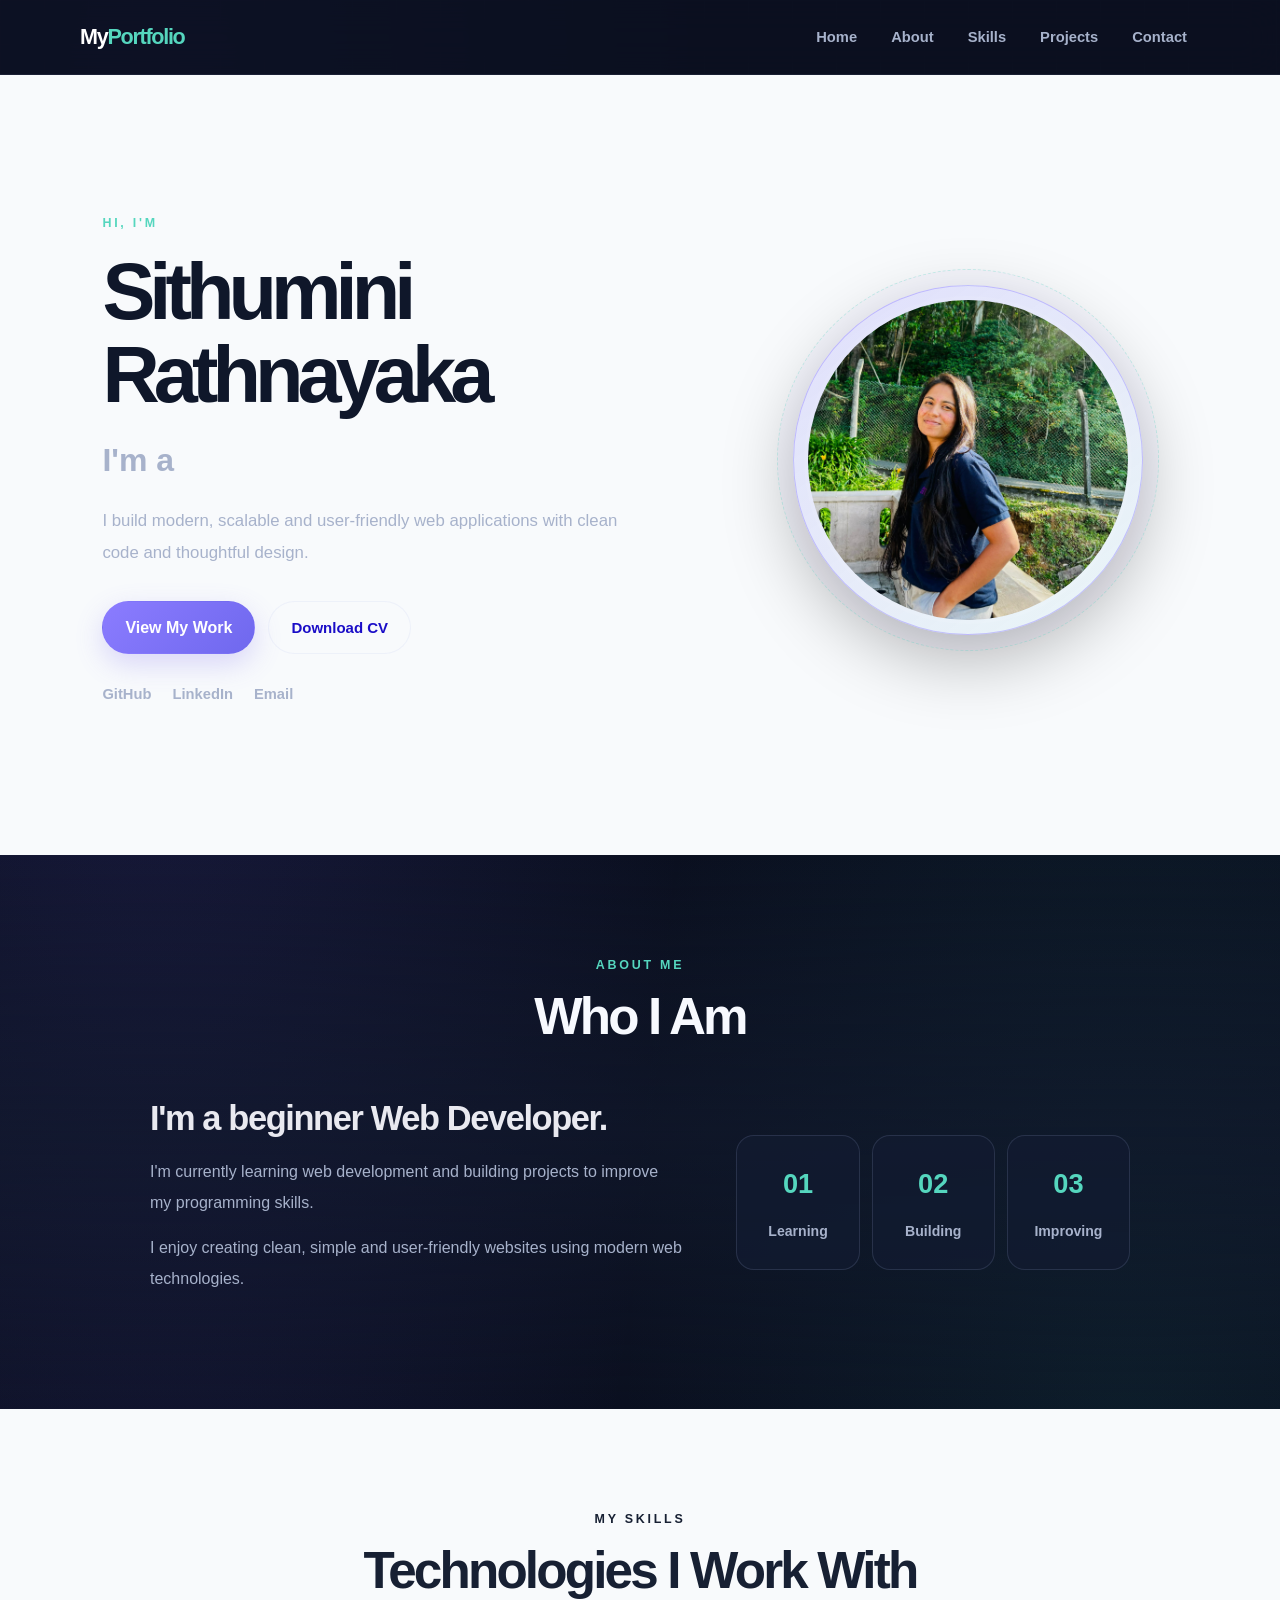
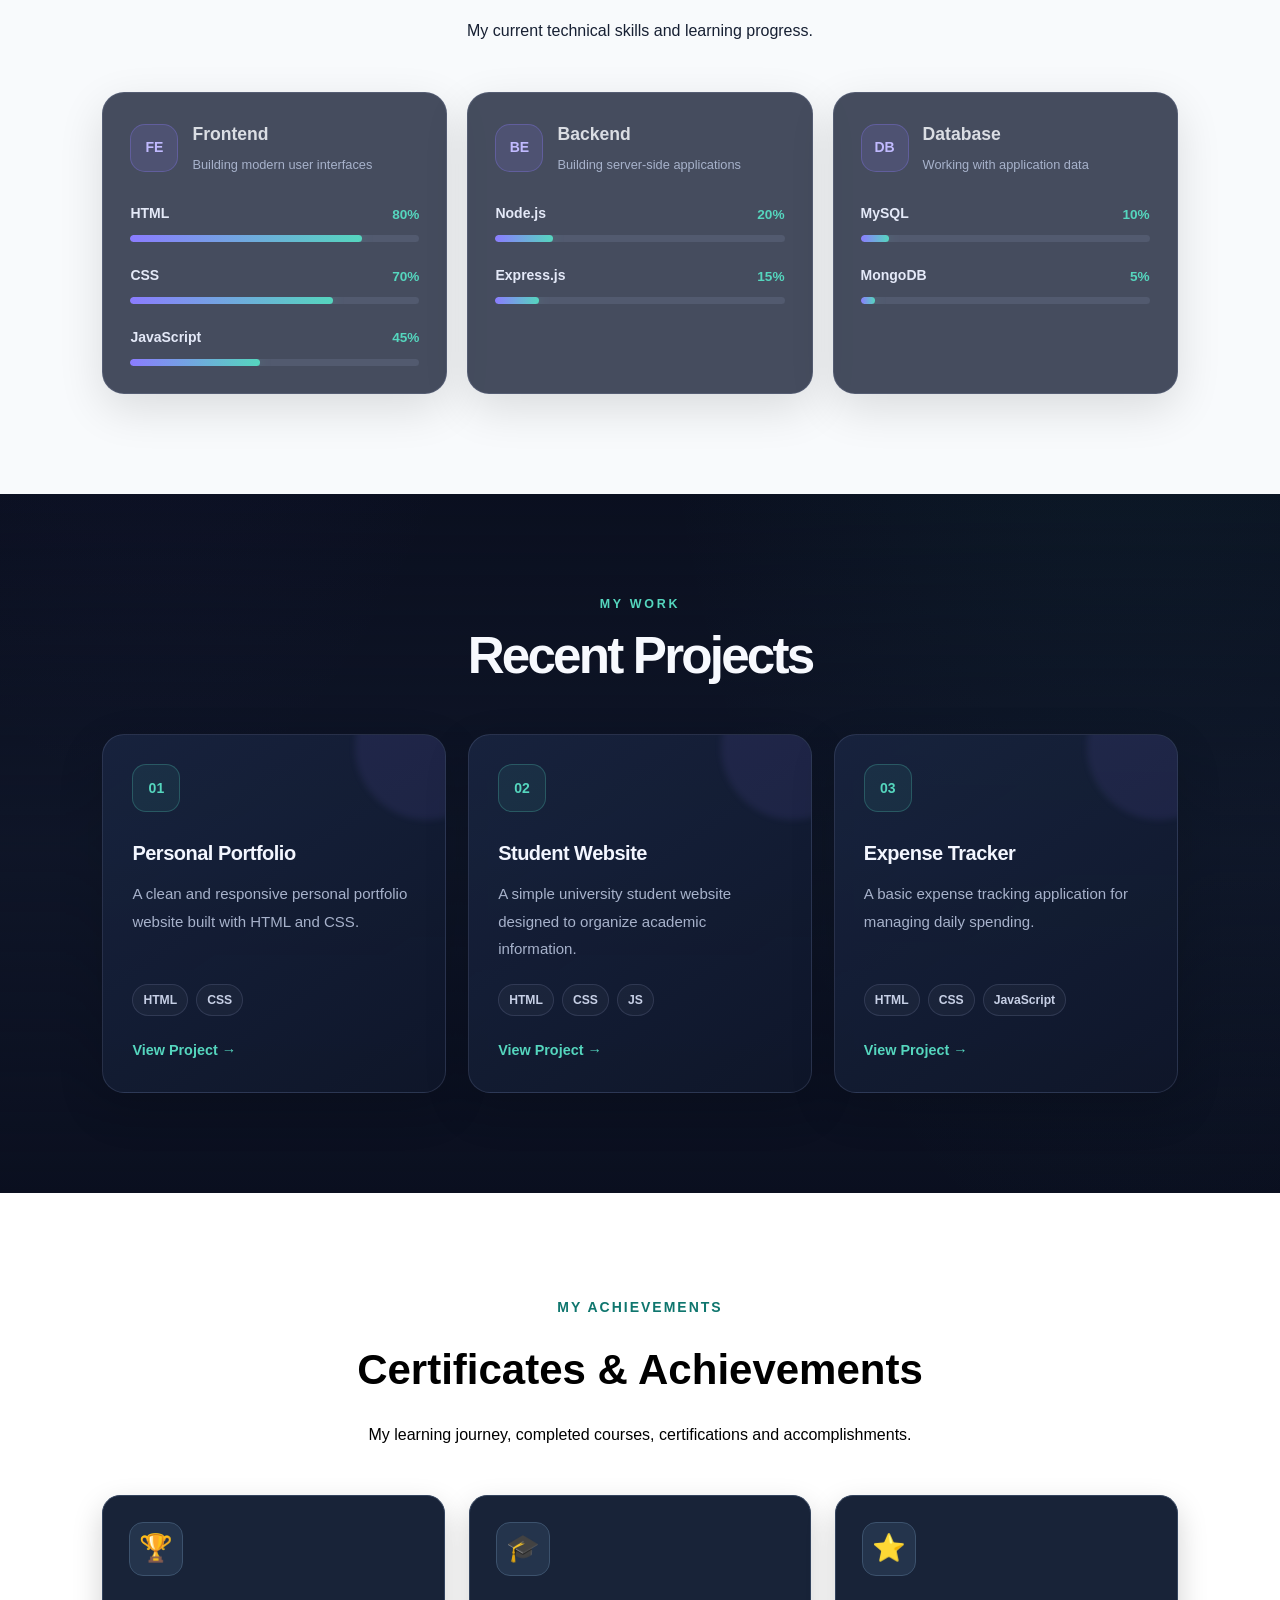
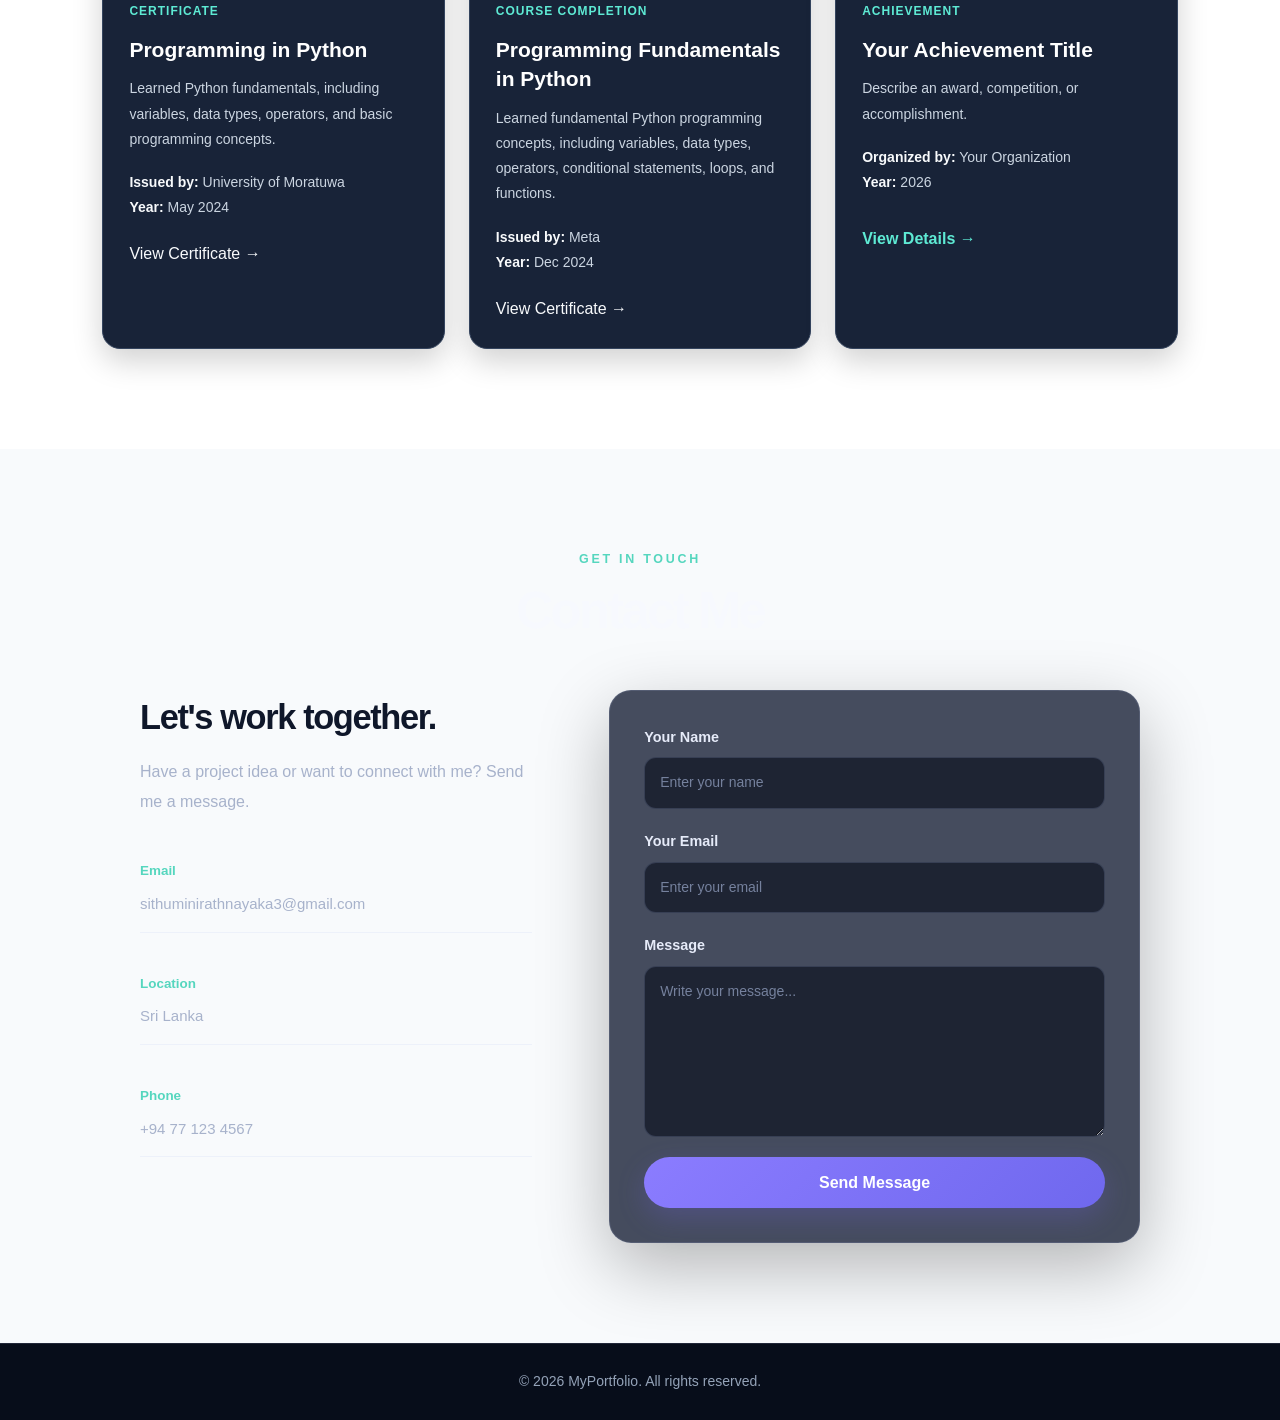
==== commit 653592fb: "add certicate 1" ====
--- a/index.html
+++ b/index.html
@@ -666,19 +666,19 @@
 
             <div class="certificate-content">
                 <span class="certificate-type">CERTIFICATE</span>
-                <h3>Web Development</h3>
-                <p>Replace this with your course or achievement description.</p>
+                <h3>Programming in Python </h3>
+                <p>Learned Python fundamentals, including variables, data types, operators, and basic programming concepts.</p>
 
                 <p class="certificate-issuer">
-                    <strong>Issued by:</strong> Your Institution
+                    <strong>Issued by:</strong> University of Moratuwa
                 </p>
 
                 <p class="certificate-date">
-                    <strong>Year:</strong> 2026
+                    <strong>Year:</strong>  May 2024
                 </p>
 
-                <a href="certificates/web-development.pdf"
-                   class="certificate-link"
+                <a href="Python_for_Beginners_E-Certificate.pdf"
+                   class="jCBUrfIYFA"
                    target="_blank"
                    rel="noopener">
                     View Certificate →
@@ -692,19 +692,19 @@
 
             <div class="certificate-content">
                 <span class="certificate-type">COURSE COMPLETION</span>
-                <h3>Programming Fundamentals</h3>
-                <p>Replace this with details about your completed course.</p>
+                <h3>Programming Fundamentals in Python</h3>
+                <p>Learned fundamental Python programming concepts, including variables, data types, operators, conditional statements, loops, and functions.</p>
 
                 <p class="certificate-issuer">
-                    <strong>Issued by:</strong> Your Institution
+                    <strong>Issued by:</strong> Meta
                 </p>
 
                 <p class="certificate-date">
-                    <strong>Year:</strong> 2026
+                    <strong>Year:</strong> Dec 2024
                 </p>
 
-                <a href="certificates/programming.pdf"
-                   class="certificate-link"
+                <a href="Coursera R5TK0EPHLXXF.pdf"
+                   class="R5TK0EPHLXXF"
                    target="_blank"
                    rel="noopener">
                     View Certificate →
--- a/style.css
+++ b/style.css
@@ -2598,14 +2598,14 @@
         transition-duration: .01ms !important;
     }
 }
-```css
+
 /* =========================
    ACHIEVEMENTS & CERTIFICATES
 ========================= */
 
 .certificates-section {
     padding: 100px 8%;
-    background: #101722;
+    background: #f1f2f3;
     color: #f8fafc;
 }
 
@@ -2742,4 +2742,28 @@
         padding: 22px;
     }
 }
-```+
+/* =========================
+   CERTIFICATES SECTION
+========================= */
+
+.certificates-section {
+    background: #ffffff !important;
+}
+
+/* Certificates & Achievements heading */
+.certificates-section .section-heading h2 {
+    color: #000000 !important;
+    opacity: 1 !important;
+}
+
+/* Description paragraph */
+.certificates-section .section-heading p {
+    color: #000000 !important;
+    opacity: 1 !important;
+}
+
+/* Keep the small label visible */
+.certificates-section .section-label {
+    color: #0f766e !important;
+}
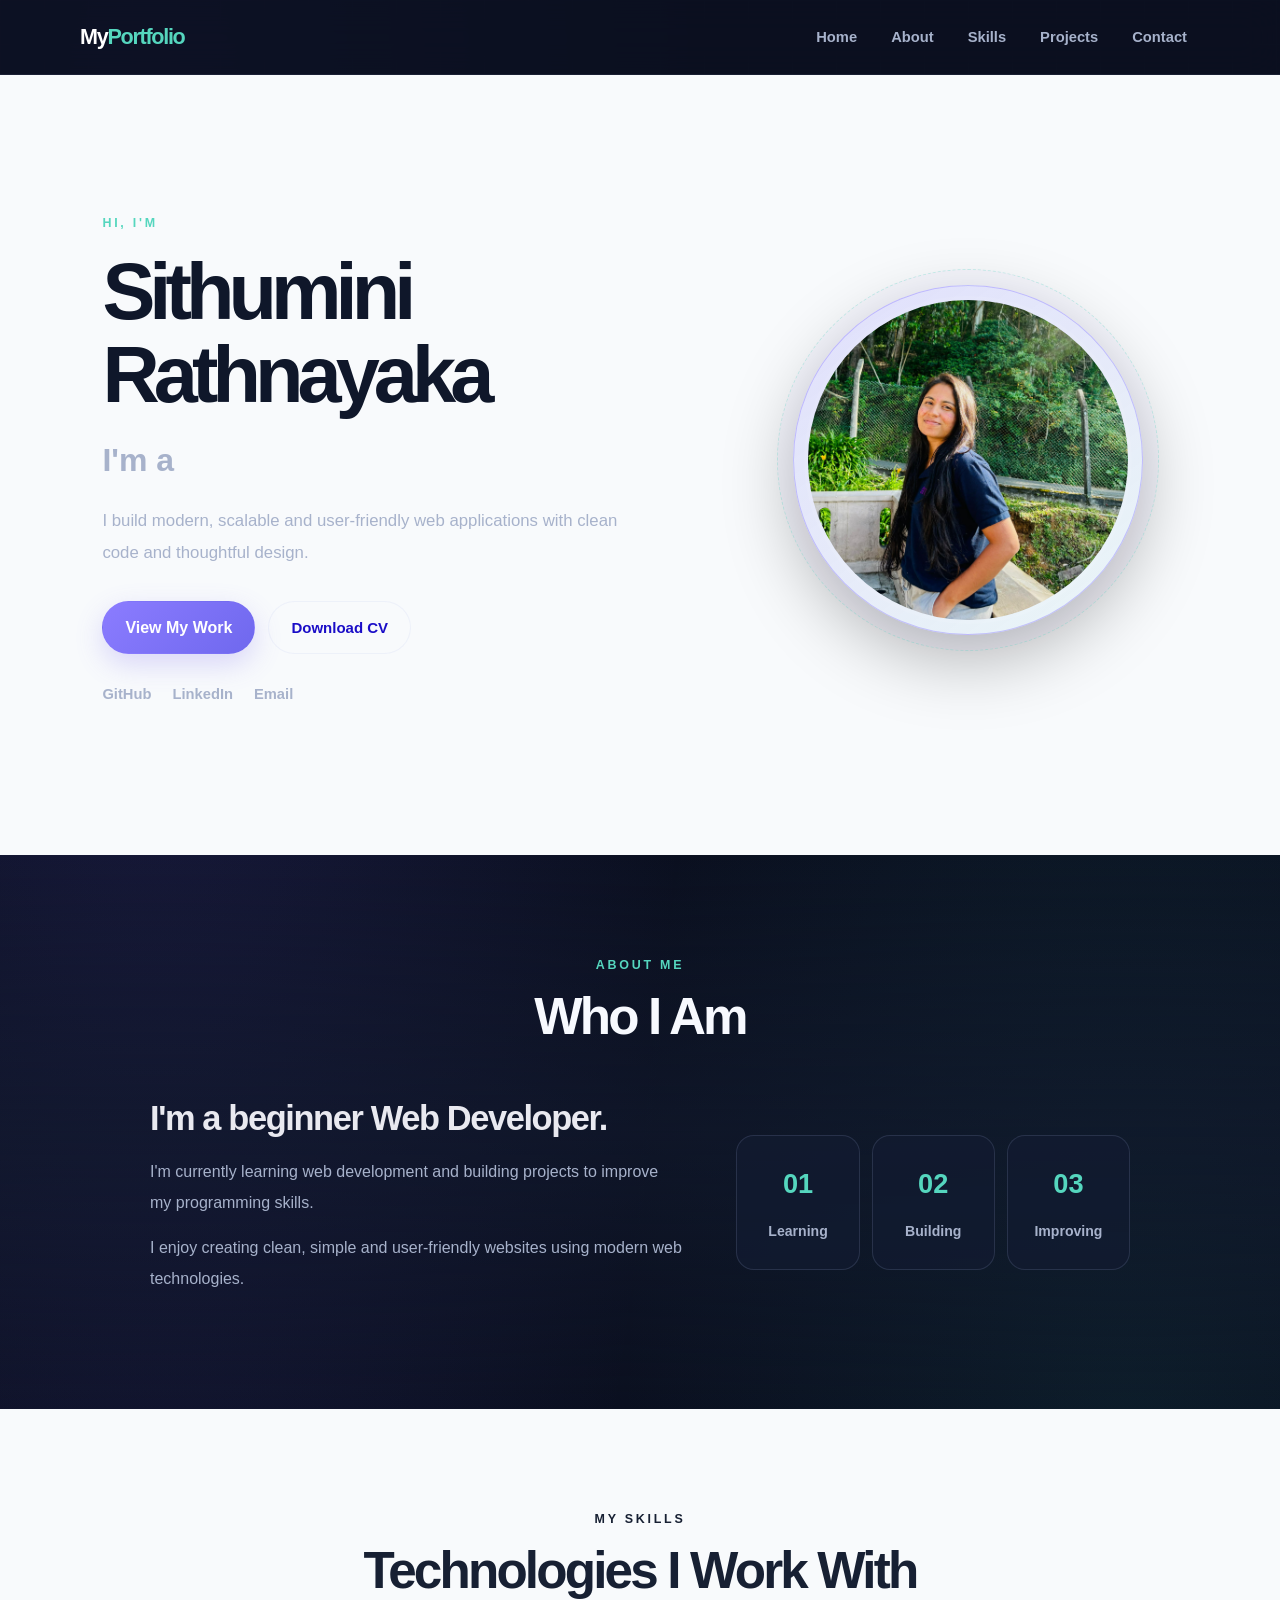
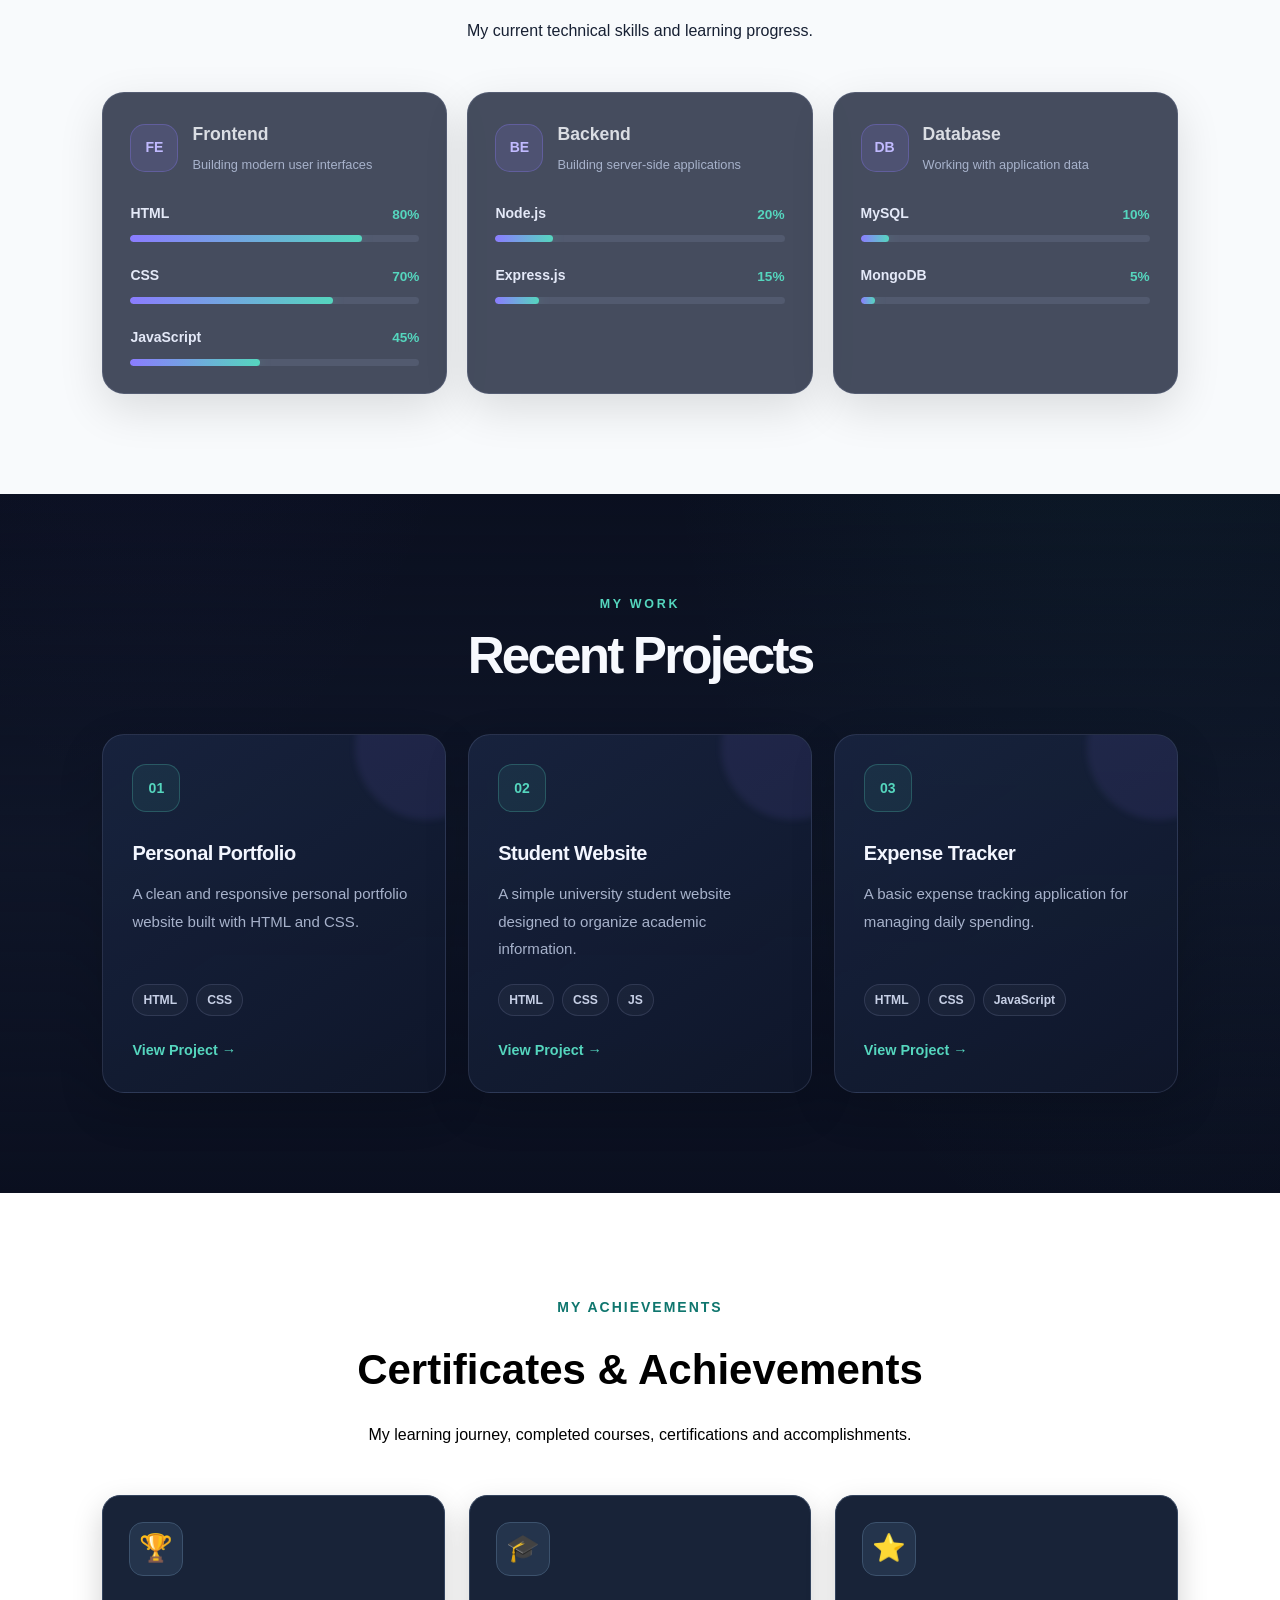
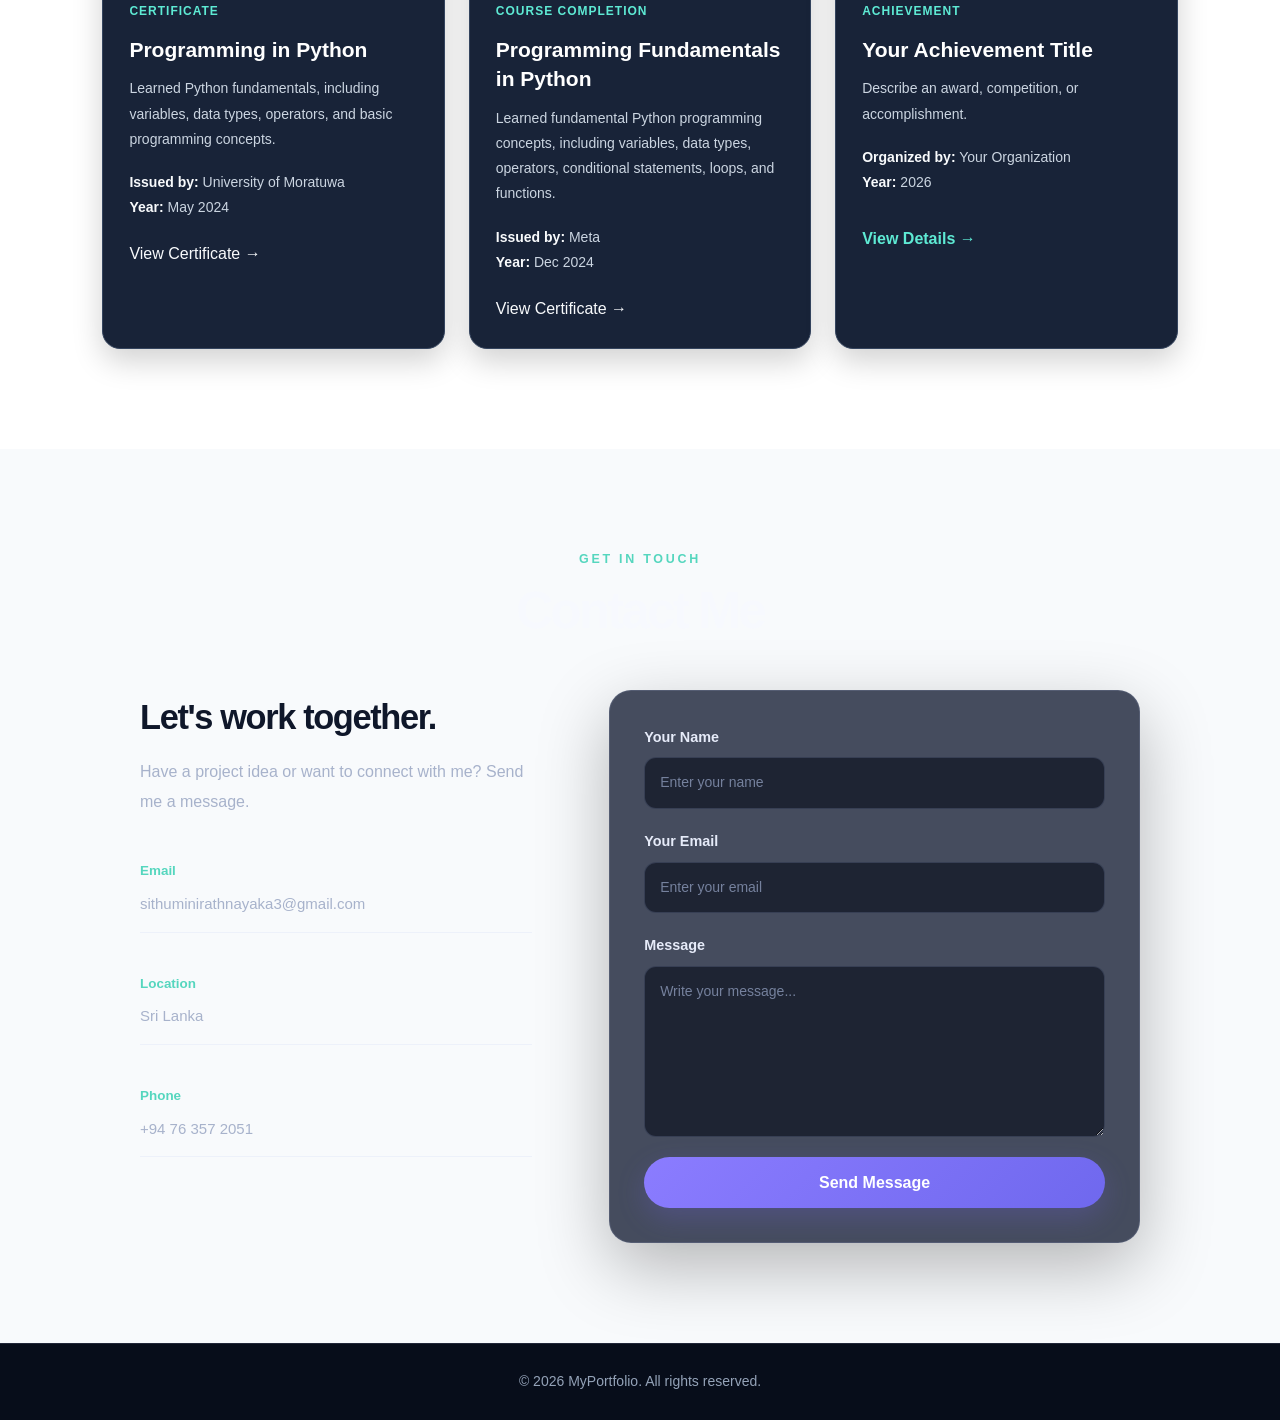
==== commit 438e1fa1: "add mobile number" ====
--- a/index.html
+++ b/index.html
@@ -797,7 +797,7 @@
                 <strong>Phone</strong>
 
                 <span>
-                    +94 77 123 4567
+                    +94 76 357 2051
                 </span>
 
             </div>
